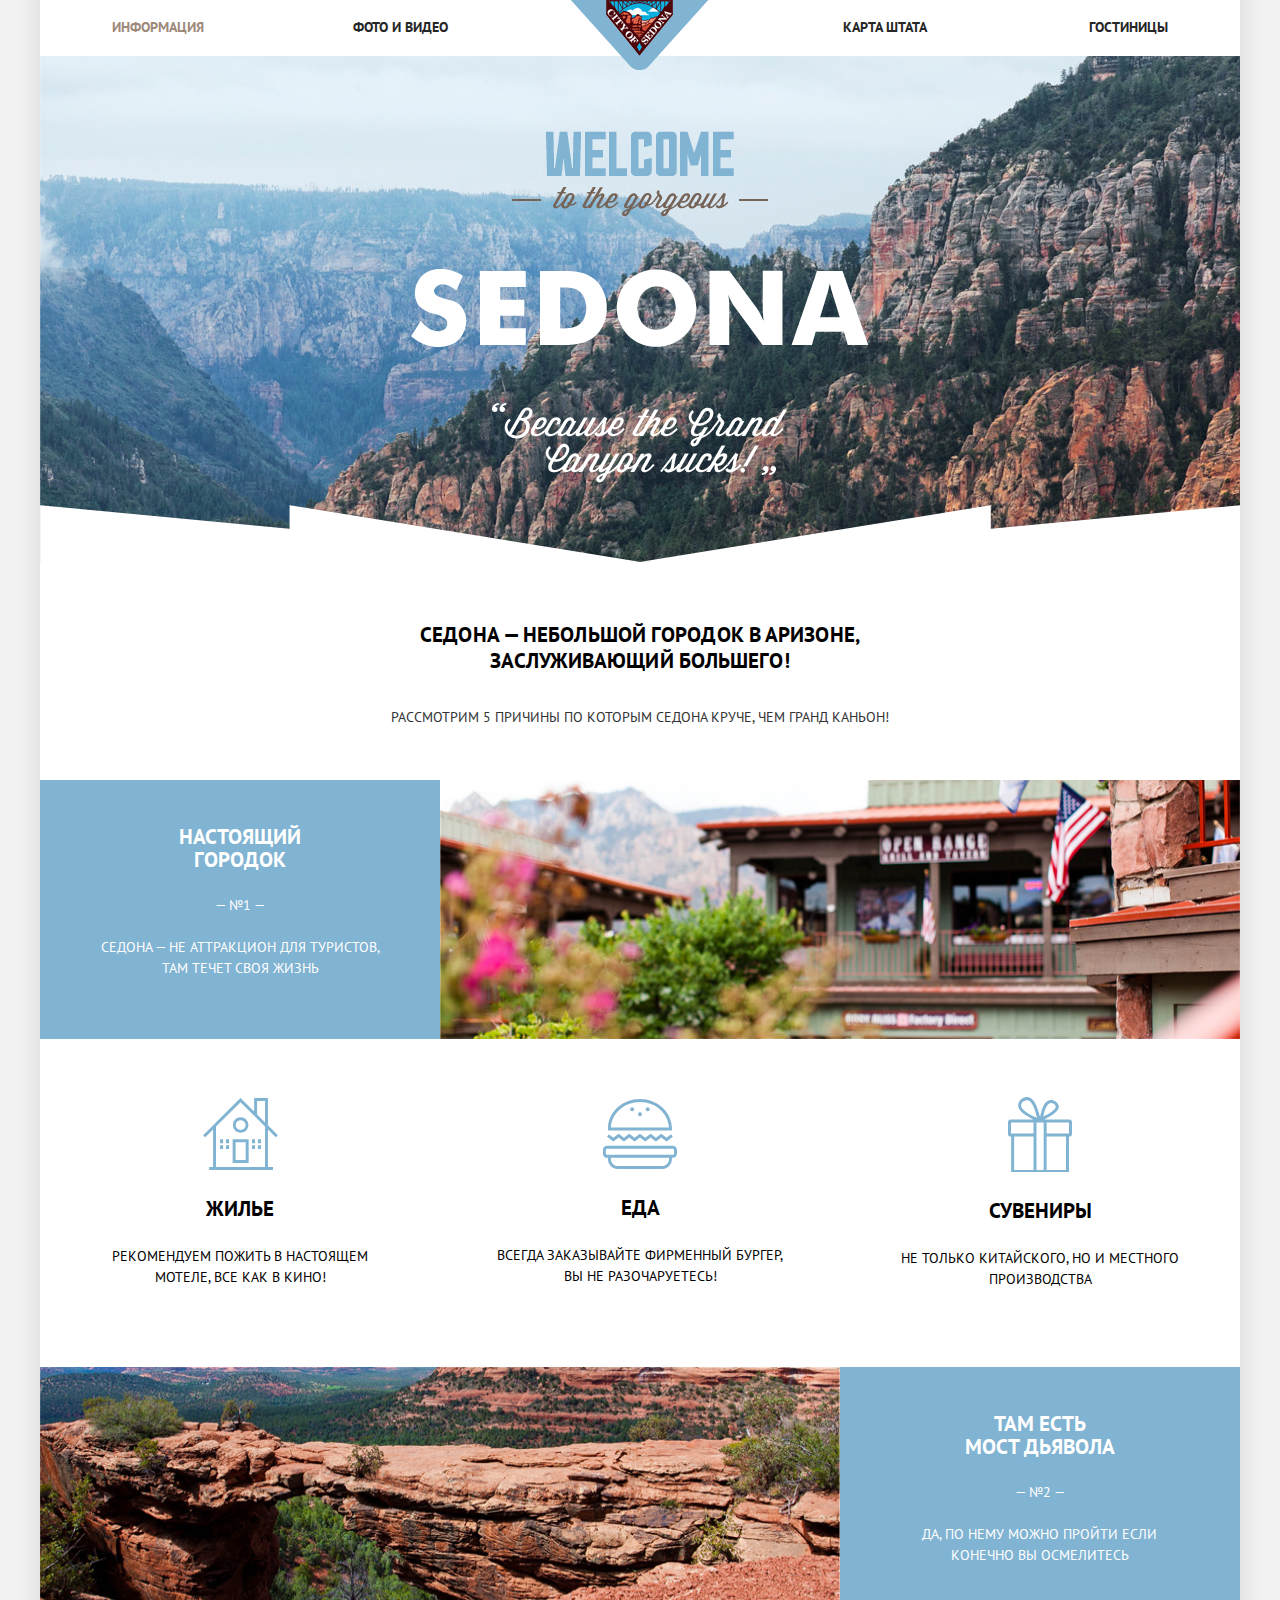
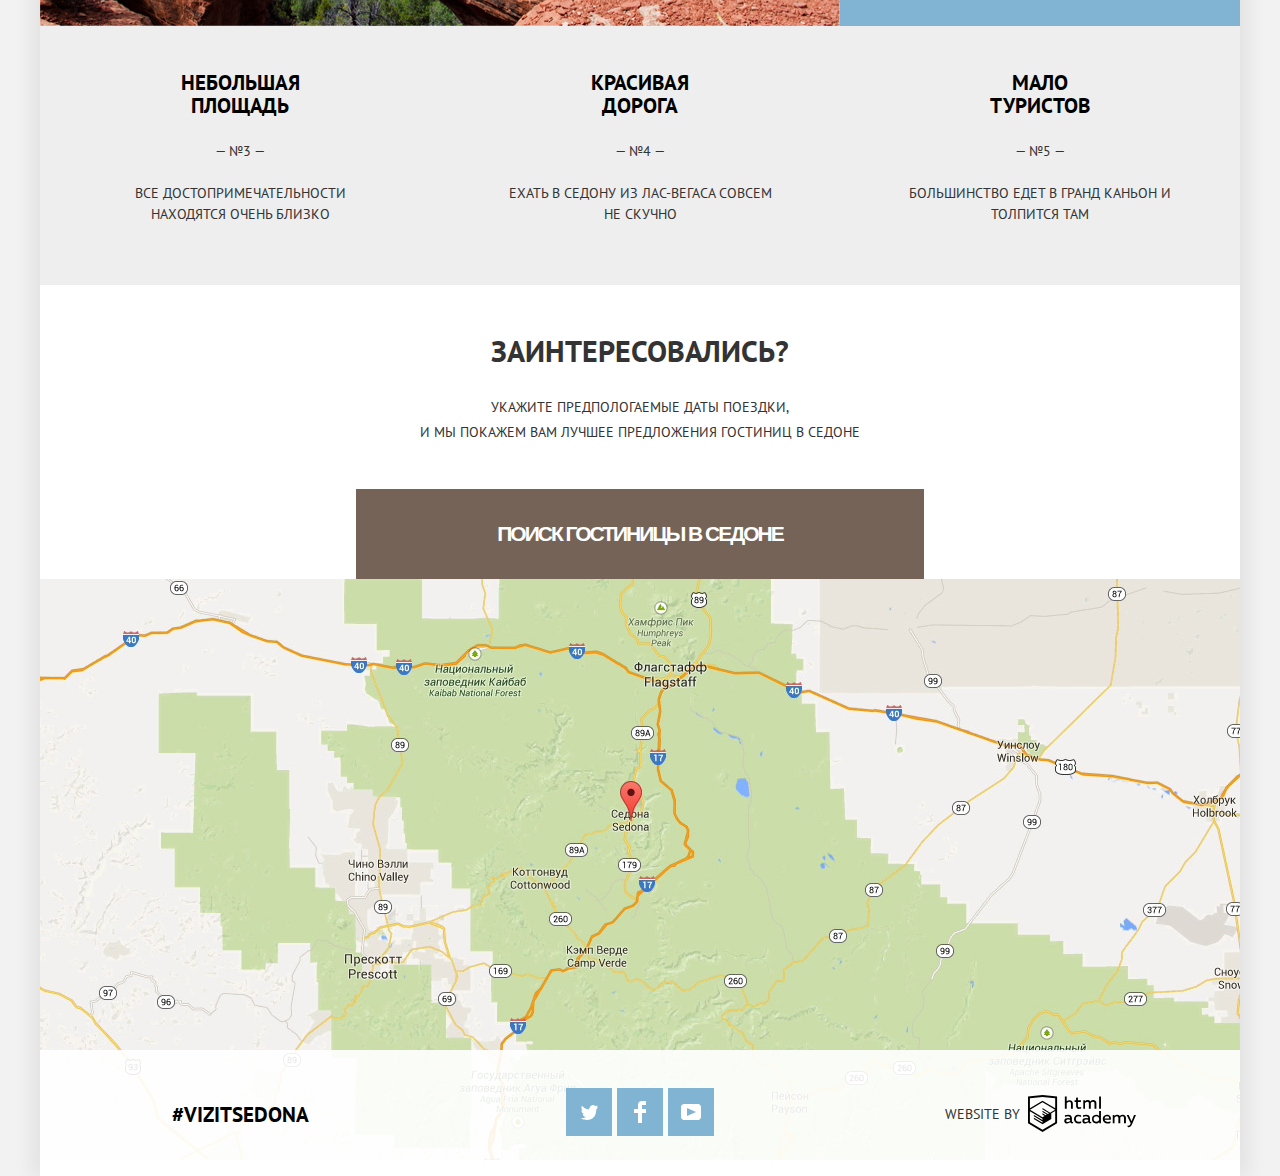
==== index.html @ 32c89083 "21" ====
<!DOCTYPE html>
<html class="no-js" lang="ru">

<head>
  <meta charset="utf-8">
  <meta name="viewport" content="width=device-width, initial-scale=1.0">
  <meta http-equiv="X-UA-Compatible" content="ie=edge">
  <title>sedona</title>
  <script>
    document.documentElement
      .classList.replace('no-js', 'js');
  </script>
  <link href="https://fonts.googleapis.com/css?family=PT+Sans:400,700&amp;subset=cyrillic" rel="stylesheet">
  <link href="css/normalize.css" rel="stylesheet">
  <link href="css/style.css" rel="stylesheet">
</head>

<body>


  <div class="container">
    <header class="header">
      <div class="logo">
        <a href="#" class="logo-link">
          <img src="img/content/logo.png" width="138" height="70" alt="logo" class="logo-img">
        </a>
      </div>
      <nav class="nav">
        <ul class="nav-list">
          <li class="nav-item">
            <a href="#" class="active">информация</a>
          </li>
          <li class="nav-item">
            <a class="nav-link" href="#">фото и видео</a>
          </li>
          <li class="nav-item">
            <a href="#" class="nav-link">карта штата</a>
          </li>
          <li class="nav-item">
            <a href="hotels.html" class="nav-link">гостиницы</a>
          </li>
        </ul>
      </nav>
    </header>

    <main class="main-content">
      <section class="mountains">
        <h2 class="visually-hidden">баннер</h2>
        <div class="mountains-wrap">
          <div class="mountains-wrap__img">
            <img src="img/content/welcome.png" width="458" height="352" alt="welcome" class="mountains-img">
          </div>
        </div>
        <div class="mountains-tagline">
          <b class="mountains-title title">седона &#8212; небольшой городок в аризоне, заслуживающий большего!</b>
          <p class="mountains-text">рассмотрим 5 причины по которым седона круче, чем гранд каньон!</p>
        </div>
      </section>

      <section class="town">
        <h2 class="visually-hidden">преимущества</h2>
        <ul class="town-list">
          <li class="town-item">
            <div class="town-wrap">
              <div class="town-real">
                <h3 class="town-title title">настоящий городок</h3>
                <p class="town-number">&mdash; №1 &mdash;</p>
                <p class="town-tagline">седона &mdash; не аттракцион для туристов, там течет своя жизнь</p>
              </div>
              <img src="img/content/town.jpg" width="800" height="256" alt="town">
            </div>
          </li>
          <li class="town-item">
            <div class="town-wrap">
              <img src="img/content/devil's.jpg" width="800" height="256" alt="devil's bridge">
              <div class="town-real">
                <h3 class="town-title title town-title__devil">там есть мост дьявола</h3>
                <p class="town-number">&mdash; №2 &mdash;</p>
                <p class="town-tagline"> да, по нему можно пройти если конечно вы осмелитесь </p>
              </div>
            </div>
          </li>
          <li class="town-real town-real__causes">
            <h3 class="town-title title">небольшая площадь</h3>
            <p class="town-number">&mdash; №3 &mdash;</p>
            <p class="town-tagline town-tagline__small">все достопримечательности находятся очень близко</p>
          </li>
          <li class="town-real town-real__causes">
            <h3 class="town-title title">красивая дорога</h3>
            <p class="town-number">&mdash; №4 &mdash;</p>
            <p class="town-tagline town-tagline__small">ехать в седону из лас-вегаса совсем не скучно</p>
          </li>
          <li class="town-real town-real__causes">
            <h3 class="town-title title">мало туристов</h3>
            <p class="town-number">&mdash; №5 &mdash;</p>
            <p class="town-tagline">большинство едет в гранд каньон и толпится там</p>
          </li>
          <li class="town-item">
            <ul class="town-wrap town-wrap__list">
              <li class="town-real town-real__service town-real__service--one">
                <h4 class="town-title__service title">жилье</h4>
                <p class="town-tagline">рекомендуем пожить в настоящем мотеле, все как в кино!</p>
              </li>
              <li class="town-real town-real__service town-real__service--two">
                <h4 class="town-title__service title">еда</h4>
                <p class="town-tagline">всегда заказывайте фирменный бургер, вы не разочаруетесь!</p>
              </li>
              <li class="town-real town-real__service town-real__service--three">
                <h4 class="town-title__service title">сувениры</h4>
                <p class="town-tagline">не только китайского, но и местного производства</p>
              </li>
            </ul>
          </li>
        </ul>
      </section>

      <section class="card">
        <h2 class="visually-hidden">карта</h2>
        <div class="card-wrap">
          <b class="card-title">заинтересовались?</b>
          <p class="card-text">укажите предпологаемые даты поездки,
            <br> и мы покажем вам лучшее предложения гостиниц в седоне</p>
          <button class="card-link">поиск гостиницы в седоне</button>
          <form action="/echo" method="post" class="form">
            <div class="form-wrap">
              <div class="form-block__grupp">
                <div class="form-row">
                  <div class="form-block">
                    <label for="arrival" class="form-block__date">дата заезда:</label>
                    <input type="text" id="arrival" class="form-input form-input__date" placeholder="24 апреля 2017">
                    <button class="form-input__link">
                      <svg class="footer-svg" width="21" height="22" fill="#a9a9a9">
                        <use xlink:href="#calendar"></use>
                      </svg>
                    </button>
                  </div>
                </div>
                <div class="form-row">
                  <div class="form-block">
                    <label for="departure" class="form-block__date">дата выезда:</label>
                    <input type="text" id="departure" class="form-input form-input__date" placeholder="4 июля 2017">
                    <button class="form-input__link">
                      <svg class="footer-svg" width="21" height="22" fill="#a9a9a9">
                        <use xlink:href="#calendar"></use>
                      </svg>
                    </button>
                  </div>
                </div>
                <div class="form-row">
                  <div class="form-block">
                    <label for="grown" class="form-block__text">взрослые:</label>
                    <button class="form-input__button--minus form-input__button">
                      <svg width="15" height="15">
                        <line x1="1" y1="7" x2="13" y2="7" stroke="#a9a9a9" stroke-width="3" />
                      </svg>
                    </button>
                    <button class="form-input__button">
                      <svg width="15" height="15">
                        <line x1="1" y1="7" x2="13" y2="7" stroke="#a9a9a9" stroke-width="3" />
                        <line x1="7" y1="1" x2="7" y2="13" stroke="#a9a9a9" stroke-width="3" />
                      </svg>
                    </button>
                    <input type="text" id="grown" class="form-input form-input__adults" value="2">
                  </div>
                  <div class="form-block">
                    <label for="babies" class="form-block__text--right">дети:</label>
                    <button class="form-input__button--minus form-input__button">
                      <svg width="15" height="15">
                        <line x1="1" y1="7" x2="13" y2="7" stroke="#a9a9a9" stroke-width="3" />
                      </svg>
                    </button>
                    <button class="form-input__button">
                      <svg width="15" height="15">
                        <line x1="1" y1="7" x2="13" y2="7" stroke="#a9a9a9" stroke-width="3" />
                        <line x1="7" y1="1" x2="7" y2="13" stroke="#a9a9a9" stroke-width="3" />
                      </svg>
                    </button>
                    <input type="text" id="babies" class="form-input form-input__adults" value="0">
                  </div>
                </div>
              </div>
              <button type="submit" class="form-submit">найти</button>
            </div>
          </form>
        </div>
        <div class="card-map">
          <iframe src="https://www.google.com/maps/embed?pb=!1m14!1m12!1m3!1d419393.59895639285!2d-111.78971539480634!3d34.8606028408091!2m3!1f0!2f0!3f0!3m2!1i1024!2i768!4f13.1!5e0!3m2!1sru!2sru!4v1520171318180"
            allowfullscreen></iframe>
        </div>
      </section>

    </main>



    <footer class="footer footer-absolute"><!--в макете который нам предоставлен так же видны артифакты, т.к. у фона опасити 0.9-->
      <div class="footer-wrap">
        <div class="footer-vizit title">#vizitsedona</div>
        <div class="footer-social">
          <ul class="footer-list">
            <li class="footer-item">
              <a href="#twitter" class="footer-link">
                <span class="visually-hidden">twitter</span>
                <svg class="footer-svg" width="17" height="15" fill="#ffffff">
                  <use xlink:href="#twitter"></use>
                </svg>
              </a>
            </li>
            <li class="footer-item">
              <a href="#facebook" class="footer-link">
                <span class="visually-hidden">facebook</span>
                <svg class="footer-svg" width="12" height="22" fill="#ffffff">
                  <use xlink:href="#fb-icon"></use>
                </svg>
              </a>
            </li>
            <li class="footer-item">
              <a href="#youtube" class="footer-link">
                <span class="visually-hidden">youtube</span>
                <svg class="footer-svg" width="20" height="16" fill="#ffffff">
                  <use xlink:href="#youtube"></use>
                </svg>
              </a>
            </li>
          </ul>
        </div>
        <div class="footer-copyright">
          <div class="footer-by">website by</div>
          <a href="https://htmlacademy.ru/intensive/htmlcss" class="footer-html__link">
            <span class="visually-hidden">htmlacademy</span>
            <svg class="footer-svg" width="108" height="37" fill="#000000">
              <use xlink:href="#logo-htmlacademy"></use>
            </svg>
          </a>
        </div>
      </div>
    </footer>
    <svg style="display:none">
      <symbol viewBox="0 0 21 22" id="calendar">
        <path d="M19.251 2.025h-2.845V.648c0-.381-.294-.689-.656-.689-.363 0-.656.308-.656.689v1.377h-3.938V.648c0-.381-.294-.689-.655-.689-.363 0-.657.308-.657.689v1.377H5.906V.648c0-.381-.294-.689-.656-.689-.363 0-.657.308-.657.689v1.377H1.75C.784 2.025 0 2.847 0 3.862v16.302C0 21.179.784 22 1.75 22h17.501c.966 0 1.749-.821 1.749-1.836V3.862c0-1.015-.783-1.837-1.749-1.837zm.437 18.139a.448.448 0 0 1-.437.459H1.75a.45.45 0 0 1-.438-.459V3.862a.45.45 0 0 1 .438-.459h2.844v1.378c0 .381.294.689.657.689.362 0 .656-.308.656-.689V3.403h3.938v1.378c0 .381.294.689.657.689.361 0 .655-.308.655-.689V3.403h3.938v1.378c0 .381.293.689.656.689.362 0 .656-.308.656-.689V3.403h2.845c.241 0 .437.206.437.459v16.302z"
        />
        <path d="M4.594 8.225h2.625v2.066H4.594zm0 3.443h2.625v2.067H4.594zm0 3.444h2.625v2.066H4.594zm4.594 0h2.625v2.066H9.188zm0-3.444h2.625v2.067H9.188zm0-3.443h2.625v2.066H9.188zm4.593 6.887h2.625v2.066h-2.625zm0-3.444h2.625v2.067h-2.625zm0-3.443h2.625v2.066h-2.625z"
        />
      </symbol>
      <symbol viewBox="0 0 23 23" id="checkbox-off">
        <path d="M20 2c.542 0 1 .458 1 1v17c0 .542-.458 1-1 1H3c-.542 0-1-.458-1-1V3c0-.542.458-1 1-1h17m0-2H3C1.35 0 0 1.35 0 3v17c0 1.65 1.35 3 3 3h17c1.65 0 3-1.35 3-3V3c0-1.65-1.35-3-3-3z"
        />
      </symbol>
      <symbol viewBox="0 0 27 23" id="checkbox-on">
        <path d="M7.285 7.486l-2.829 2.829 7.783 7.783L26.171 4.166l-2.828-2.829-11.104 11.102z" />
        <path d="M21 20c0 .542-.458 1-1 1H3c-.542 0-1-.458-1-1V3c0-.542.458-1 1-1h16.908L21.493.415A2.96 2.96 0 0 0 20 0H3C1.35 0 0 1.35 0 3v17c0 1.65 1.35 3 3 3h17c1.65 0 3-1.35 3-3v-9.829l-2 2V20z"
        />
      </symbol>
      <symbol viewBox="0 0 12 22" id="fb-icon">
        <path d="M12 4V0H8a4 4 0 0 0-4 4v4H0v4h4v10h4V12h4V8H8V4h4z" />
      </symbol>
      <symbol viewBox="0 0 20 23" id="filter-button">
        <path opacity=".3" d="M10 20C4.477 20 0 15.522 0 10v2c0 5.522 4.477 10 10 10 5.522 0 10-4.478 10-10v-2c0 5.522-4.478 10-10 10z"
        />
        <circle cx="10" cy="10" r="10" />
        <circle cx="10" cy="10" r="2" />
      </symbol>
      <symbol viewBox="0 0 75 72" id="icon-1">
        <g>
          <path d="M29.656 65.033h16V41.21h-16v23.823zm2.937-20.899h10.125V62.11H32.593V44.134z" />
          <path d="M72.771 39.253l2.076-2.068-9.908-9.865V0H51.127v13.567L37.5 0 .152 37.185l2.077 2.068 7.832-7.795v37.618H6.124V72h63.875v-2.924H64.94V31.458l7.831 7.795zM62.002 69.076H12.999V28.534L37.5 4.149l24.502 24.385v40.542zm0-44.682l-7.938-7.902V2.924h7.938v21.47z"
          />
          <path d="M29.906 27.08c0 4.261 3.47 7.713 7.75 7.713 4.279 0 7.75-3.452 7.75-7.713 0-4.259-3.471-7.713-7.75-7.713-4.281 0-7.75 3.454-7.75 7.713zm7.75-4.945c2.744 0 4.969 2.214 4.969 4.945 0 2.732-2.225 4.948-4.969 4.948-2.746 0-4.97-2.216-4.97-4.948 0-2.731 2.225-4.945 4.97-4.945zM17.061 41.21h3v3.919h-3zm5.938 0h3v3.919h-3zm-5.938 5.972h3v3.919h-3zm5.938 0h3v3.919h-3zm25.999-5.972h3v3.919h-3zm5.938 0h3v3.919h-3zm-5.938 5.972h3v3.919h-3zm5.938 0h3v3.919h-3z"
          />
        </g>
      </symbol>
      <symbol viewBox="0 0 64 76" id="icon-2">
        <path fill-rule="evenodd" clip-rule="evenodd" d="M61.097 22.501H36.312C50.125 15.602 51.229 11.25 50.72 8.816c-1.162-3.963-5.692-7.023-10.002-5.407-5.569 2.089-7.137 10.388-8.644 16.387-1.924-6.07-3.784-13.814-8.136-17.737C22.677.921 20.843-.205 18.175.031c-4.026.356-9.802 5.382-7.458 10.981 2.251 5.378 9.687 8.777 14.578 11.489H2.879A2.882 2.882 0 0 0 0 25.37v11.322a2.882 2.882 0 0 0 2.879 2.869h.274V76h57.841V39.561h.103a2.882 2.882 0 0 0 2.88-2.869V25.37a2.882 2.882 0 0 0-2.88-2.869zM42.413 5.944c2.103-.31 4.982 1.299 5.255 3.209.393 2.756-3.4 5.255-5.086 6.421-2.523 1.744-4.928 2.643-7.287 4.055.884-3.69 2.549-13.011 7.118-13.685zm-22.882 9.968c-2.225-1.485-6.544-4.431-6.44-7.771.112-3.595 5.743-6.57 8.814-3.886 3.856 3.371 5.713 11.105 7.119 16.557-3.249-1.539-6.328-2.788-9.493-4.9zm5.972 57.114H6.136V39.561h19.368v33.465zm0-36.502H3.046V25.538h22.457v10.986zm10.157 0v36.503h-7.174V25.538h7.174v10.986zm22.351 36.502H38.644V39.561h19.367v33.465zm2.92-36.502H38.644V25.538h22.287v10.986z"
        />
      </symbol>
      <symbol viewBox="0 0 74 70" id="icon-3">
        <g>
          <path d="M69.854 46.71H4.051c-2.274 0-4.135 1.94-4.135 4.313v3.504c0 2.372 1.861 4.313 4.135 4.313h.93v1.053c0 5.536 4.341 10.065 9.648 10.065h44.646c5.306 0 9.648-4.529 9.648-10.065V58.84h.93c2.274 0 4.135-1.941 4.135-4.313v-3.504c0-2.373-1.86-4.313-4.134-4.313zm-3.848 13.184c0 3.871-3.019 7.021-6.73 7.021H14.629c-3.711 0-6.731-3.15-6.731-7.021v-1.053h58.107v1.053zm5.065-5.367c0 .688-.558 1.271-1.218 1.271H4.051c-.66 0-1.217-.582-1.217-1.271v-3.504c0-.688.558-1.271 1.217-1.271h65.802c.66 0 1.218.582 1.218 1.271v3.504zM15.634 38.406l5.323 4.059 5.326-4.059 5.328 4.059 5.328-4.059 5.328 4.059 5.329-4.059 5.327 4.059 5.33-4.06 5.336 4.059 6.194-4.712-1.72-2.459-4.474 3.403-5.336-4.057-5.33 4.056-5.327-4.057-5.329 4.057-5.328-4.057-5.328 4.057-5.328-4.057-5.325 4.057-5.323-4.057-5.327 4.057-4.467-3.401-1.721 2.457 6.188 4.714zm-7.656-6.862h60.877c.041-.619.069-1.241.069-1.87 0-.394-.016-.783-.032-1.173C68.227 12.657 54.186 0 36.952 0 19.719 0 5.677 12.657 5.013 28.501c-.017.39-.032.78-.032 1.173 0 .629.028 1.251.07 1.87h2.927zM36.952 3.043c15.591 0 28.35 11.316 29.021 25.458H7.931c.673-14.142 13.43-25.458 29.021-25.458z"
          />
          <ellipse cx="36.952" cy="15.26" rx="1.945" ry="2.03" />
          <ellipse cx="29.172" cy="10.23" rx="1.946" ry="2.03" />
          <ellipse cx="44.732" cy="10.23" rx="1.946" ry="2.03" />
        </g>
      </symbol>
      <symbol viewBox="0 0 11 10" id="icon-down-dir">
        <path d="M5.5 10L0 0h11" />
      </symbol>
      <symbol viewBox="0 0 11 10" id="icon-up-dir">
        <path d="M5.5 0L0 10h11z" />
      </symbol>
      <symbol viewBox="0 0 108.08 36.85" id="logo-htmlacademy">
        <path d="M44.61 26.86a2 2 0 0 0 .55-.1v1.33a3.25 3.25 0 0 1-1.18.21 1.67 1.67 0 0 1-1.67-1 4.84 4.84 0 0 1-3.14 1.08c-1.51 0-2.91-.83-2.91-2.55 0-2.13 2-2.79 3.71-2.79a11.08 11.08 0 0 1 2.17.25v-.3c0-1-.76-1.77-2.19-1.77a7.42 7.42 0 0 0-3 .64v-1.7a10.21 10.21 0 0 1 3.19-.55c2.36 0 3.81 1.12 3.81 3.65v3a.54.54 0 0 0 .49.59h.17zm-6.44-1.13a1.35 1.35 0 0 0 1.46 1.25h.11a3.39 3.39 0 0 0 2.41-1v-1.42a9.72 9.72 0 0 0-1.81-.21c-1 0-2.16.33-2.16 1.38zm12.36-6.11a5 5 0 0 1 2.57.64v1.72a4.08 4.08 0 0 0-2.3-.7 2.75 2.75 0 1 0 0 5.49 5 5 0 0 0 2.43-.64v1.71a6.27 6.27 0 0 1-2.76.57A4.21 4.21 0 0 1 46 24.49v-.41a4.32 4.32 0 0 1 4.18-4.46h.38zm12.17 7.24a2 2 0 0 0 .55-.1v1.33a3.25 3.25 0 0 1-1.18.21 1.67 1.67 0 0 1-1.67-1 4.84 4.84 0 0 1-3.14 1.08c-1.51 0-2.91-.83-2.91-2.55 0-2.13 2-2.79 3.71-2.79a11.08 11.08 0 0 1 2.17.25v-.3c0-1-.76-1.77-2.19-1.77a7.42 7.42 0 0 0-3 .64v-1.7a10.21 10.21 0 0 1 3.19-.55c2.36 0 3.81 1.12 3.81 3.65v3a.54.54 0 0 0 .49.59h.17zm-6.44-1.13a1.35 1.35 0 0 0 1.47 1.25h.11a3.39 3.39 0 0 0 2.41-1v-1.42a9.72 9.72 0 0 0-1.81-.21c-1.06 0-2.16.33-2.16 1.38zM73 15.98v12.2h-1.65v-1.32a3.88 3.88 0 0 1-3.19 1.54 4.4 4.4 0 0 1 0-8.78 3.81 3.81 0 0 1 3 1.3v-4.94H73zm-4.53 5.22a2.76 2.76 0 1 0 0 5.52 2.86 2.86 0 0 0 2.68-1.74v-2a2.91 2.91 0 0 0-2.66-1.73zM79 19.62c3.31 0 4.46 2.68 3.92 5.09H76.7c.21 1.5 1.67 2.11 3.19 2.11a6.11 6.11 0 0 0 2.64-.59v1.6a7.14 7.14 0 0 1-3 .57c-2.53 0-4.75-1.42-4.75-4.42a4.18 4.18 0 0 1 4-4.39H79zm.09 1.54a2.28 2.28 0 0 0-2.44 2.1v.06h4.65a2 2 0 0 0-2.17-2.16zm5.73 7v-8.31h1.65v1a3.81 3.81 0 0 1 2.78-1.27 2.86 2.86 0 0 1 2.64 1.4 4.12 4.12 0 0 1 2.91-1.33 3.06 3.06 0 0 1 3.2 3.33v5.2h-1.9v-5.15a1.59 1.59 0 0 0-1.42-1.75h-.26a2.8 2.8 0 0 0-2.07 1.12v5.78h-1.9v-5.15A1.59 1.59 0 0 0 89 21.29h-.2a3 3 0 0 0-2.21 1.29v5.63h-1.73zm21.31-8.33h1.9l-3.91 9.46c-.9 2.17-2.09 2.86-3.35 2.86a4.76 4.76 0 0 1-1.1-.14v-1.57a2.86 2.86 0 0 0 .85.12c.9 0 1.58-.64 2.07-1.9l.17-.42-4-8.4h2l2.86 6.29zM38.73 1.44V6.2a3.81 3.81 0 0 1 2.7-1.14 3.25 3.25 0 0 1 3.44 3.4v5.15H43V8.7a1.81 1.81 0 0 0-1.61-2h-.3a2.93 2.93 0 0 0-2.32 1.39v5.52h-1.9V1.44h1.9zm11.21.85v3h3v1.6h-3v3.81c0 1.1.5 1.46 1.58 1.46a4.49 4.49 0 0 0 1.69-.33v1.6a6.8 6.8 0 0 1-2.21.35 2.55 2.55 0 0 1-2.86-2.74V6.87h-1.56V5.24h1.5V2.72zm5.4 11.31V5.26H57v1a3.81 3.81 0 0 1 2.77-1.28 2.86 2.86 0 0 1 2.6 1.33 4.12 4.12 0 0 1 2.91-1.33 3.06 3.06 0 0 1 3.16 3.4v5.21h-1.9V8.44a1.59 1.59 0 0 0-1.42-1.75h-.23a2.8 2.8 0 0 0-2.07 1.12v5.78h-1.9V8.44a1.59 1.59 0 0 0-1.42-1.75h-.23a3 3 0 0 0-2.21 1.29v5.63h-1.72zM71.17 1.43H73v12.15h-1.83V1.43zM14.71-.02h-.16L0 1.52v26.67l14.55 8.66 14.55-8.66V1.52zm12.5 27.1l-12.66 7.54L1.9 27.1V16.16l12.59 7.5v1.32l-8.63-5.1v1.31l8.68 5.21v1.39l-8.67-5.16v1.35l8.68 5.21 8.75-5.24v-5.66l3.9-2.31V27.1zm0-12.53l-3.48 2-1.6 1-7.62-4.57v1.31L21 18.21l-.14.09-1 .54-5.37-3.2v1.34l4.24 2.52-1 .67-3.2-1.9v1.31l2.1 1.24-2.13 1.26L2 14.63l12.51-7.54zm0-1.32L14.49 5.74 1.91 13.23v-10L14.56 1.9l12.65 1.33v10z"
        />
      </symbol>
      <symbol viewBox="0 0 18 17" id="star">
        <path d="M9.002 0l2.126 6.494h6.877l-5.564 4.012L14.566 17l-5.564-4.013L3.438 17l2.126-6.494L0 6.494h6.878z" />
      </symbol>
      <symbol viewBox="0 0 17 15" id="twitter">
        <path d="M10.95.144c1.685-.496 2.984.27 3.577 1.179.673-.231 1.331-.481 2.011-.708a2.345 2.345 0 0 1-.857 1.768c.685.17 1.304-.491 1.304-.491-.169 1-1.006 1.788-1.563 2.024-.231 6.75-3.175 11.217-10.077 11.082h-.446c-.41 0-4.164-.46-4.898-1.887 2.271.196 3.893-.422 4.693-1.177-.96-.3-2.679-.477-2.979-2.95.349.106.564.228 1.19.119C1.705 8.247.374 7.53.448 5.33c.285.328 1.067.536 1.34.472C1.085 5.561-.182 2.442.894.85c1.818 1.854 3.735 3.606 7.152 3.773C8.254 2.33 9.183.793 10.95.144z"
        />
      </symbol>
      <symbol viewBox="0 0 20 16" id="youtube">
        <path d="M17 0H3C1.35 0 0 1.35 0 3v10c0 1.65 1.35 3 3 3h14c1.65 0 3-1.35 3-3V3c0-1.65-1.35-3-3-3zM6.027 11.998V4.002L15.014 8l-8.987 3.998z"
        />
      </symbol>
    </svg>
  </div>
   <script src="js/main.js"></script>
</body>

</html>
---- css/style.css ----
@charset "UTF-8";
body {
  position: relative;
  margin: 0;
  padding: 0;
  font-size: 14px;
  line-height: 21px;
  color: #333333;
  text-transform: uppercase;
  background-color: #f2f2f2;
  font-family: "PT Sans", "Arial", sans-serif; }

html {
  -webkit-box-sizing: border-box;
  box-sizing: border-box; }

*, *::before, *::after {
  -webkit-box-sizing: inherit;
  box-sizing: inherit; }

input[type=text]::-ms-clear {
  display: none;
  width: 0;
  height: 0; }

.visually-hidden {
  position: absolute;
  width: 1px;
  height: 1px;
  margin: -1px;
  border: 0;
  padding: 0;
  white-space: nowrap;
  -webkit-clip-path: inset(100%);
  clip-path: inset(100%);
  clip: rect(0 0 0 0);
  overflow: hidden; }

img {
  max-width: 100%;
  height: auto;
  overflow: hidden; }

.container {
  width: 1200px;
  margin: 0 auto;
  background-color: #fff;
  box-shadow: 0 -10px 15px 10px #e4e4e4; }

.title {
  font-size: 21px;
  line-height: 26px;
  text-transform: uppercase;
  color: #000000; }

.header {
  position: relative;
  width: 100%;
  padding-top: 16px;
  padding-bottom: 18px;
  padding-right: 6%;
  padding-left: 6%;
  background-color: #fff; }

.logo {
  position: absolute;
  top: 0;
  left: 50%;
  -webkit-transform: translateX(-50%);
  -ms-transform: translateX(-50%);
  transform: translateX(-50%);
  margin: 0;
  z-index: 10; }

.nav-list,
.nav-item {
  margin: 0;
  padding: 0;
  list-style: none; }

.nav-list {
  display: -webkit-box;
  display: -ms-flexbox;
  display: flex;
  -webkit-box-pack: justify;
  -ms-flex-pack: justify;
  justify-content: space-between;
  width: 100%; }

.nav-item {
  width: 20%;
  text-align: right;
  vertical-align: middle; }

.nav-item:first-child,
.nav-item:nth-child(2) {
  text-align: left; }

.nav-item:nth-child(2) {
  margin-right: 11.5%; }

.nav-link {
  display: inline-block;
  vertical-align: middle;
  padding: 0;
  margin: 0;
  text-decoration: none;
  font-weight: bold;
  color: #262626;
  -webkit-transition-duration: .5s;
  -o-transition-duration: .5s;
  transition-duration: .5s; }
  .nav-link:hover {
    color: #81b3d2; }
  .nav-link:active {
    color: #b9d5e6; }

.active {
  display: inline-block;
  vertical-align: middle;
  padding: 0;
  margin: 0;
  text-decoration: none;
  font-weight: bold;
  color: #9e897b; }

.mountains {
  display: -webkit-box;
  display: -ms-flexbox;
  display: flex;
  -webkit-box-orient: vertical;
  -webkit-box-direction: normal;
  -ms-flex-direction: column;
  flex-direction: column;
  -webkit-box-pack: center;
  -ms-flex-pack: center;
  justify-content: center; }

.mountains-wrap {
  width: 100%;
  background-image: url("../img/bg/mask.png"), url("../img/bg/mountains.jpg");
  background-position: 50% 100%, 50% 21.3%;
  background-repeat: no-repeat;
  display: -webkit-box;
  display: -ms-flexbox;
  display: flex;
  -webkit-box-pack: center;
  -ms-flex-pack: center;
  justify-content: center;
  -webkit-box-align: center;
  -ms-flex-align: center;
  align-items: center;
  padding-top: 75px;
  padding-bottom: 73px; }


.mountains-tagline {
  width: 100%;
  background-color: #fff;
  display: -webkit-box;
  display: -ms-flexbox;
  display: flex;
  -webkit-box-orient: vertical;
  -webkit-box-direction: normal;
  -ms-flex-direction: column;
  flex-direction: column;
  -webkit-box-pack: center;
  -ms-flex-pack: center;
  justify-content: center;
  -webkit-box-align: center;
  -ms-flex-align: center;
  align-items: center;
  padding-top: 60px;
  padding-bottom: 52px;
  margin-top: -.5px; }

.mountains-title,
.mountains-text {
  margin: 0;
  padding: 0; }

.mountains-title {
  display: block;
  width: 38%;
  text-align: center;
  margin-bottom: 33px;
  letter-spacing: .1px; }

.town-list,
.town-item,
.town-wrap__list,
.town-real__service,
.town-real__causes {
  margin: 0;
  padding: 0;
  list-style: none; }

.town-list {
  display: -webkit-box;
  display: -ms-flexbox;
  display: flex;
  flex-wrap: wrap;}

.town-item {
  background-color: #81b3d2; }
  .town-item:first-child, .town-item:nth-child(2) {
    color: #fff; }
    .town-item:first-child .town-title, .town-item:nth-child(2) .town-title {
      color: #fff; }
  .town-item:first-child {
    order: -2;}
  .town-item:last-child {
    order: -1; }
 
  .town-real__causes {
    background-color: #eee; }

.town-wrap {
  display: -webkit-box;
  display: -ms-flexbox;
  display: flex; }
  .town-wrap__list {
    background-color: #fff;
    color: #000000; }
  .town-wrap img {
    width: 66.6666%; }

.town-real {
  display: -webkit-box;
  display: -ms-flexbox;
  display: flex;
  -webkit-box-orient: vertical;
  -webkit-box-direction: normal;
  -ms-flex-direction: column;
  flex-direction: column;
  -webkit-box-pack: center;
  -ms-flex-pack: center;
  justify-content: center;
  -webkit-box-align: center;
  -ms-flex-align: center;
  align-items: center;
  -ms-flex-preferred-size: 33.3333333%;
  flex-basis: 33.3333333%;
  padding-top: 45px; }

.town-real__service {
  padding-top: 58px;
  padding-bottom: 17px; }
  .town-real__service::before {
    content: "";
    display: table; }
  .town-real__service--one::before {
    width: 75px;
    height: 72px;
    background-image: url("../img/icons/icon-1.svg"); }
  .town-real__service--two::before {
    width: 74px;
    height: 70px;
    background-image: url("../img/icons/icon-3.svg"); }
  .town-real__service--three::before {
    width: 64px;
    height: 75px;
    background-image: url("../img/icons/icon-2.svg"); }

.town-title { /*у них есть класс title в котором прописан черный цвет стр.49*/
  margin: 0;
  padding: 0;
  display: block;
  width: 38%;
  line-height: 23px;
  text-align: center;
  margin-bottom: 10px; }
  .town-title__service {
    margin-top: 26px;
    margin-bottom: 10px; }
  .town-title__devil {
    width: 37.7%; }

.town-number {
  margin-bottom: 7px; }

.town-tagline {
  display: block;
  width: 75%;
  text-align: center;
  margin-bottom: 60px; }
  .town-tagline__small {
    width: 70%; }

.card {
  position: relative; }

.card-wrap {
  width: 100%;
  display: -webkit-box;
  display: -ms-flexbox;
  display: flex;
  -webkit-box-orient: vertical;
  -webkit-box-direction: normal;
  -ms-flex-direction: column;
  flex-direction: column;
  -webkit-box-pack: justify;
  -ms-flex-pack: justify;
  justify-content: space-between;
  -webkit-box-align: center;
  -ms-flex-align: center;
  align-items: center;
  padding-top: 55px; }

.card-title {
  font-size: 30px;
  font-weight: bold;
  margin-bottom: 20px; }

.card-text {
  text-align: center;
  line-height: 1.8;
  margin-bottom: 44px; }

.card-link {
  display: block;
  padding: 0;
  margin: 0;
  border: 0; 
  text-decoration: none;
  width: 47.4%;
  text-align: center;
  padding: 33px;
  font-size: 21px;
  font-weight: bold;
  text-transform: uppercase;
  letter-spacing: -2px;
  color: #fff;
  background-color: #766357;
  -webkit-transition-duration: .5s;
  -o-transition-duration: .5s;
  transition-duration: .5s; }
  .card-link:hover {
    background-color: #604e43; }
  .card-link:active {
    color: #8b827c;
    background-color: #503e33; }

.form {
  height: 0;
  overflow: hidden;
  position: absolute;
  top: 33.2%;
  left: 26.3%;
  width: 47.4%;
  background-color: #fff;}

  @keyframes height {
    from {
        transform: translateY(0px);
    }
    20% {
        transform: translateY(50px);
    }
    40% {
       transform: translateY(100px);
    }
    60% {
      transform: translateY(150px);
     }
     80% {
     transform: translateY(200px);
    }
    100% {
    transform: translateY(2500px);
    }
}

.form-show {
  height: 100%;
  max-height: 400px;
  padding: 57px;
  animation: lift 14s; }

 

.form-wrap {
  display: -webkit-box;
  display: -ms-flexbox;
  display: flex;
  -webkit-box-orient: vertical;
  -webkit-box-direction: normal;
  -ms-flex-direction: column;
  flex-direction: column;
  -webkit-box-align: center;
  -ms-flex-align: center;
  align-items: center; }

.form-block__grupp {
  margin-bottom: 24px; }

.form-row {
  min-width: 460px;
  display: -webkit-box;
  display: -ms-flexbox;
  display: flex;
  margin-bottom: 31px; }

.form-block {
  position: relative;
  display: -webkit-box;
  display: -ms-flexbox;
  display: flex;
  -webkit-box-align: center;
  -ms-flex-align: center;
  align-items: center;
  -webkit-box-flex: 1;
  -ms-flex: 1;
  flex: 1;
  font-size: 14px;
  font-weight: bold; }
  .form-block__date {
    width: 33.3%; }
  .form-block__text {
    margin-right: 40px; }
    .form-block__text--right {
      margin-left: 45px;
      margin-right: 30px; }

.form-input {
  min-width: 345px;
  font-size: 14px;
  font-weight: bold;
  text-transform: uppercase;
  letter-spacing: -.5px;
  padding: 10px 12px;
  width: 100%;
  background-color: #f2f2f2;
  border: 0;
  outline: 0; }
  .form-input__adults {
    min-width: 114px;
    text-align: center;
    padding: 10px 28px; }
  .form-input:hover {
    background-color: #ebebeb; }
  .form-input:focus {
    outline: 3px solid #e5e5e5;
    background-color: #fff; }

.form-input__link {
  position: absolute;
  left: 92.5%;
  top: 15%;
  border: 0;
  background-color: transparent; }
  .form-input__link:hover svg {
    fill: #000; }
  .form-input__link:active svg {
    fill: #81b3d2; }

.form-input__button {
  position: absolute;
  left: 87%;
  top: 28%;
  background: transparent;
  border: 0;
  outline: 0; }
  .form-input__button--minus {
    left: 52%; }
  .form-input__button:hover svg line {
    stroke: #000; }
  .form-input__button:active svg line {
    stroke: #81b3d2; }

.form-submit {
  width: 100%;
  padding: 17px  0;
  font-size: 21px;
  font-weight: bold;
  text-transform: uppercase;
  color: #fff;
  background-color: #81b3d2;
  border: 0;
  outline: 0;
  -webkit-transition-duration: .5s;
  -o-transition-duration: .5s;
  transition-duration: .5s; }
  .form-submit:hover {
    background-color: #669ec0; }
  .form-submit:active {
    color: #94b9d2;
    background-color: #5496bd; }

.card-map {
  background-image: url(../img/bg/map.jpg);
  background-position: center center;
  background-size: cover;
  background-repeat: no-repeat;
  width: 100%;
  min-height: 575px; }
  .card-map iframe {
    width: 100%;
    min-height: 575px;
    border: 0; }

.footer {
  width: 100%;
  padding-top: 38px;
  padding-bottom: 35px;
  background-color: rgba(255, 255, 255, 0.9); }
  .footer-absolute {
    position: relative;
    margin-top: -110px; }

.footer-wrap {
  display: -webkit-box;
  display: -ms-flexbox;
  display: flex;
  -webkit-box-pack: justify;
  -ms-flex-pack: justify;
  justify-content: space-between;
  -webkit-box-align: center;
  -ms-flex-align: center;
  align-items: center; }

.footer-vizit {
  -ms-flex-preferred-size: 33.3%;
  flex-basis: 33.3%;
  min-width: 400px;
  text-align: center;
  font-weight: bold; }

.footer-list,
.footer-item {
  margin: 0;
  padding: 0;
  list-style: none; }

.footer-list {
  -ms-flex-preferred-size: 33.3%;
  flex-basis: 33.3%;
  min-width: 400px;
  display: -webkit-box;
  display: -ms-flexbox;
  display: flex;
  -webkit-box-pack: center;
  -ms-flex-pack: center;
  justify-content: center;
  -ms-flex-wrap: wrap;
  flex-wrap: wrap;
  margin-left: -5px; }
  .footer-item {
    margin-left: 5px;
    margin-bottom: 5px;
    -webkit-transition-duration: .5s;
    -o-transition-duration: .5s;
    transition-duration: .5s; }
      .footer-link {
        display: -webkit-box;
        display: -ms-flexbox;
        display: flex;
        -webkit-box-pack: center;
        -ms-flex-pack: center;
        justify-content: center;
        -webkit-box-align: center;
        -ms-flex-align: center;
        align-items: center;
        background: #81b3d2;
        width: 46px;
        height: 48px;
        -webkit-transition-duration: .5s;
    -o-transition-duration: .5s;
    transition-duration: .5s; }
    .footer-link:hover {
      background-color: #669ec0; }
    .footer-link:active {
      background-color: #5496bd; }
      .footer-link:active svg {
        fill: #88b6d1; }

.footer-copyright {
  -ms-flex-preferred-size: 33.3%;
  flex-basis: 33.3%;
  min-width: 400px;
  display: -webkit-box;
  display: -ms-flexbox;
  display: flex;
  -webkit-box-align: center;
  -ms-flex-align: center;
  align-items: center;
  -webkit-box-pack: center;
  -ms-flex-pack: center;
  justify-content: center; }

.footer-html__link {
  margin-left: 8px;
  padding-top: 4px;
  -webkit-transition-duration: .5s;
  -o-transition-duration: .5s;
  transition-duration: .5s; }
  .footer-html__link svg:hover {
    fill: #81b3d2; }
  .footer-html__link svg:active {
    fill: #bdbbbc; 
    pointer-events: none;}

.shape {
  width: 100%;
  background-image: url("../img/bg/filter background.jpg");
  background-color: #5483ad;
  background-size: cover;
  background-repeat: no-repeat;
  padding-top: 27px;
  padding-bottom: 6px;
  padding-left: 6%;
  padding-right: 6%; }

.shape-form {
  display: -webkit-box;
  display: -ms-flexbox;
  display: flex;
  -webkit-box-pack: justify;
  -ms-flex-pack: justify;
  justify-content: space-between;
  color: #fff; }

.shape-wrap {
  display: -webkit-box;
  display: -ms-flexbox;
  display: flex;
  -ms-flex-preferred-size: 50%;
  flex-basis: 50%;
  -webkit-box-pack: start;
  -ms-flex-pack: start;
  justify-content: flex-start; }

.shape-block {
  border: 0;
  margin: 0;
  padding: 0; }
  .shape-block:last-child {
    margin-left: 26%; }

.shape-title {
  padding: 0;
  margin: 0;
  margin-bottom: 24px;
  font-size: 16px;
  font-weight: bold;
  text-transform: uppercase;
  color: #fff; }

.shape-form__checkbox {
  display: -webkit-box;
  display: -ms-flexbox;
  display: flex;
  -webkit-box-align: center;
  -ms-flex-align: center;
  align-items: center;
  margin-bottom: 22px; }

.shape-form__input {
  position: absolute;
  left: -9999px; }

.shape-form__fake {
  position: relative;
  width: 25px;
  height: 24px;
  margin-right: 16px;
  border-radius: 3px;
  border: 2px solid #fff; }

.shape-form__input:checked + .shape-form__fake::before, .shape-form__input:checked + .shape-form__fake::after {
  content: "";
  display: table;
  position: absolute; }

.shape-form__input:checked + .shape-form__fake::before {
  border: 4px solid #fff;
  top: 0;
  left: 4px;
  width: 22px;
  height: 11px;
  border-top-style: none;
  border-right-style: none;
  -webkit-transform: rotate(-45deg);
  -ms-transform: rotate(-45deg);
  transform: rotate(-45deg);
  z-index: 1; }

.shape-form__input:checked + .shape-form__fake::after {
  right: -4.5px;
  top: -1px;
  width: 9px;
  height: 8px;
  background-color: #699ecf;
  -webkit-transform: rotate(-45deg);
  -ms-transform: rotate(-45deg);
  transform: rotate(-45deg); }

.shape-form__input:disabled + .shape-form__fake {
  border-color: #6a6a6a; }
  .shape-form__input:disabled + .shape-form__fake::before {
    border-color: #6a6a6a; }
  .shape-form__input:disabled + .shape-form__fake::after {
    background-color: #5483ad; }

.shape-block__filter {
  min-width: 319px; }

.shape-title__filter {
  margin-bottom: 11px; }

.shape-price__controls {
  position: relative;
  display: -webkit-box;
  display: -ms-flexbox;
  display: flex;
  -ms-flex-pack: distribute;
  justify-content: space-around;
  width: 100%;
  margin-bottom: 18px;
  border: 2px solid #ffffff;
  border-radius: 2px; }

.shape-price__controls::after {
  content: "";
  position: absolute;
  top: 50%;
  left: 50%;
  width: 2px;
  height: 22px;
  background: #ffffff;
  -webkit-transform: translate(-50%, -50%);
  -ms-transform: translate(-50%, -50%);
  transform: translate(-50%, -50%); }

.shape-price__label {
  display: -webkit-box;
  display: -ms-flexbox;
  display: flex;
  -webkit-box-align: center;
  -ms-flex-align: center;
  align-items: center;
  -webkit-box-pack: center;
  -ms-flex-pack: center;
  justify-content: center;
  line-height: 33px;
  padding-left: 15px;
  cursor: pointer; }
  .shape-price__label:first-child {
    padding-left: 33px; }

.shape-price__input {
  width: 50px;
  padding-left: 5px;
  color: inherit;
  background: 0;
  outline: 0;
  border: 0; }

.shape-range__controls {
  position: relative;
  margin-bottom: 30px; }

.shape-scale {
  height: 2px;
  background: #938482; }

.shape-bar {
  width: 80%;
  height: 2px;
  background: #ffffff; }

.shape-toggle {
  position: absolute;
  top: -9px;
  width: 4px;
  height: 4px;
  background: #ababab;
  border: 8px solid #ffffff;
  border-radius: 50%;
  -webkit-box-sizing: content-box;
  box-sizing: content-box;
  -webkit-box-shadow: 0 2px 1px 0 rgba(0, 1, 1, 0.2);
  box-shadow: 0 2px 1px 0 rgba(0, 1, 1, 0.2);
  cursor: pointer;
  -webkit-transition-duration: .2s;
  -o-transition-duration: .2s;
  transition-duration: .2s; }
  .shape-toggle__min {
    left: 0; }
  .shape-toggle__max {
    left: 80%; }
  .shape-toggle:hover {
    width: 6px;
    height: 6px; }

.shape-btn {
  display: block;
  margin: 0 88px;
  padding: 8px 31px;
  font-size: 14px;
  letter-spacing: -.5px;
  color: #ffffff;
  text-transform: uppercase;
  background: transparent;
  border: 2px solid #ffffff;
  border-radius: 2px;
  outline: 0;
  cursor: pointer;
  -webkit-transition-duration: .5s;
  -o-transition-duration: .5s;
  transition-duration: .5s; }
  .shape-btn:hover {
    color: #000000;
    background: #ffffff; }

.hotels {
  width: 100%;
  padding-top: 33px; }

.hotels-sorting {
  display: -webkit-box;
  display: -ms-flexbox;
  display: flex;
  -webkit-box-pack: justify;
  -ms-flex-pack: justify;
  justify-content: space-between;
  padding-left: 6%;
  padding-right: 6%;
  margin-bottom: 30px; }

.hotels-sorting__wrap {
  display: -webkit-box;
  display: -ms-flexbox;
  display: flex;
  -webkit-box-align: center;
  -ms-flex-align: center;
  align-items: center;
  font-size: 12px; }

.hotels-sorting__title {
  display: block;
  min-width: 125px;
  font-weight: bold;
  margin-right: 40px; }

.hotels-sorting__list,
.hotels-sorting__item {
  margin: 0;
  padding: 0;
  list-style: none; }

.hotels-sorting__list {
  display: -webkit-box;
  display: -ms-flexbox;
  display: flex;
  flex-wrap: wrap; }

.hotels-sorting__item {
  margin-left: 35px; }

.hotels-sorting__link {
  display: block;
  padding: 0;
  margin: 0;
  line-height: 17px;
  text-decoration: none;
  color: #cacaca;
  border-bottom: 1px dotted #81b3d2;
  -webkit-transition-duration: .5s;
  -o-transition-duration: .5s;
  transition-duration: .5s; }
  .hotels-sorting__link:hover {
    color: #81b3d2; }
  .hotels-sorting__link:active {
    color: #000;
    border: 0; }
  .hotels-sorting__link--active {
    color: #81b3d2;
    border: 0; }
.hotels-sorting__button {
  display: flex;
  align-items: center;
}

  .hotels-sorting__submit::before {
    content: "";
    display: block;
    width: 0;
    height: 0;
    border-right: 5px solid transparent;
    border-left: 5px solid transparent;
    border-top: 10px solid #cacaca;
    -webkit-transition-duration: .5s;
    -o-transition-duration: .5s;
    transition-duration: .5s; }
  .hotels-sorting__submit--up::before {
    -webkit-transform: rotate(180deg);
    -ms-transform: rotate(180deg);
    transform: rotate(180deg);
    margin-right: 10px; }
  .hotels-sorting__submit:hover::before {
    border-top: 10px solid #000; }
  .hotels-sorting__submit:active::before {
    border-top: 10px solid #81b3d2; }
  .hotels-sorting__submit--active::before {
    border-top: 10px solid #81b3d2; }

.hotels-list:last-child {
  border-bottom: 1px solid #e5e5e5; }

.hotels-list,
.hotels-item {
  margin: 0;
  padding: 0;
  list-style: none; }

.hotels-item {
  display: -webkit-box;
  display: -ms-flexbox;
  display: flex;
  -webkit-box-pack: justify;
  -ms-flex-pack: justify;
  justify-content: space-between;
  padding-top: 26px;
  padding-bottom: 28px;
  padding-left: 6%;
  padding-right: 6%;
  border-top: 1px solid #e5e5e5; }

.hotels-description {
  display: -webkit-box;
  display: -ms-flexbox;
  display: flex;
  -webkit-box-align: center;
  -ms-flex-align: center;
  align-items: center; }
.pfoto {
  min-width: 135px;
}
.hotels-photo {
  display: block;
  padding: 0;
  margin: 0;
  text-decoration: none;
  display: -webkit-box;
  display: -ms-flexbox;
  display: flex;
  -webkit-box-pack: center;
  -ms-flex-pack: center;
  justify-content: center;
  -webkit-box-align: center;
  -ms-flex-align: center;
  align-items: center;
  margin-right: 30px; }

.hotels-portrait {
  display: -webkit-box;
  display: -ms-flexbox;
  display: flex;
  -webkit-box-orient: vertical;
  -webkit-box-direction: normal;
  -ms-flex-direction: column;
  flex-direction: column; }

.title__hotels {
  padding: 0;
  margin: 0;
  min-width: 240px;
  text-align: left;
  line-height: 20px;
  letter-spacing: .2px; }
  .title__hotels a {
    display: block;
    padding: 0;
    margin: 0;
    text-decoration: none;
    color: #000;
    -webkit-transition-duration: .5s;
    -o-transition-duration: .5s;
    transition-duration: .5s; }
  .title__hotels a:hover {
    color: #81b3d2; }
  .title__hotels a:active {
    color: #cacaca; }

.hotels-price {
  display: -webkit-box;
  display: -ms-flexbox;
  display: flex; }

.hotels-price__block {
  display: -webkit-box;
  display: -ms-flexbox;
  display: flex;
  -webkit-box-orient: vertical;
  -webkit-box-direction: normal;
  -ms-flex-direction: column;
  flex-direction: column;
  -webkit-box-pack: justify;
  -ms-flex-pack: justify;
  justify-content: space-between; }

.hotels-link {
  display: block;
  padding: 0;
  margin: 0;
  text-decoration: none;
  padding: 3px 16px;
  color: #fff;
  font-weight: bold; }
  .hotels-link__blue {
    background-color: #81b3d2;
    margin-right: 8px;
    -webkit-transition-duration: .5s;
    -o-transition-duration: .5s;
    transition-duration: .5s; }
    .hotels-link__blue:hover {
      background-color: #669ec0; }
    .hotels-link__blue:active {
      color: #94b9d2;
      background-color: #5496bd; }
  .hotels-link__red {
    background-color: #766357;
    -webkit-transition-duration: .5s;
    -o-transition-duration: .5s;
    transition-duration: .5s; }
    .hotels-link__red:hover {
      background-color: #604e43; }
    .hotels-link__red:active {
      color: #65564e;
      background-color: #503e33; }

.hotels-rating {
  display: -webkit-box;
  display: -ms-flexbox;
  display: flex;
  -webkit-box-orient: vertical;
  -webkit-box-direction: normal;
  -ms-flex-direction: column;
  flex-direction: column;
  -webkit-box-pack: justify;
  -ms-flex-pack: justify;
  justify-content: space-between;
  -webkit-box-align: end;
  -ms-flex-align: end;
  align-items: flex-end; }

.hotels-rating__list,
.hotels-rating_item {
  margin: 0;
  padding: 0;
  list-style: none; }

.hotels-rating__list {
  display: -webkit-box;
  display: -ms-flexbox;
  display: flex; }

.hotels-rating_item {
  margin-left: 5px; }

.hotels-rating__stock {
  padding: 3px 13px;
  background-color: #f2f2f2; }
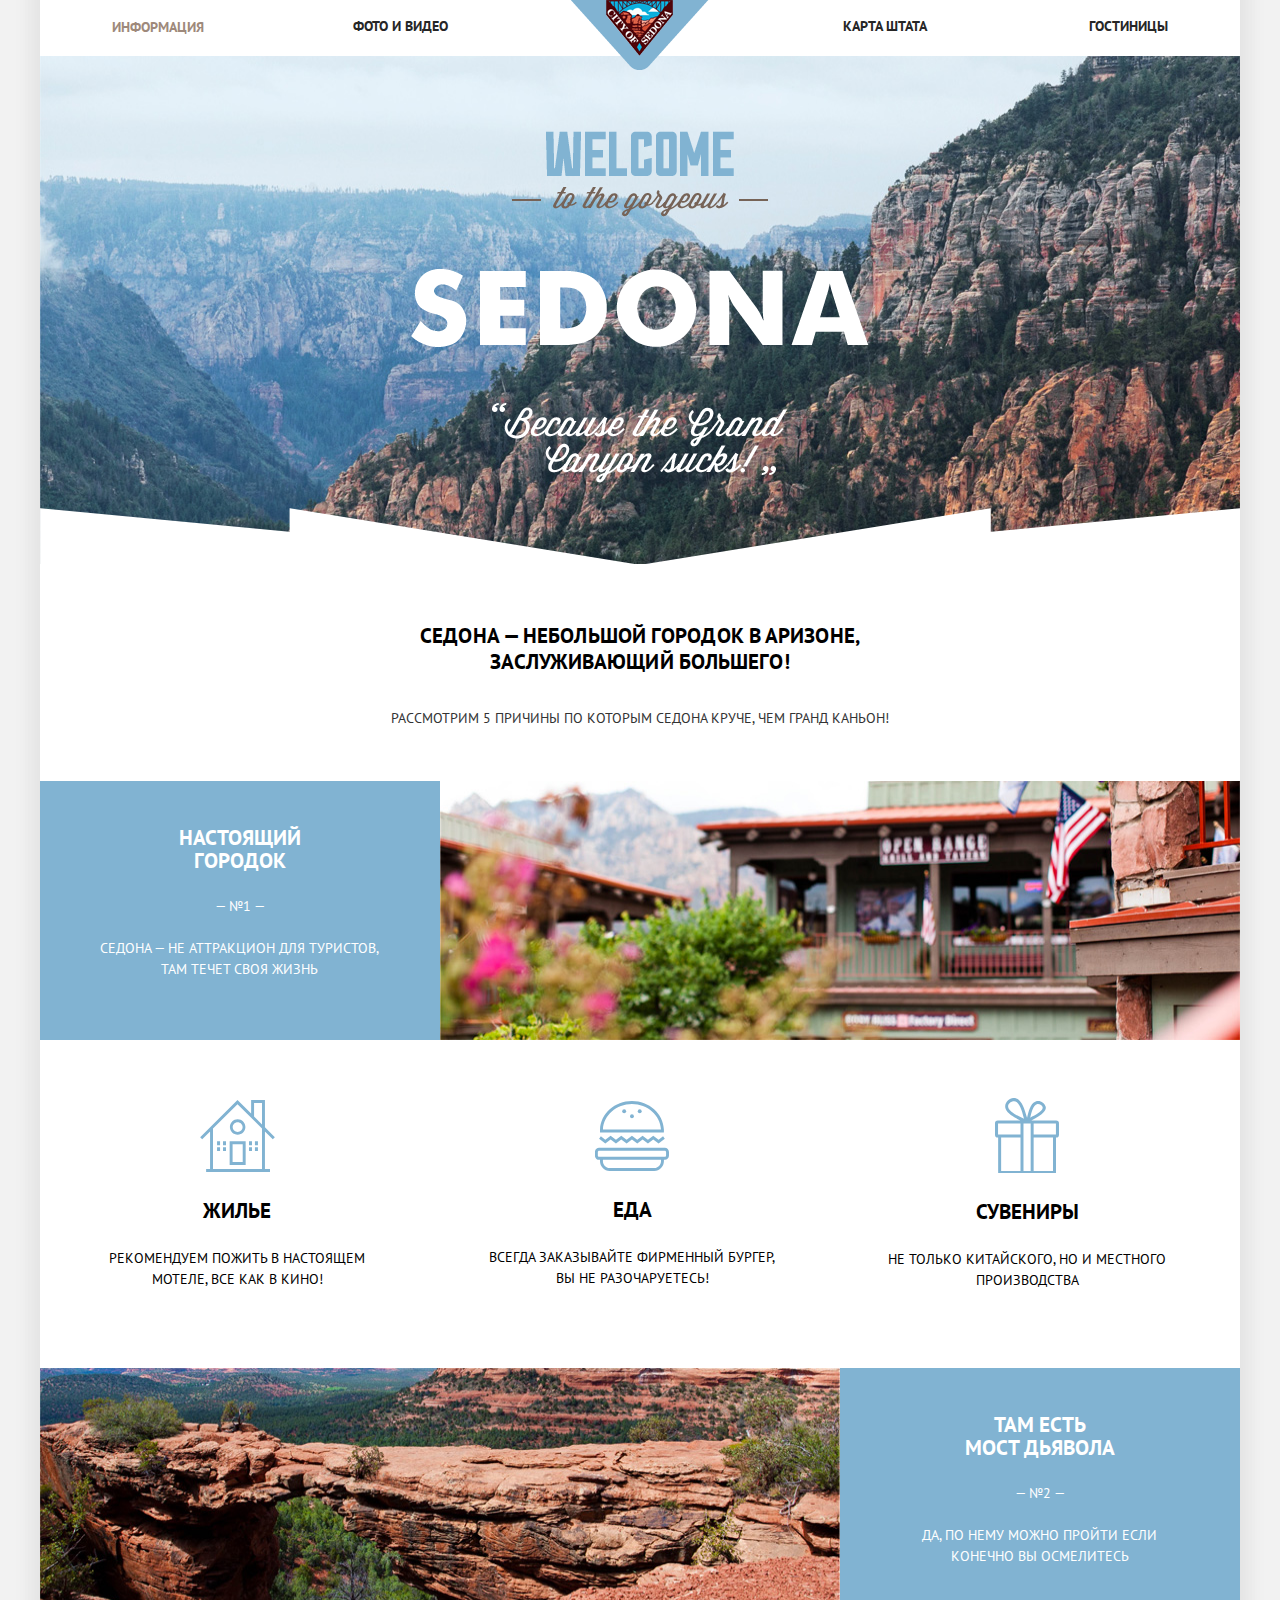
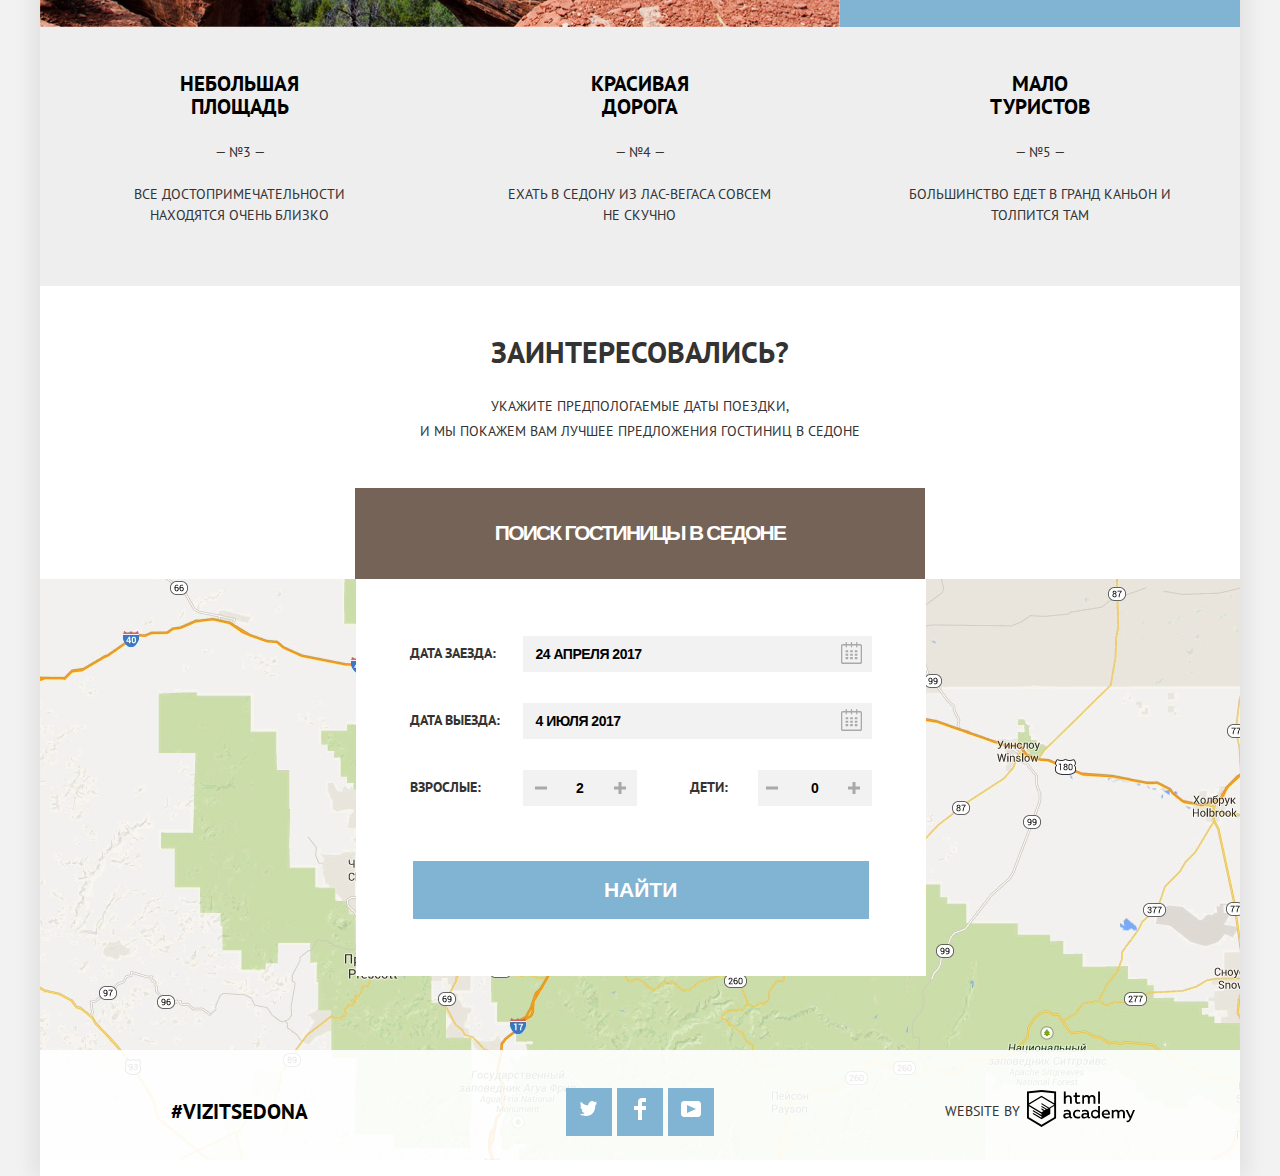
==== commit 5ced5e4e: "22" ====
--- a/index.html
+++ b/index.html
@@ -21,9 +21,7 @@
   <div class="container">
     <header class="header">
       <div class="logo">
-        <a href="#" class="logo-link">
           <img src="img/content/logo.png" width="138" height="70" alt="logo" class="logo-img">
-        </a>
       </div>
       <nav class="nav">
         <ul class="nav-list">
@@ -69,10 +67,10 @@
               </div>
               <img src="img/content/town.jpg" width="800" height="256" alt="town">
             </div>
-          </li>
+            </li>
           <li class="town-item">
             <div class="town-wrap">
-              <img src="img/content/devil's.jpg" width="800" height="256" alt="devil's bridge">
+               <img src="img/content/devil's.jpg" width="800" height="256" alt="devil's bridge">
               <div class="town-real">
                 <h3 class="town-title title town-title__devil">там есть мост дьявола</h3>
                 <p class="town-number">&mdash; №2 &mdash;</p>
@@ -97,19 +95,19 @@
           </li>
           <li class="town-item">
             <ul class="town-wrap town-wrap__list">
-              <li class="town-real town-real__service town-real__service--one">
-                <h4 class="town-title__service title">жилье</h4>
-                <p class="town-tagline">рекомендуем пожить в настоящем мотеле, все как в кино!</p>
-              </li>
-              <li class="town-real town-real__service town-real__service--two">
-                <h4 class="town-title__service title">еда</h4>
-                <p class="town-tagline">всегда заказывайте фирменный бургер, вы не разочаруетесь!</p>
-              </li>
-              <li class="town-real town-real__service town-real__service--three">
-                <h4 class="town-title__service title">сувениры</h4>
-                <p class="town-tagline">не только китайского, но и местного производства</p>
-              </li>
-            </ul>
+                <li class="town-real town-real__service town-real__service--one">
+                  <h4 class="town-title__service title">жилье</h4>
+                  <p class="town-tagline">рекомендуем пожить в настоящем мотеле, все как в кино!</p>
+                </li>
+                <li class="town-real town-real__service town-real__service--two">
+                  <h4 class="town-title__service title">еда</h4>
+                  <p class="town-tagline">всегда заказывайте фирменный бургер, вы не разочаруетесь!</p>
+                </li>
+                <li class="town-real town-real__service town-real__service--three">
+                  <h4 class="town-title__service title">сувениры</h4>
+                  <p class="town-tagline">не только китайского, но и местного производства</p>
+                </li>
+              </ul>
           </li>
         </ul>
       </section>
@@ -121,14 +119,15 @@
           <p class="card-text">укажите предпологаемые даты поездки,
             <br> и мы покажем вам лучшее предложения гостиниц в седоне</p>
           <button class="card-link">поиск гостиницы в седоне</button>
-          <form action="/echo" method="post" class="form">
+          <form action="https://echo.htmlacademy.ru" method="post" class="form form-modal form-show">
             <div class="form-wrap">
               <div class="form-block__grupp">
                 <div class="form-row">
                   <div class="form-block">
                     <label for="arrival" class="form-block__date">дата заезда:</label>
-                    <input type="text" id="arrival" class="form-input form-input__date" placeholder="24 апреля 2017">
-                    <button class="form-input__link">
+                    <input type="text" id="arrival" name="arrival" class="form-input form-input__date" value="24 апреля 2017">
+                    <button type="button" class="form-input__link">
+                      <span class="visually-hidden">календарь</span>
                       <svg class="footer-svg" width="21" height="22" fill="#a9a9a9">
                         <use xlink:href="#calendar"></use>
                       </svg>
@@ -138,8 +137,9 @@
                 <div class="form-row">
                   <div class="form-block">
                     <label for="departure" class="form-block__date">дата выезда:</label>
-                    <input type="text" id="departure" class="form-input form-input__date" placeholder="4 июля 2017">
-                    <button class="form-input__link">
+                    <input type="text" id="departure" name="departure" class="form-input form-input__date" value="4 июля 2017">
+                    <button type="button" class="form-input__link">
+                      <span class="visually-hidden">календарь</span>
                       <svg class="footer-svg" width="21" height="22" fill="#a9a9a9">
                         <use xlink:href="#calendar"></use>
                       </svg>
@@ -149,12 +149,14 @@
                 <div class="form-row">
                   <div class="form-block">
                     <label for="grown" class="form-block__text">взрослые:</label>
-                    <button class="form-input__button--minus form-input__button">
+                    <button type="button" class="form-input__button--minus form-input__button">
+                      <span class="visually-hidden">минус</span>
                       <svg width="15" height="15">
                         <line x1="1" y1="7" x2="13" y2="7" stroke="#a9a9a9" stroke-width="3" />
                       </svg>
                     </button>
-                    <button class="form-input__button">
+                    <button type="button" class="form-input__button">
+                      <span class="visually-hidden">плюс</span>
                       <svg width="15" height="15">
                         <line x1="1" y1="7" x2="13" y2="7" stroke="#a9a9a9" stroke-width="3" />
                         <line x1="7" y1="1" x2="7" y2="13" stroke="#a9a9a9" stroke-width="3" />
@@ -164,12 +166,14 @@
                   </div>
                   <div class="form-block">
                     <label for="babies" class="form-block__text--right">дети:</label>
-                    <button class="form-input__button--minus form-input__button">
+                    <button type="button" class="form-input__button--minus form-input__button">
+                      <span class="visually-hidden">минус</span>
                       <svg width="15" height="15">
                         <line x1="1" y1="7" x2="13" y2="7" stroke="#a9a9a9" stroke-width="3" />
                       </svg>
                     </button>
-                    <button class="form-input__button">
+                    <button type="button" class="form-input__button">
+                      <span class="visually-hidden">плюс</span>
                       <svg width="15" height="15">
                         <line x1="1" y1="7" x2="13" y2="7" stroke="#a9a9a9" stroke-width="3" />
                         <line x1="7" y1="1" x2="7" y2="13" stroke="#a9a9a9" stroke-width="3" />
@@ -193,7 +197,7 @@
 
 
 
-    <footer class="footer footer-absolute"><!--в макете который нам предоставлен так же видны артифакты, т.к. у фона опасити 0.9-->
+    <footer class="footer footer-absolute"><!--в макете который нам предоставлен так же видны артифакты, т.к. у фона опасити 0.9 и в видеопревью макета седоны виден точно такой же артифакт-->
       <div class="footer-wrap">
         <div class="footer-vizit title">#vizitsedona</div>
         <div class="footer-social">
--- a/css/style.css
+++ b/css/style.css
@@ -8,7 +8,7 @@
   color: #333333;
   text-transform: uppercase;
   background-color: #f2f2f2;
-  font-family: "PT Sans", "Arial", sans-serif; }
+  font-family: 'PT Sans', 'Arial', sans-serif; }
 
 html {
   -webkit-box-sizing: border-box;
@@ -43,14 +43,14 @@
 
 .container {
   width: 1200px;
+  min-width: 768px;
   margin: 0 auto;
-  background-color: #fff;
+  background-color: #fff; 
   box-shadow: 0 -10px 15px 10px #e4e4e4; }
 
 .title {
   font-size: 21px;
   line-height: 26px;
-  text-transform: uppercase;
   color: #000000; }
 
 .header {
@@ -85,12 +85,14 @@
   -webkit-box-pack: justify;
   -ms-flex-pack: justify;
   justify-content: space-between;
+  -webkit-box-pack: justify;
+  -ms-flex-pack: justify;
+  justify-content: space-between;
   width: 100%; }
 
 .nav-item {
   width: 20%;
-  text-align: right;
-  vertical-align: middle; }
+  text-align: right; }
 
 .nav-item:first-child,
 .nav-item:nth-child(2) {
@@ -100,10 +102,9 @@
   margin-right: 11.5%; }
 
 .nav-link {
-  display: inline-block;
-  vertical-align: middle;
-  padding: 0;
-  margin: 0;
+  padding: 0;
+  margin: 0;
+  outline: 0;
   text-decoration: none;
   font-weight: bold;
   color: #262626;
@@ -114,15 +115,18 @@
     color: #81b3d2; }
   .nav-link:active {
     color: #b9d5e6; }
+  .nav-link:focus {
+      color: #81b3d2; }
 
 .active {
-  display: inline-block;
-  vertical-align: middle;
-  padding: 0;
-  margin: 0;
-  text-decoration: none;
-  font-weight: bold;
-  color: #9e897b; }
+    display: inline-block;
+    vertical-align: middle;
+    padding: 0;
+    margin: 0;
+    outline: 0;
+    text-decoration: none;
+    font-weight: bold;
+    color: #9e897b; }}
 
 .mountains {
   display: -webkit-box;
@@ -144,15 +148,21 @@
   display: -webkit-box;
   display: -ms-flexbox;
   display: flex;
-  -webkit-box-pack: center;
-  -ms-flex-pack: center;
-  justify-content: center;
+  -webkit-box-orient: vertical;
+  -webkit-box-direction: normal;
+  -ms-flex-direction: column;
+  flex-direction: column;
+  -webkit-box-pack: end;
+  -ms-flex-pack: end;
+  justify-content: flex-end;
   -webkit-box-align: center;
   -ms-flex-align: center;
   align-items: center;
-  padding-top: 75px;
-  padding-bottom: 73px; }
-
+  padding-bottom: 58px;
+  padding-top: 75px; }
+
+.mountains-wrap__img {
+  margin-bottom: 18px; }
 
 .mountains-tagline {
   width: 100%;
@@ -170,9 +180,9 @@
   -webkit-box-align: center;
   -ms-flex-align: center;
   align-items: center;
-  padding-top: 60px;
+  padding-top: 59px;
   padding-bottom: 52px;
-  margin-top: -.5px; }
+  margin-top: -1px; }
 
 .mountains-title,
 .mountains-text {
@@ -185,45 +195,55 @@
   text-align: center;
   margin-bottom: 33px;
   letter-spacing: .1px; }
+.town { 
+  width: 100%;}
 
 .town-list,
 .town-item,
 .town-wrap__list,
 .town-real__service,
 .town-real__causes {
-  margin: 0;
-  padding: 0;
-  list-style: none; }
+   margin: 0;
+   padding: 0;
+   list-style: none; }
 
 .town-list {
   display: -webkit-box;
   display: -ms-flexbox;
   display: flex;
-  flex-wrap: wrap;}
+  -ms-flex-wrap: wrap;
+   flex-wrap: wrap; }
 
 .town-item {
   background-color: #81b3d2; }
-  .town-item:first-child, .town-item:nth-child(2) {
-    color: #fff; }
-    .town-item:first-child .town-title, .town-item:nth-child(2) .town-title {
+  .town-item:first-child {
+    order: -2; }
+.town-item:first-child, .town-item:nth-child(2), .town-item:first-child .town-title, .town-item:nth-child(2) .town-title {
       color: #fff; }
-  .town-item:first-child {
-    order: -2;}
-  .town-item:last-child {
-    order: -1; }
- 
-  .town-real__causes {
-    background-color: #eee; }
+ .town-item:last-child {
+    order: -1;
+    background-color: #fff; }
+
 
 .town-wrap {
   display: -webkit-box;
   display: -ms-flexbox;
   display: flex; }
-  .town-wrap__list {
-    background-color: #fff;
-    color: #000000; }
-  .town-wrap img {
-    width: 66.6666%; }
+.town-wrap__list {
+   background-color: #fff;
+   color: #000000; }
+.town-real__causes {
+  background-color: #eee;}
+.town-wrap img {
+  width: 66.66666;
+}
+
+.town-list {
+  display: -webkit-box;
+  display: -ms-flexbox;
+  display: flex;
+ // -ms-flex-wrap: wrap;
+ // flex-wrap: wrap;}
 
 .town-real {
   display: -webkit-box;
@@ -239,8 +259,8 @@
   -webkit-box-align: center;
   -ms-flex-align: center;
   align-items: center;
-  -ms-flex-preferred-size: 33.3333333%;
-  flex-basis: 33.3333333%;
+  width: 33.33333%;
+  max-width: 400px;
   padding-top: 45px; }
 
 .town-real__service {
@@ -262,7 +282,7 @@
     height: 75px;
     background-image: url("../img/icons/icon-2.svg"); }
 
-.town-title { /*у них есть класс title в котором прописан черный цвет стр.49*/
+.town-title {/*колор задан через второй класс title*/
   margin: 0;
   padding: 0;
   display: block;
@@ -287,10 +307,8 @@
   .town-tagline__small {
     width: 70%; }
 
-.card {
-  position: relative; }
-
 .card-wrap {
+  position: relative;
   width: 100%;
   display: -webkit-box;
   display: -ms-flexbox;
@@ -305,12 +323,12 @@
   -webkit-box-align: center;
   -ms-flex-align: center;
   align-items: center;
-  padding-top: 55px; }
+  padding-top: 55px;  }
 
 .card-title {
   font-size: 30px;
   font-weight: bold;
-  margin-bottom: 20px; }
+  margin-bottom: 18px; }
 
 .card-text {
   text-align: center;
@@ -318,67 +336,105 @@
   margin-bottom: 44px; }
 
 .card-link {
+  position: relative;
+  z-index: 1;
   display: block;
   padding: 0;
   margin: 0;
-  border: 0; 
   text-decoration: none;
   width: 47.4%;
+  min-width: 570px;
   text-align: center;
   padding: 33px;
   font-size: 21px;
+  text-transform: uppercase;
   font-weight: bold;
-  text-transform: uppercase;
-  letter-spacing: -2px;
+  letter-spacing: -1.8px;
   color: #fff;
   background-color: #766357;
+  border: 0;
+  outline: 0;
   -webkit-transition-duration: .5s;
   -o-transition-duration: .5s;
   transition-duration: .5s; }
-  .card-link:hover {
+  .card-link:hover, .card-link:focus {
     background-color: #604e43; }
   .card-link:active {
     color: #8b827c;
     background-color: #503e33; }
 
+@keyframes bounce {
+ 0% {
+    transform: translateY(-570px) ;
+    opacity: 0;
+    //z-index: -2;
+  }
+
+  25% {
+    transform: translateY(-427.5px);
+    opacity: 0;
+    //z-index: -1;
+  }
+  
+    
+  50% {
+    
+    transform: translateY(-285px);
+    opacity: 0;
+    //z-index: -1;
+  }
+    
+  75% {
+    opacity: 0;
+    transform: translateY(-142.5px);
+  }
+    
+  100% {
+    
+    transform: translateY(0);
+  }
+}
+
+@keyframes shake {
+  0%,
+  100% {
+    transform: translateX(0);
+  }
+
+  10%,
+  30%,
+  50%,
+  70%,
+  90% {
+    transform: translateX(-10px);
+  }
+
+  20%,
+  40%,
+  60%,
+  80% {
+    transform: translateX(10px);
+  }
+}
+    
 .form {
-  height: 0;
-  overflow: hidden;
+  display: none;
   position: absolute;
-  top: 33.2%;
+  background-color: #fff; }
+
+.form-show {
+  display: block;
+  animation: bounce .8s;}
+
+.form-error {
+    animation: shake 0.6s;}
+
+.form-modal {
+  top: 100%;
   left: 26.3%;
   width: 47.4%;
-  background-color: #fff;}
-
-  @keyframes height {
-    from {
-        transform: translateY(0px);
-    }
-    20% {
-        transform: translateY(50px);
-    }
-    40% {
-       transform: translateY(100px);
-    }
-    60% {
-      transform: translateY(150px);
-     }
-     80% {
-     transform: translateY(200px);
-    }
-    100% {
-    transform: translateY(2500px);
-    }
-}
-
-.form-show {
-  height: 100%;
-  max-height: 400px;
-  padding: 57px;
-  animation: lift 14s; }
-
- 
-
+  min-width: 570px;
+  padding: 57px; }
 .form-wrap {
   display: -webkit-box;
   display: -ms-flexbox;
@@ -412,14 +468,13 @@
   -webkit-box-flex: 1;
   -ms-flex: 1;
   flex: 1;
-  font-size: 14px;
   font-weight: bold; }
   .form-block__date {
     width: 33.3%; }
   .form-block__text {
-    margin-right: 40px; }
+    margin-right: 42px; }
     .form-block__text--right {
-      margin-left: 45px;
+      margin-left: 53px;
       margin-right: 30px; }
 
 .form-input {
@@ -435,8 +490,7 @@
   outline: 0; }
   .form-input__adults {
     min-width: 114px;
-    text-align: center;
-    padding: 10px 28px; }
+    text-align: center; }
   .form-input:hover {
     background-color: #ebebeb; }
   .form-input:focus {
@@ -445,11 +499,12 @@
 
 .form-input__link {
   position: absolute;
-  left: 92.5%;
+  left: 92%;
   top: 15%;
+  background: transparent;
   border: 0;
-  background-color: transparent; }
-  .form-input__link:hover svg {
+  outline: 0; }
+  .form-input__link:hover svg, .form-input__link:focus svg {
     fill: #000; }
   .form-input__link:active svg {
     fill: #81b3d2; }
@@ -463,9 +518,9 @@
   outline: 0; }
   .form-input__button--minus {
     left: 52%; }
-  .form-input__button:hover svg line {
+.form-input__button:hover svg line, .form-input__button:focus svg line {
     stroke: #000; }
-  .form-input__button:active svg line {
+ .form-input__button:active svg line {
     stroke: #81b3d2; }
 
 .form-submit {
@@ -481,7 +536,7 @@
   -webkit-transition-duration: .5s;
   -o-transition-duration: .5s;
   transition-duration: .5s; }
-  .form-submit:hover {
+  .form-submit:hover, .form-submit:focus {
     background-color: #669ec0; }
   .form-submit:active {
     color: #94b9d2;
@@ -501,12 +556,12 @@
 
 .footer {
   width: 100%;
-  padding-top: 38px;
-  padding-bottom: 35px;
-  background-color: rgba(255, 255, 255, 0.9); }
+  padding-top: 33px;
+  padding-bottom: 35px; }
   .footer-absolute {
     position: relative;
-    margin-top: -110px; }
+    margin-top: -110px;
+    background-color: rgba(255, 255, 255, 0.9); }
 
 .footer-wrap {
   display: -webkit-box;
@@ -522,7 +577,6 @@
 .footer-vizit {
   -ms-flex-preferred-size: 33.3%;
   flex-basis: 33.3%;
-  min-width: 400px;
   text-align: center;
   font-weight: bold; }
 
@@ -535,49 +589,42 @@
 .footer-list {
   -ms-flex-preferred-size: 33.3%;
   flex-basis: 33.3%;
-  min-width: 400px;
-  display: -webkit-box;
-  display: -ms-flexbox;
-  display: flex;
-  -webkit-box-pack: center;
-  -ms-flex-pack: center;
-  justify-content: center;
+  max-width: 400px;
+  display: -webkit-box;
+  display: -ms-flexbox;
+  display: flex;
   -ms-flex-wrap: wrap;
   flex-wrap: wrap;
-  margin-left: -5px; }
-  .footer-item {
+  margin-top: 5px;
+  margin-left: -6px; }
+  .footer-list .footer-item {
+    display: -webkit-box;
+    display: -ms-flexbox;
+    display: flex;
+    -webkit-box-pack: center;
+    -ms-flex-pack: center;
+    justify-content: center;
+    -webkit-box-align: center;
+    -ms-flex-align: center;
+    align-items: center;
+    background: #81b3d2;
+    width: 46px;
+    height: 48px;
     margin-left: 5px;
     margin-bottom: 5px;
     -webkit-transition-duration: .5s;
     -o-transition-duration: .5s;
     transition-duration: .5s; }
-      .footer-link {
-        display: -webkit-box;
-        display: -ms-flexbox;
-        display: flex;
-        -webkit-box-pack: center;
-        -ms-flex-pack: center;
-        justify-content: center;
-        -webkit-box-align: center;
-        -ms-flex-align: center;
-        align-items: center;
-        background: #81b3d2;
-        width: 46px;
-        height: 48px;
-        -webkit-transition-duration: .5s;
-    -o-transition-duration: .5s;
-    transition-duration: .5s; }
-    .footer-link:hover {
+    .footer-list .footer-item:hover {
       background-color: #669ec0; }
-    .footer-link:active {
+    .footer-list .footer-item:active {
       background-color: #5496bd; }
-      .footer-link:active svg {
+      .footer-list .footer-item:active svg {
         fill: #88b6d1; }
 
 .footer-copyright {
   -ms-flex-preferred-size: 33.3%;
   flex-basis: 33.3%;
-  min-width: 400px;
   display: -webkit-box;
   display: -ms-flexbox;
   display: flex;
@@ -589,25 +636,23 @@
   justify-content: center; }
 
 .footer-html__link {
-  margin-left: 8px;
-  padding-top: 4px;
+  margin-left: 7px;
   -webkit-transition-duration: .5s;
   -o-transition-duration: .5s;
   transition-duration: .5s; }
-  .footer-html__link svg:hover {
+  .footer-html__link:hover svg {
     fill: #81b3d2; }
-  .footer-html__link svg:active {
-    fill: #bdbbbc; 
-    pointer-events: none;}
+  .footer-html__link:active svg {
+    fill: #bdbbbc; }
 
 .shape {
   width: 100%;
   background-image: url("../img/bg/filter background.jpg");
-  background-color: #5483ad;
   background-size: cover;
   background-repeat: no-repeat;
-  padding-top: 27px;
-  padding-bottom: 6px;
+  background-color: #41b3d2;
+  padding-top: 26px;
+  padding-bottom: 8px;
   padding-left: 6%;
   padding-right: 6%; }
 
@@ -624,8 +669,7 @@
   display: -webkit-box;
   display: -ms-flexbox;
   display: flex;
-  -ms-flex-preferred-size: 50%;
-  flex-basis: 50%;
+  width: 59.6%;
   -webkit-box-pack: start;
   -ms-flex-pack: start;
   justify-content: flex-start; }
@@ -661,23 +705,27 @@
 
 .shape-form__fake {
   position: relative;
-  width: 25px;
+  width: 24px;
   height: 24px;
   margin-right: 16px;
   border-radius: 3px;
   border: 2px solid #fff; }
 
 .shape-form__input:checked + .shape-form__fake::before, .shape-form__input:checked + .shape-form__fake::after {
+   content: "";
+   display: table;
+   position: absolute; }
+
+.shape-form__input:checked + .shape-form__fake::before {
+  border: 4px solid #fff;
   content: "";
   display: table;
-  position: absolute; }
-
-.shape-form__input:checked + .shape-form__fake::before {
-  border: 4px solid #fff;
-  top: 0;
-  left: 4px;
-  width: 22px;
+  position: absolute;
+  top: -1px;
+  left: 3.5px;
+  width: 21px;
   height: 11px;
+  border-color: #fff;
   border-top-style: none;
   border-right-style: none;
   -webkit-transform: rotate(-45deg);
@@ -695,15 +743,18 @@
   -ms-transform: rotate(-45deg);
   transform: rotate(-45deg); }
 
+.shape-form__input:focus + .shape-form__fake {
+  outline: 1px solid #555555; }
+
 .shape-form__input:disabled + .shape-form__fake {
   border-color: #6a6a6a; }
-  .shape-form__input:disabled + .shape-form__fake::before {
-    border-color: #6a6a6a; }
-  .shape-form__input:disabled + .shape-form__fake::after {
-    background-color: #5483ad; }
+.shape-form__input:disabled + .shape-form__fake::before {
+  border-color: #6a6a6a; }
+.shape-form__input:disabled + .shape-form__fake::after {
+  background-color: #5483ad; }
 
 .shape-block__filter {
-  min-width: 319px; }
+  width: 40.4%; }
 
 .shape-title__filter {
   margin-bottom: 11px; }
@@ -716,7 +767,7 @@
   -ms-flex-pack: distribute;
   justify-content: space-around;
   width: 100%;
-  margin-bottom: 18px;
+  margin-bottom: 20px;
   border: 2px solid #ffffff;
   border-radius: 2px; }
 
@@ -790,13 +841,14 @@
   .shape-toggle__max {
     left: 80%; }
   .shape-toggle:hover {
-    width: 6px;
-    height: 6px; }
-
-.shape-btn {
+    width: 5.5px;
+    height: 5.5px;}
+  
+
+ .shape-btn {
   display: block;
-  margin: 0 88px;
-  padding: 8px 31px;
+  margin: 0 86px;
+  padding: 8px 32px;
   font-size: 14px;
   letter-spacing: -.5px;
   color: #ffffff;
@@ -804,18 +856,18 @@
   background: transparent;
   border: 2px solid #ffffff;
   border-radius: 2px;
-  outline: 0;
   cursor: pointer;
   -webkit-transition-duration: .5s;
   -o-transition-duration: .5s;
   transition-duration: .5s; }
-  .shape-btn:hover {
+      
+.shape-btn:hover, .shape-btn:focus {
     color: #000000;
     background: #ffffff; }
 
 .hotels {
   width: 100%;
-  padding-top: 33px; }
+  padding-top: 32px; }
 
 .hotels-sorting {
   display: -webkit-box;
@@ -837,11 +889,12 @@
   align-items: center;
   font-size: 12px; }
 
-.hotels-sorting__title {
+.hotels-sorting__title {/*цвет задан через другой класс*/
   display: block;
-  min-width: 125px;
+  min-width: 118px;
   font-weight: bold;
-  margin-right: 40px; }
+  text-transform: uppercase;
+  margin-right: 50px; }
 
 .hotels-sorting__list,
 .hotels-sorting__item {
@@ -853,57 +906,65 @@
   display: -webkit-box;
   display: -ms-flexbox;
   display: flex;
-  flex-wrap: wrap; }
+  -ms-flex-wrap: wrap;
+  flex-wrap: wrap;
+  margin-left: 10px; }
 
 .hotels-sorting__item {
-  margin-left: 35px; }
-
-.hotels-sorting__link {
+  margin-left: 30px; }
+
+.hotels-sorting__link, .sorting-active {
   display: block;
   padding: 0;
   margin: 0;
-  line-height: 17px;
+  line-height: 18px;
   text-decoration: none;
+  letter-spacing: .2px;
   color: #cacaca;
   border-bottom: 1px dotted #81b3d2;
   -webkit-transition-duration: .5s;
   -o-transition-duration: .5s;
-  transition-duration: .5s; }
+   transition-duration: .5s; }
+
   .hotels-sorting__link:hover {
     color: #81b3d2; }
   .hotels-sorting__link:active {
     color: #000;
     border: 0; }
-  .hotels-sorting__link--active {
+  .sorting-active {
     color: #81b3d2;
     border: 0; }
+
 .hotels-sorting__button {
-  display: flex;
-  align-items: center;
-}
-
-  .hotels-sorting__submit::before {
-    content: "";
-    display: block;
-    width: 0;
-    height: 0;
-    border-right: 5px solid transparent;
-    border-left: 5px solid transparent;
-    border-top: 10px solid #cacaca;
-    -webkit-transition-duration: .5s;
-    -o-transition-duration: .5s;
-    transition-duration: .5s; }
-  .hotels-sorting__submit--up::before {
-    -webkit-transform: rotate(180deg);
-    -ms-transform: rotate(180deg);
-    transform: rotate(180deg);
-    margin-right: 10px; }
-  .hotels-sorting__submit:hover::before {
-    border-top: 10px solid #000; }
-  .hotels-sorting__submit:active::before {
-    border-top: 10px solid #81b3d2; }
-  .hotels-sorting__submit--active::before {
-    border-top: 10px solid #81b3d2; }
+  display: -webkit-box;
+  display: -ms-flexbox;
+  display: flex;
+  -webkit-box-align: center;
+  -ms-flex-align: center;
+  align-items: center;}
+
+.submit::before {
+  content: "";
+  display: block;
+  width: 0;
+  height: 0;
+  border-right: 6px solid transparent;
+  border-left: 6px solid transparent;
+  border-top: 12px solid #cacaca;
+  -webkit-transition-duration: .5s;
+  -o-transition-duration: .5s;
+  transition-duration: .5s; }
+.submit-up::before {
+  -webkit-transform: rotate(180deg);
+  -ms-transform: rotate(180deg);
+  transform: rotate(180deg);
+  margin-right: 8px; }
+.submit-up:hover::before {
+  border-top-color: #000; }
+.submit-up:active::before {
+  border-top-color:  #81b3d2; }
+.submit-active::before {
+  border-top-color: #81b3d2; }
 
 .hotels-list:last-child {
   border-bottom: 1px solid #e5e5e5; }
@@ -921,7 +982,7 @@
   -webkit-box-pack: justify;
   -ms-flex-pack: justify;
   justify-content: space-between;
-  padding-top: 26px;
+  padding-top: 28px;
   padding-bottom: 28px;
   padding-left: 6%;
   padding-right: 6%;
@@ -934,13 +995,12 @@
   -webkit-box-align: center;
   -ms-flex-align: center;
   align-items: center; }
-.pfoto {
-  min-width: 135px;
-}
+
 .hotels-photo {
   display: block;
   padding: 0;
   margin: 0;
+  min-width: 135px;
   text-decoration: none;
   display: -webkit-box;
   display: -ms-flexbox;
@@ -967,7 +1027,7 @@
   margin: 0;
   min-width: 240px;
   text-align: left;
-  line-height: 20px;
+  line-height: 18px;
   letter-spacing: .2px; }
   .title__hotels a {
     display: block;
@@ -1043,7 +1103,8 @@
   justify-content: space-between;
   -webkit-box-align: end;
   -ms-flex-align: end;
-  align-items: flex-end; }
+  align-items: flex-end;
+   min-width: 140px; }
 
 .hotels-rating__list,
 .hotels-rating_item {
@@ -1057,7 +1118,16 @@
   display: flex; }
 
 .hotels-rating_item {
+  position: relative;
   margin-left: 5px; }
+  .hotels-rating_item::before {
+    position: absolute;
+    left: 0;
+    top: 0;
+    content: "";
+    display: block;
+    background-image: url("../img/icons/star.svg");
+    background-repeat: no-repeat; }
 
 .hotels-rating__stock {
   padding: 3px 13px;
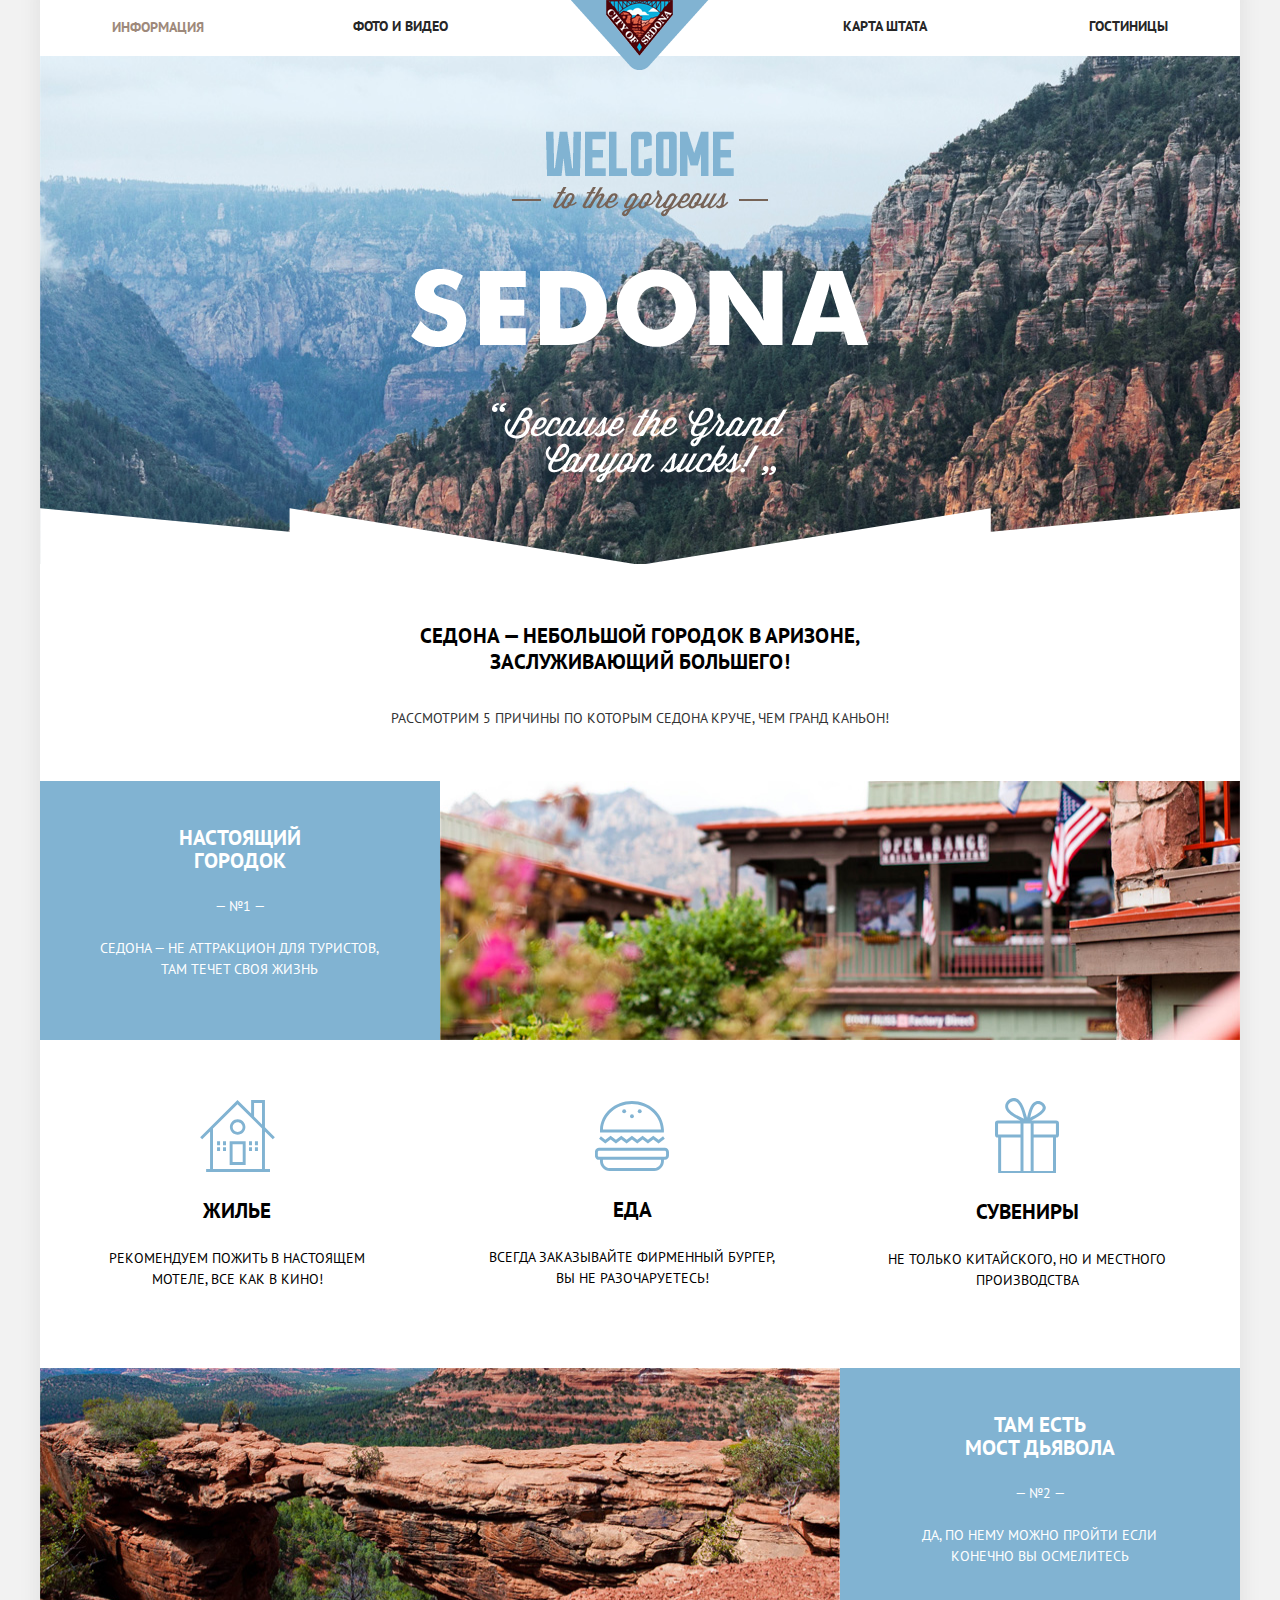
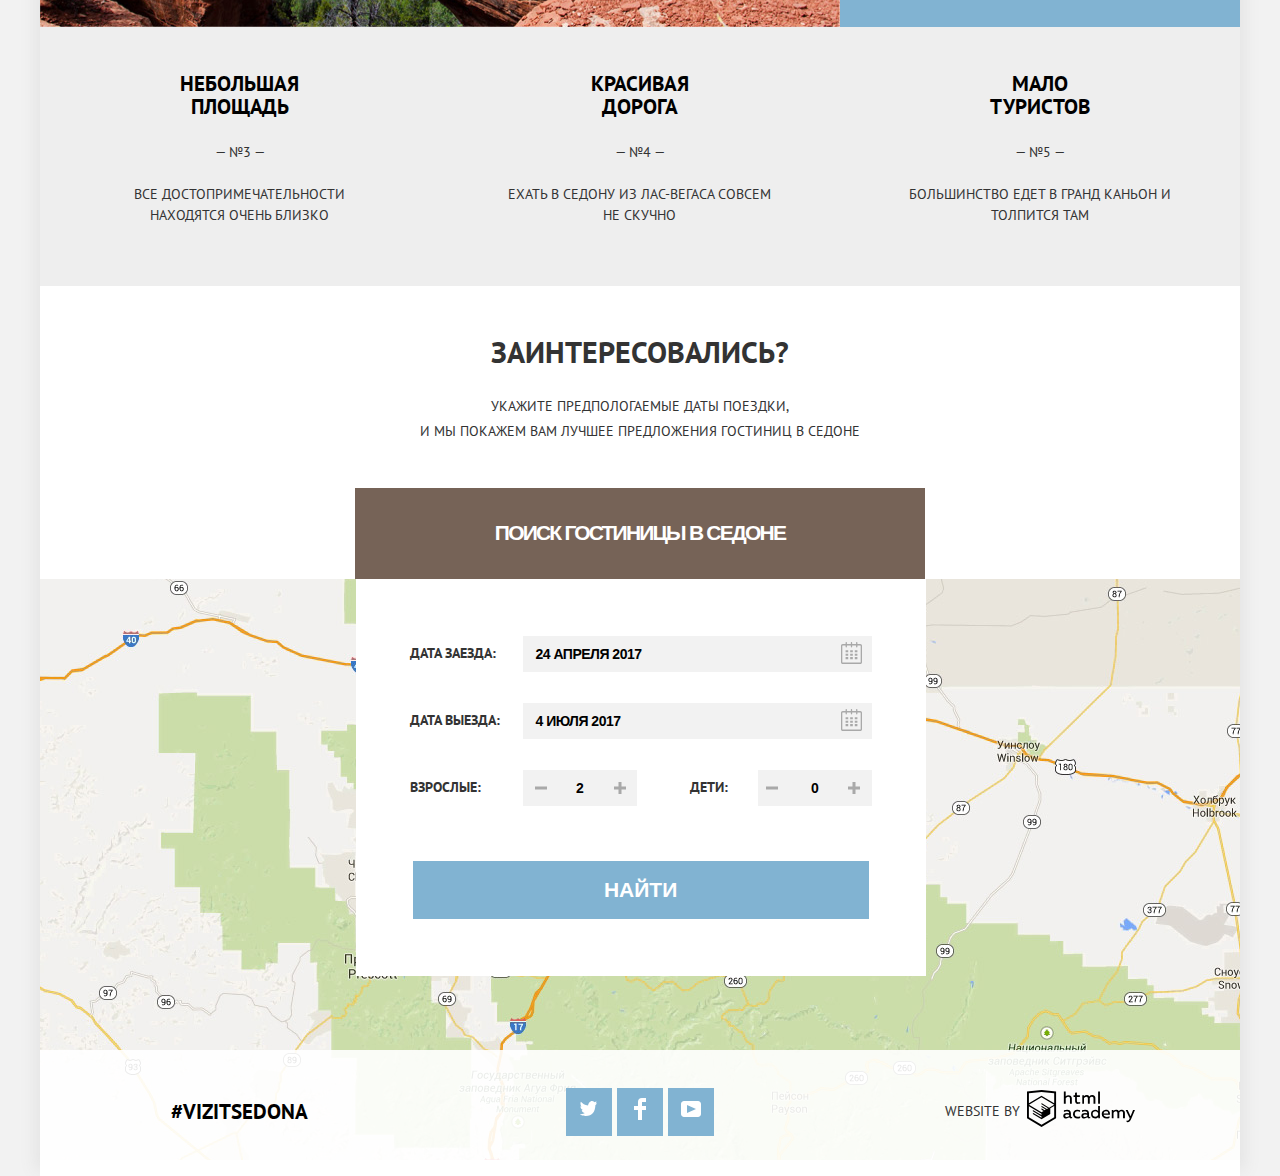
==== commit d9a360db: "grtmtyjm" ====
--- a/index.html
+++ b/index.html
@@ -1,18 +1,14 @@
 <!DOCTYPE html>
-<html class="no-js" lang="ru">
+<html lang="ru">
 
 <head>
   <meta charset="utf-8">
   <meta name="viewport" content="width=device-width, initial-scale=1.0">
   <meta http-equiv="X-UA-Compatible" content="ie=edge">
   <title>sedona</title>
-  <script>
-    document.documentElement
-      .classList.replace('no-js', 'js');
-  </script>
   <link href="https://fonts.googleapis.com/css?family=PT+Sans:400,700&amp;subset=cyrillic" rel="stylesheet">
   <link href="css/normalize.css" rel="stylesheet">
-  <link href="css/style.css" rel="stylesheet">
+  <link href="css/min.css" rel="stylesheet">
 </head>
 
 <body>
@@ -21,7 +17,7 @@
   <div class="container">
     <header class="header">
       <div class="logo">
-          <img src="img/content/logo.png" width="138" height="70" alt="logo" class="logo-img">
+        <img src="img/content/logo.png" width="138" height="70" alt="logo" class="logo-img">
       </div>
       <nav class="nav">
         <ul class="nav-list">
@@ -67,10 +63,10 @@
               </div>
               <img src="img/content/town.jpg" width="800" height="256" alt="town">
             </div>
-            </li>
+          </li>
           <li class="town-item">
             <div class="town-wrap">
-               <img src="img/content/devil's.jpg" width="800" height="256" alt="devil's bridge">
+              <img src="img/content/devil's.jpg" width="800" height="256" alt="devil's bridge">
               <div class="town-real">
                 <h3 class="town-title title town-title__devil">там есть мост дьявола</h3>
                 <p class="town-number">&mdash; №2 &mdash;</p>
@@ -95,19 +91,19 @@
           </li>
           <li class="town-item">
             <ul class="town-wrap town-wrap__list">
-                <li class="town-real town-real__service town-real__service--one">
-                  <h4 class="town-title__service title">жилье</h4>
-                  <p class="town-tagline">рекомендуем пожить в настоящем мотеле, все как в кино!</p>
-                </li>
-                <li class="town-real town-real__service town-real__service--two">
-                  <h4 class="town-title__service title">еда</h4>
-                  <p class="town-tagline">всегда заказывайте фирменный бургер, вы не разочаруетесь!</p>
-                </li>
-                <li class="town-real town-real__service town-real__service--three">
-                  <h4 class="town-title__service title">сувениры</h4>
-                  <p class="town-tagline">не только китайского, но и местного производства</p>
-                </li>
-              </ul>
+              <li class="town-real town-real__service town-real__service--one">
+                <h4 class="town-title__service title">жилье</h4>
+                <p class="town-tagline">рекомендуем пожить в настоящем мотеле, все как в кино!</p>
+              </li>
+              <li class="town-real town-real__service town-real__service--two">
+                <h4 class="town-title__service title">еда</h4>
+                <p class="town-tagline">всегда заказывайте фирменный бургер, вы не разочаруетесь!</p>
+              </li>
+              <li class="town-real town-real__service town-real__service--three">
+                <h4 class="town-title__service title">сувениры</h4>
+                <p class="town-tagline">не только китайского, но и местного производства</p>
+              </li>
+            </ul>
           </li>
         </ul>
       </section>
@@ -119,77 +115,78 @@
           <p class="card-text">укажите предпологаемые даты поездки,
             <br> и мы покажем вам лучшее предложения гостиниц в седоне</p>
           <button class="card-link">поиск гостиницы в седоне</button>
-          <form action="https://echo.htmlacademy.ru" method="post" class="form form-modal form-show">
-            <div class="form-wrap">
-              <div class="form-block__grupp">
-                <div class="form-row">
-                  <div class="form-block">
-                    <label for="arrival" class="form-block__date">дата заезда:</label>
-                    <input type="text" id="arrival" name="arrival" class="form-input form-input__date" value="24 апреля 2017">
-                    <button type="button" class="form-input__link">
+          <div class="modal modal-form modal-show">
+            <form action="https://echo.htmlacademy.ru" method="post" class="form">
+              <div class="form-wrap">
+                <div class="form-block__grupp">
+                  <div class="form-row">
+                    <div class="form-block">
+                      <label for="arrival" class="form-block__date">дата заезда:</label>
+                      <input type="text" id="arrival" name="arrival" class="form-input form-input__date" value="24 апреля 2017">
+                      <button type="button" class="form-input__link">
                       <span class="visually-hidden">календарь</span>
                       <svg class="footer-svg" width="21" height="22" fill="#a9a9a9">
                         <use xlink:href="#calendar"></use>
                       </svg>
                     </button>
+                    </div>
                   </div>
-                </div>
-                <div class="form-row">
-                  <div class="form-block">
-                    <label for="departure" class="form-block__date">дата выезда:</label>
-                    <input type="text" id="departure" name="departure" class="form-input form-input__date" value="4 июля 2017">
-                    <button type="button" class="form-input__link">
+                  <div class="form-row">
+                    <div class="form-block">
+                      <label for="departure" class="form-block__date">дата выезда:</label>
+                      <input type="text" id="departure" name="departure" class="form-input form-input__date" value="4 июля 2017">
+                      <button type="button" class="form-input__link">
                       <span class="visually-hidden">календарь</span>
                       <svg class="footer-svg" width="21" height="22" fill="#a9a9a9">
                         <use xlink:href="#calendar"></use>
                       </svg>
                     </button>
+                    </div>
                   </div>
-                </div>
-                <div class="form-row">
-                  <div class="form-block">
-                    <label for="grown" class="form-block__text">взрослые:</label>
-                    <button type="button" class="form-input__button--minus form-input__button">
+                  <div class="form-row">
+                    <div class="form-block">
+                      <label for="grown" class="form-block__text">взрослые:</label>
+                      <button type="button" class="form-input__button--minus form-input__button">
                       <span class="visually-hidden">минус</span>
                       <svg width="15" height="15">
                         <line x1="1" y1="7" x2="13" y2="7" stroke="#a9a9a9" stroke-width="3" />
                       </svg>
                     </button>
-                    <button type="button" class="form-input__button">
+                      <button type="button" class="form-input__button">
                       <span class="visually-hidden">плюс</span>
                       <svg width="15" height="15">
                         <line x1="1" y1="7" x2="13" y2="7" stroke="#a9a9a9" stroke-width="3" />
                         <line x1="7" y1="1" x2="7" y2="13" stroke="#a9a9a9" stroke-width="3" />
                       </svg>
                     </button>
-                    <input type="text" id="grown" class="form-input form-input__adults" value="2">
-                  </div>
-                  <div class="form-block">
-                    <label for="babies" class="form-block__text--right">дети:</label>
-                    <button type="button" class="form-input__button--minus form-input__button">
+                      <input type="text" id="grown" class="form-input form-input__adults" value="2">
+                    </div>
+                    <div class="form-block">
+                      <label for="babies" class="form-block__text--right">дети:</label>
+                      <button type="button" class="form-input__button--minus form-input__button">
                       <span class="visually-hidden">минус</span>
                       <svg width="15" height="15">
                         <line x1="1" y1="7" x2="13" y2="7" stroke="#a9a9a9" stroke-width="3" />
                       </svg>
                     </button>
-                    <button type="button" class="form-input__button">
+                      <button type="button" class="form-input__button">
                       <span class="visually-hidden">плюс</span>
                       <svg width="15" height="15">
                         <line x1="1" y1="7" x2="13" y2="7" stroke="#a9a9a9" stroke-width="3" />
                         <line x1="7" y1="1" x2="7" y2="13" stroke="#a9a9a9" stroke-width="3" />
                       </svg>
                     </button>
-                    <input type="text" id="babies" class="form-input form-input__adults" value="0">
+                      <input type="text" id="babies" class="form-input form-input__adults" value="0">
+                    </div>
                   </div>
                 </div>
+                <button type="submit" class="form-submit">найти</button>
               </div>
-              <button type="submit" class="form-submit">найти</button>
-            </div>
-          </form>
+            </form>
+          </div>
         </div>
         <div class="card-map">
-          <iframe src="https://www.google.com/maps/embed?pb=!1m14!1m12!1m3!1d419393.59895639285!2d-111.78971539480634!3d34.8606028408091!2m3!1f0!2f0!3f0!3m2!1i1024!2i768!4f13.1!5e0!3m2!1sru!2sru!4v1520171318180"
-            allowfullscreen></iframe>
+          <iframe src="https://www.google.com/maps/embed?pb=!1m14!1m12!1m3!1d419393.59895639285!2d-111.78971539480634!3d34.8606028408091!2m3!1f0!2f0!3f0!3m2!1i1024!2i768!4f13.1!5e0!3m2!1sru!2sru!4v1520171318180" allowfullscreen></iframe>
         </div>
       </section>
 
@@ -197,13 +194,14 @@
 
 
 
-    <footer class="footer footer-absolute"><!--в макете который нам предоставлен так же видны артифакты, т.к. у фона опасити 0.9 и в видеопревью макета седоны виден точно такой же артифакт-->
+    <footer class="footer footer-absolute">
+      <!--в макете который нам предоставлен так же видны артифакты, т.к. у фона опасити 0.9 и в видеопревью макета седоны виден точно такой же артифакт-->
       <div class="footer-wrap">
         <div class="footer-vizit title">#vizitsedona</div>
         <div class="footer-social">
           <ul class="footer-list">
             <li class="footer-item">
-              <a href="#twitter" class="footer-link">
+              <a href="#" class="footer-link">
                 <span class="visually-hidden">twitter</span>
                 <svg class="footer-svg" width="17" height="15" fill="#ffffff">
                   <use xlink:href="#twitter"></use>
@@ -211,7 +209,7 @@
               </a>
             </li>
             <li class="footer-item">
-              <a href="#facebook" class="footer-link">
+              <a href="#" class="footer-link">
                 <span class="visually-hidden">facebook</span>
                 <svg class="footer-svg" width="12" height="22" fill="#ffffff">
                   <use xlink:href="#fb-icon"></use>
@@ -219,7 +217,7 @@
               </a>
             </li>
             <li class="footer-item">
-              <a href="#youtube" class="footer-link">
+              <a href="#" class="footer-link">
                 <span class="visually-hidden">youtube</span>
                 <svg class="footer-svg" width="20" height="16" fill="#ffffff">
                   <use xlink:href="#youtube"></use>
@@ -309,7 +307,7 @@
       </symbol>
     </svg>
   </div>
-   <script src="js/main.js"></script>
+  <script src="js/main.js"></script>
 </body>
 
-</html>+</html>
--- a/css/min.css
+++ b/css/min.css
@@ -0,0 +1 @@
+@charset "UTF-8";body {position: relative;margin: 0;padding: 0;font-size: 14px;line-height: 21px;color: #333333;text-transform: uppercase;background-color: #f2f2f2;font-family: 'PT Sans', 'Arial', sans-serif;}html {-webkit-box-sizing: border-box;box-sizing: border-box;}*, *::before, *::after {-webkit-box-sizing: inherit;box-sizing: inherit;}input[type=text]::-ms-clear {display: none;width: 0;height: 0;}.visually-hidden {position: absolute;width: 1px;height: 1px;margin: -1px;border: 0;padding: 0;white-space: nowrap;-webkit-clip-path: inset(100%);clip-path: inset(100%);clip: rect(0 0 0 0);overflow: hidden;}img {max-width: 100%;height: auto;overflow: hidden;}.container {width: 1200px;min-width: 768px;margin: 0 auto;background-color: #fff;box-shadow: 0 -10px 15px 5px #e4e4e4;}.title {font-size: 21px;line-height: 26px;color: #000000;}.header {position: relative;width: 100%;padding-top: 16px;padding-bottom: 18px;padding-right: 6%;padding-left: 6%;background-color: #fff;}.logo {position: absolute;top: 0;left: 50%;-webkit-transform: translateX(-50%);-ms-transform: translateX(-50%);transform: translateX(-50%);margin: 0;z-index: 10;}.nav-list, .nav-item {margin: 0;padding: 0;list-style: none;}.nav-list {display: -webkit-box;display: -ms-flexbox;display: flex;-webkit-box-pack: justify;-ms-flex-pack: justify;justify-content: space-between;-webkit-box-pack: justify;-ms-flex-pack: justify;justify-content: space-between;width: 100%;}.nav-item {width: 20%;text-align: right;}.nav-item:first-child, .nav-item:nth-child(2) {text-align: left;}.nav-item:nth-child(2) {margin-right: 11.5%;}.nav-link {padding: 0;margin: 0;outline: 0;text-decoration: none;font-weight: bold;color: #262626;-webkit-transition-duration: .5s;-o-transition-duration: .5s;transition-duration: .5s;}.nav-link:hover {color: #81b3d2;}.nav-link:active {color: #b9d5e6;}.nav-link:focus {color: #81b3d2;}.active {display: inline-block;vertical-align: middle;padding: 0;margin: 0;outline: 0;text-decoration: none;font-weight: bold;color: #9e897b;}}.mountains {display: -webkit-box;display: -ms-flexbox;display: flex;-webkit-box-orient: vertical;-webkit-box-direction: normal;-ms-flex-direction: column;flex-direction: column;-webkit-box-pack: center;-ms-flex-pack: center;justify-content: center;}.mountains-wrap {width: 100%;background-image: url("../img/bg/mask.png"), url("../img/bg/mountains.jpg");background-position: 50% 100%, 50% 21.3%;background-repeat: no-repeat;display: -webkit-box;display: -ms-flexbox;display: flex;-webkit-box-orient: vertical;-webkit-box-direction: normal;-ms-flex-direction: column;flex-direction: column;-webkit-box-pack: end;-ms-flex-pack: end;justify-content: flex-end;-webkit-box-align: center;-ms-flex-align: center;align-items: center;padding-bottom: 58px;padding-top: 75px;}.mountains-wrap__img {margin-bottom: 18px;}.mountains-tagline {width: 100%;background-color: #fff;display: -webkit-box;display: -ms-flexbox;display: flex;-webkit-box-orient: vertical;-webkit-box-direction: normal;-ms-flex-direction: column;flex-direction: column;-webkit-box-pack: center;-ms-flex-pack: center;justify-content: center;-webkit-box-align: center;-ms-flex-align: center;align-items: center;padding-top: 59px;padding-bottom: 52px;margin-top: -1px;}.mountains-title, .mountains-text {margin: 0;padding: 0;}.mountains-title {display: block;width: 38%;text-align: center;margin-bottom: 33px;letter-spacing: .1px;}.town {width: 100%;}.town-list, .town-item, .town-wrap__list, .town-real__service, .town-real__causes {margin: 0;padding: 0;list-style: none;}.town-list {display: -webkit-box;display: -ms-flexbox;display: flex;-ms-flex-wrap: wrap;flex-wrap: wrap;}.town-item {background-color: #81b3d2;}.town-item:first-child {order: -2;}.town-item:first-child, .town-item:nth-child(2), .town-item:first-child .town-title, .town-item:nth-child(2) .town-title {color: #fff;}.town-item:last-child {order: -1;background-color: #fff;}.town-wrap {display: -webkit-box;display: -ms-flexbox;display: flex;}.town-wrap__list {background-color: #fff;color: #000000;}.town-real__causes {background-color: #eee;}.town-wrap img {width: 66.66666;}.town-real {display: -webkit-box;display: -ms-flexbox;display: flex;-webkit-box-orient: vertical;-webkit-box-direction: normal;-ms-flex-direction: column;flex-direction: column;-webkit-box-pack: center;-ms-flex-pack: center;justify-content: center;-webkit-box-align: center;-ms-flex-align: center;align-items: center;width: 33.33333%;max-width: 400px;padding-top: 45px;}.town-real__service {padding-top: 58px;padding-bottom: 17px;}.town-real__service::before {content: "";display: table;}.town-real__service--one::before {width: 75px;height: 72px;background-image: url("../img/icons/icon-1.svg");}.town-real__service--two::before {width: 74px;height: 70px;background-image: url("../img/icons/icon-3.svg");}.town-real__service--three::before {width: 64px;height: 75px;background-image: url("../img/icons/icon-2.svg");}.town-title {margin: 0;padding: 0;display: block;width: 38%;line-height: 23px;text-align: center;margin-bottom: 10px;}.town-title__service {margin-top: 26px;margin-bottom: 10px;}.town-title__devil {width: 37.7%;}.town-number {margin-bottom: 7px;}.town-tagline {display: block;width: 75%;text-align: center;margin-bottom: 60px;}.town-tagline__small {width: 70%;}.card-wrap {position: relative;width: 100%;display: -webkit-box;display: -ms-flexbox;display: flex;-webkit-box-orient: vertical;-webkit-box-direction: normal;-ms-flex-direction: column;flex-direction: column;-webkit-box-pack: justify;-ms-flex-pack: justify;justify-content: space-between;-webkit-box-align: center;-ms-flex-align: center;align-items: center;padding-top: 55px;}.card-title {font-size: 30px;font-weight: bold;margin-bottom: 18px;}.card-text {text-align: center;line-height: 1.8;margin-bottom: 44px;}.card-link {position: relative;z-index: 1;display: block;padding: 0;margin: 0;text-decoration: none;width: 47.4%;min-width: 570px;text-align: center;padding: 33px;font-size: 21px;text-transform: uppercase;font-weight: bold;letter-spacing: -1.8px;color: #fff;background-color: #766357;border: 0;outline: 0;-webkit-transition-duration: .5s;-o-transition-duration: .5s;transition-duration: .5s;}.card-link:hover, .card-link:focus {background-color: #604e43;}.card-link:active {color: #8b827c;background-color: #503e33;}@keyframes bounce {0% {transform: translateY(-570px) ;opacity: 0;//z-index: -2;}25% {transform: translateY(-427.5px);opacity: 0;//z-index: -1;}50% {transform: translateY(-285px);opacity: 0;//z-index: -1;}75% {opacity: 0;transform: translateY(-142.5px);}100% {transform: translateY(0);}}@keyframes shake {0%, 100% {transform: translateX(0);}10%, 30%, 50%, 70%, 90% {transform: translateX(-10px);}20%, 40%, 60%, 80% {transform: translateX(10px);}}.modal {display: none;position: absolute;background-color: #fff;}.modal-show {display: block;animation: bounce .8s;}.modal-error {animation: shake 0.6s;}.modal-form {top: 100%;left: 26.3%;width: 47.4%;min-width: 570px;padding: 57px;}.form-wrap {display: -webkit-box;display: -ms-flexbox;display: flex;-webkit-box-orient: vertical;-webkit-box-direction: normal;-ms-flex-direction: column;flex-direction: column;-webkit-box-align: center;-ms-flex-align: center;align-items: center;}.form-block__grupp {margin-bottom: 24px;}.form-row {min-width: 460px;display: -webkit-box;display: -ms-flexbox;display: flex;margin-bottom: 31px;}.form-block {position: relative;display: -webkit-box;display: -ms-flexbox;display: flex;-webkit-box-align: center;-ms-flex-align: center;align-items: center;-webkit-box-flex: 1;-ms-flex: 1;flex: 1;font-weight: bold;}.form-block__date {width: 33.3%;}.form-block__text {margin-right: 42px;}.form-block__text--right {margin-left: 53px;margin-right: 30px;}.form-input {min-width: 345px;font-size: 14px;font-weight: bold;text-transform: uppercase;letter-spacing: -.5px;padding: 10px 12px;width: 100%;background-color: #f2f2f2;border: 0;outline: 0;}.form-input__adults {min-width: 114px;text-align: center;}.form-input:hover {background-color: #ebebeb;}.form-input:focus {outline: 3px solid #e5e5e5;background-color: #fff;}.form-input__link {position: absolute;left: 92%;top: 15%;background: transparent;border: 0;outline: 0;}.form-input__link:hover svg, .form-input__link:focus svg {fill: #000;}.form-input__link:active svg {fill: #81b3d2;}.form-input__button {position: absolute;left: 87%;top: 28%;background: transparent;border: 0;outline: 0;}.form-input__button--minus {left: 52%;}.form-input__button:hover svg line, .form-input__button:focus svg line {stroke: #000;}.form-input__button:active svg line {stroke: #81b3d2;}.form-submit {width: 100%;padding: 17px 0;font-size: 21px;font-weight: bold;text-transform: uppercase;color: #fff;background-color: #81b3d2;border: 0;outline: 0;-webkit-transition-duration: .5s;-o-transition-duration: .5s;transition-duration: .5s;}.form-submit:hover, .form-submit:focus {background-color: #669ec0;}.form-submit:active {color: #94b9d2;background-color: #5496bd;}.card-map {background-image: url(../img/bg/map.jpg);background-position: center center;background-size: cover;background-repeat: no-repeat;width: 100%;min-height: 575px;}.card-map iframe {width: 100%;min-height: 575px;border: 0;}.footer {width: 100%;padding-top: 33px;padding-bottom: 35px;}.footer-absolute {position: relative;margin-top: -110px;background-color: rgba(255, 255, 255, 0.9);}.footer-wrap {display: -webkit-box;display: -ms-flexbox;display: flex;-webkit-box-pack: justify;-ms-flex-pack: justify;justify-content: space-between;-webkit-box-align: center;-ms-flex-align: center;align-items: center;}.footer-vizit {-ms-flex-preferred-size: 33.3%;flex-basis: 33.3%;text-align: center;font-weight: bold;}.footer-list, .footer-item {margin: 0;padding: 0;list-style: none;}.footer-list {-ms-flex-preferred-size: 33.3%;flex-basis: 33.3%;max-width: 400px;display: -webkit-box;display: -ms-flexbox;display: flex;-ms-flex-wrap: wrap;flex-wrap: wrap;margin-top: 5px;margin-left: -6px;}.footer-list .footer-item {display: -webkit-box;display: -ms-flexbox;display: flex;-webkit-box-pack: center;-ms-flex-pack: center;justify-content: center;-webkit-box-align: center;-ms-flex-align: center;align-items: center;background: #81b3d2;width: 46px;height: 48px;margin-left: 5px;margin-bottom: 5px;-webkit-transition-duration: .5s;-o-transition-duration: .5s;transition-duration: .5s;}.footer-list .footer-item:hover {background-color: #669ec0;}.footer-list .footer-item:active {background-color: #5496bd;}.footer-list .footer-item:active svg{fill: #88b6d1;}.footer-copyright {-ms-flex-preferred-size: 33.3%;flex-basis: 33.3%;display: -webkit-box;display: -ms-flexbox;display: flex;-webkit-box-align: center;-ms-flex-align: center;align-items: center;-webkit-box-pack: center;-ms-flex-pack: center;justify-content: center;}.footer-html__link {margin-left: 7px;-webkit-transition-duration: .5s;-o-transition-duration: .5s;transition-duration: .5s;}.footer-html__link:hover svg {fill: #81b3d2;}.footer-html__link:active svg {fill: #bdbbbc;}.shape {width: 100%;background-image: url("../img/bg/filter background.jpg");background-size: cover;background-repeat: no-repeat;background-color: #41b3d2;padding-top: 26px;padding-bottom: 8px;padding-left: 6%;padding-right: 6%;}.shape-form {display: -webkit-box;display: -ms-flexbox;display: flex;-webkit-box-pack: justify;-ms-flex-pack: justify;justify-content: space-between;color: #fff;}.shape-wrap {display: -webkit-box;display: -ms-flexbox;display: flex;width: 59.6%;-webkit-box-pack: start;-ms-flex-pack: start;justify-content: flex-start;}.shape-block {border: 0;margin: 0;padding: 0;}.shape-block:last-child {margin-left: 26%;}.shape-title {padding: 0;margin: 0;margin-bottom: 24px;font-size: 16px;font-weight: bold;text-transform: uppercase;color: #fff;}.shape-form__checkbox {display: -webkit-box;display: -ms-flexbox;display: flex;-webkit-box-align: center;-ms-flex-align: center;align-items: center;margin-bottom: 22px;}.shape-form__input {position: absolute;left: -9999px;}.shape-form__fake {position: relative;width: 24px;height: 24px;margin-right: 16px;border-radius: 3px;border: 2px solid #fff;}.shape-form__input:checked + .shape-form__fake::before, .shape-form__input:checked + .shape-form__fake::after {content: "";display: table;position: absolute;}.shape-form__input:checked + .shape-form__fake::before {border: 4px solid #fff;content: "";display: table;position: absolute;top: -1px;left: 3.5px;width: 21px;height: 11px;border-color: #fff;border-top-style: none;border-right-style: none;-webkit-transform: rotate(-45deg);-ms-transform: rotate(-45deg);transform: rotate(-45deg);z-index: 1;}.shape-form__input:checked + .shape-form__fake::after {right: -4.5px;top: -1px;width: 9px;height: 8px;background-color: #699ecf;-webkit-transform: rotate(-45deg);-ms-transform: rotate(-45deg);transform: rotate(-45deg);}.shape-form__input:focus + .shape-form__fake {outline: 1px solid #555555;}.shape-form__input:disabled + .shape-form__fake {border-color: #6a6a6a;}.shape-form__input:disabled + .shape-form__fake::before {border-color: #6a6a6a;}.shape-form__input:disabled + .shape-form__fake::after {background-color: #5483ad;}.shape-block__filter {width: 40.4%;}.shape-title__filter {margin-bottom: 11px;}.shape-price__controls {position: relative;display: -webkit-box;display: -ms-flexbox;display: flex;-ms-flex-pack: distribute;justify-content: space-around;width: 100%;margin-bottom: 20px;border: 2px solid #ffffff;border-radius: 2px;}.shape-price__controls::after {content: "";position: absolute;top: 50%;left: 50%;width: 2px;height: 22px;background: #ffffff;-webkit-transform: translate(-50%, -50%);-ms-transform: translate(-50%, -50%);transform: translate(-50%, -50%);}.shape-price__label {display: -webkit-box;display: -ms-flexbox;display: flex;-webkit-box-align: center;-ms-flex-align: center;align-items: center;-webkit-box-pack: center;-ms-flex-pack: center;justify-content: center;line-height: 33px;padding-left: 15px;cursor: pointer;}.shape-price__label:first-child {padding-left: 33px;}.shape-price__input {width: 50px;padding-left: 5px;color: inherit;background: 0;outline: 0;border: 0;}.shape-range__controls {position: relative;margin-bottom: 30px;}.shape-scale {height: 2px;background: #938482;}.shape-bar {width: 80%;height: 2px;background: #ffffff;}.shape-toggle {position: absolute;top: -9px;width: 4px;height: 4px;background: #ababab;border: 8px solid #ffffff;border-radius: 50%;-webkit-box-sizing: content-box;box-sizing: content-box;-webkit-box-shadow: 0 2px 1px 0 rgba(0, 1, 1, 0.2);box-shadow: 0 2px 1px 0 rgba(0, 1, 1, 0.2);cursor: pointer;-webkit-transition-duration: .2s;-o-transition-duration: .2s;transition-duration: .2s;}.shape-toggle__min {left: 0;}.shape-toggle__max {left: 80%;}.shape-toggle:hover {width: 5.5px;height: 5.5px;}.shape-btn {display: block;margin: 0 86px;padding: 8px 32px;font-size: 14px;letter-spacing: -.5px;color: #ffffff;text-transform: uppercase;background: transparent;border: 2px solid #ffffff;border-radius: 2px;cursor: pointer;-webkit-transition-duration: .5s;-o-transition-duration: .5s;transition-duration: .5s;}.shape-btn:hover, .shape-btn:focus {color: #000000;background: #ffffff;}.hotels {width: 100%;padding-top: 32px;}.hotels-sorting {display: -webkit-box;display: -ms-flexbox;display: flex;-webkit-box-pack: justify;-ms-flex-pack: justify;justify-content: space-between;padding-left: 6%;padding-right: 6%;margin-bottom: 30px;}.hotels-sorting__wrap {display: -webkit-box;display: -ms-flexbox;display: flex;-webkit-box-align: center;-ms-flex-align: center;align-items: center;font-size: 12px;}.hotels-sorting__title {display: block;min-width: 118px;font-weight: bold;text-transform: uppercase;margin-right: 50px;}.hotels-sorting__list, .hotels-sorting__item {margin: 0;padding: 0;list-style: none;}.hotels-sorting__list {display: -webkit-box;display: -ms-flexbox;display: flex;-ms-flex-wrap: wrap;flex-wrap: wrap;margin-left: 10px;}.hotels-sorting__item {margin-left: 30px;}.hotels-sorting__link, .sorting-active {display: block;padding: 0;margin: 0;line-height: 18px;text-decoration: none;letter-spacing: .2px;color: #cacaca;border-bottom: 1px dotted #81b3d2;-webkit-transition-duration: .5s;-o-transition-duration: .5s;transition-duration: .5s;}.hotels-sorting__link:hover {color: #81b3d2;}.hotels-sorting__link:active {color: #000;border: 0;}.sorting-active {color: #81b3d2;border: 0;}.hotels-sorting__button {display: -webkit-box;display: -ms-flexbox;display: flex;-webkit-box-align: center;-ms-flex-align: center;align-items: center;}.submit::before {content: "";display: block;width: 0;height: 0;border-right: 6px solid transparent;border-left: 6px solid transparent;border-top: 12px solid #cacaca;-webkit-transition-duration: .5s;-o-transition-duration: .5s;transition-duration: .5s;}.submit-up::before {-webkit-transform: rotate(180deg);-ms-transform: rotate(180deg);transform: rotate(180deg);margin-right: 8px;}.submit-up:hover::before {border-top-color: #000;}.submit-up:active::before {border-top-color: #81b3d2;}.submit-active::before {border-top-color: #81b3d2;}.hotels-list:last-child {border-bottom: 1px solid #e5e5e5;}.hotels-list, .hotels-item {margin: 0;padding: 0;list-style: none;}.hotels-item {display: -webkit-box;display: -ms-flexbox;display: flex;-webkit-box-pack: justify;-ms-flex-pack: justify;justify-content: space-between;padding-top: 28px;padding-bottom: 28px;padding-left: 6%;padding-right: 6%;border-top: 1px solid #e5e5e5;}.hotels-description {display: -webkit-box;display: -ms-flexbox;display: flex;-webkit-box-align: center;-ms-flex-align: center;align-items: center;}.hotels-photo {display: block;padding: 0;margin: 0;min-width: 135px;text-decoration: none;display: -webkit-box;display: -ms-flexbox;display: flex;-webkit-box-pack: center;-ms-flex-pack: center;justify-content: center;-webkit-box-align: center;-ms-flex-align: center;align-items: center;margin-right: 30px;}.hotels-portrait {display: -webkit-box;display: -ms-flexbox;display: flex;-webkit-box-orient: vertical;-webkit-box-direction: normal;-ms-flex-direction: column;flex-direction: column;}.title__hotels {padding: 0;margin: 0;min-width: 240px;text-align: left;line-height: 18px;letter-spacing: .2px;}.title__hotels a {display: block;padding: 0;margin: 0;text-decoration: none;color: #000;-webkit-transition-duration: .5s;-o-transition-duration: .5s;transition-duration: .5s;}.title__hotels a:hover {color: #81b3d2;}.title__hotels a:active {color: #cacaca;}.hotels-price {display: -webkit-box;display: -ms-flexbox;display: flex;}.hotels-price__block {display: -webkit-box;display: -ms-flexbox;display: flex;-webkit-box-orient: vertical;-webkit-box-direction: normal;-ms-flex-direction: column;flex-direction: column;-webkit-box-pack: justify;-ms-flex-pack: justify;justify-content: space-between;}.hotels-link {display: block;padding: 0;margin: 0;text-decoration: none;padding: 3px 16px;color: #fff;font-weight: bold;}.hotels-link__blue {background-color: #81b3d2;margin-right: 8px;-webkit-transition-duration: .5s;-o-transition-duration: .5s;transition-duration: .5s;}.hotels-link__blue:hover {background-color: #669ec0;}.hotels-link__blue:active {color: #94b9d2;background-color: #5496bd;}.hotels-link__red {background-color: #766357;-webkit-transition-duration: .5s;-o-transition-duration: .5s;transition-duration: .5s;}.hotels-link__red:hover {background-color: #604e43;}.hotels-link__red:active {color: #65564e;background-color: #503e33;}.hotels-rating {display: -webkit-box;display: -ms-flexbox;display: flex;-webkit-box-orient: vertical;-webkit-box-direction: normal;-ms-flex-direction: column;flex-direction: column;-webkit-box-pack: justify;-ms-flex-pack: justify;justify-content: space-between;-webkit-box-align: end;-ms-flex-align: end;align-items: flex-end;min-width: 140px;}.hotels-rating__list, .hotels-rating_item {margin: 0;padding: 0;list-style: none;}.hotels-rating__list {display: -webkit-box;display: -ms-flexbox;display: flex;}.hotels-rating_item {position: relative;margin-left: 5px;}.hotels-rating_item::before {position: absolute;left: 0;top: 0;content: "";display: block;background-image: url("../img/icons/star.svg");background-repeat: no-repeat;}.hotels-rating__stock {padding: 3px 13px;background-color: #f2f2f2;}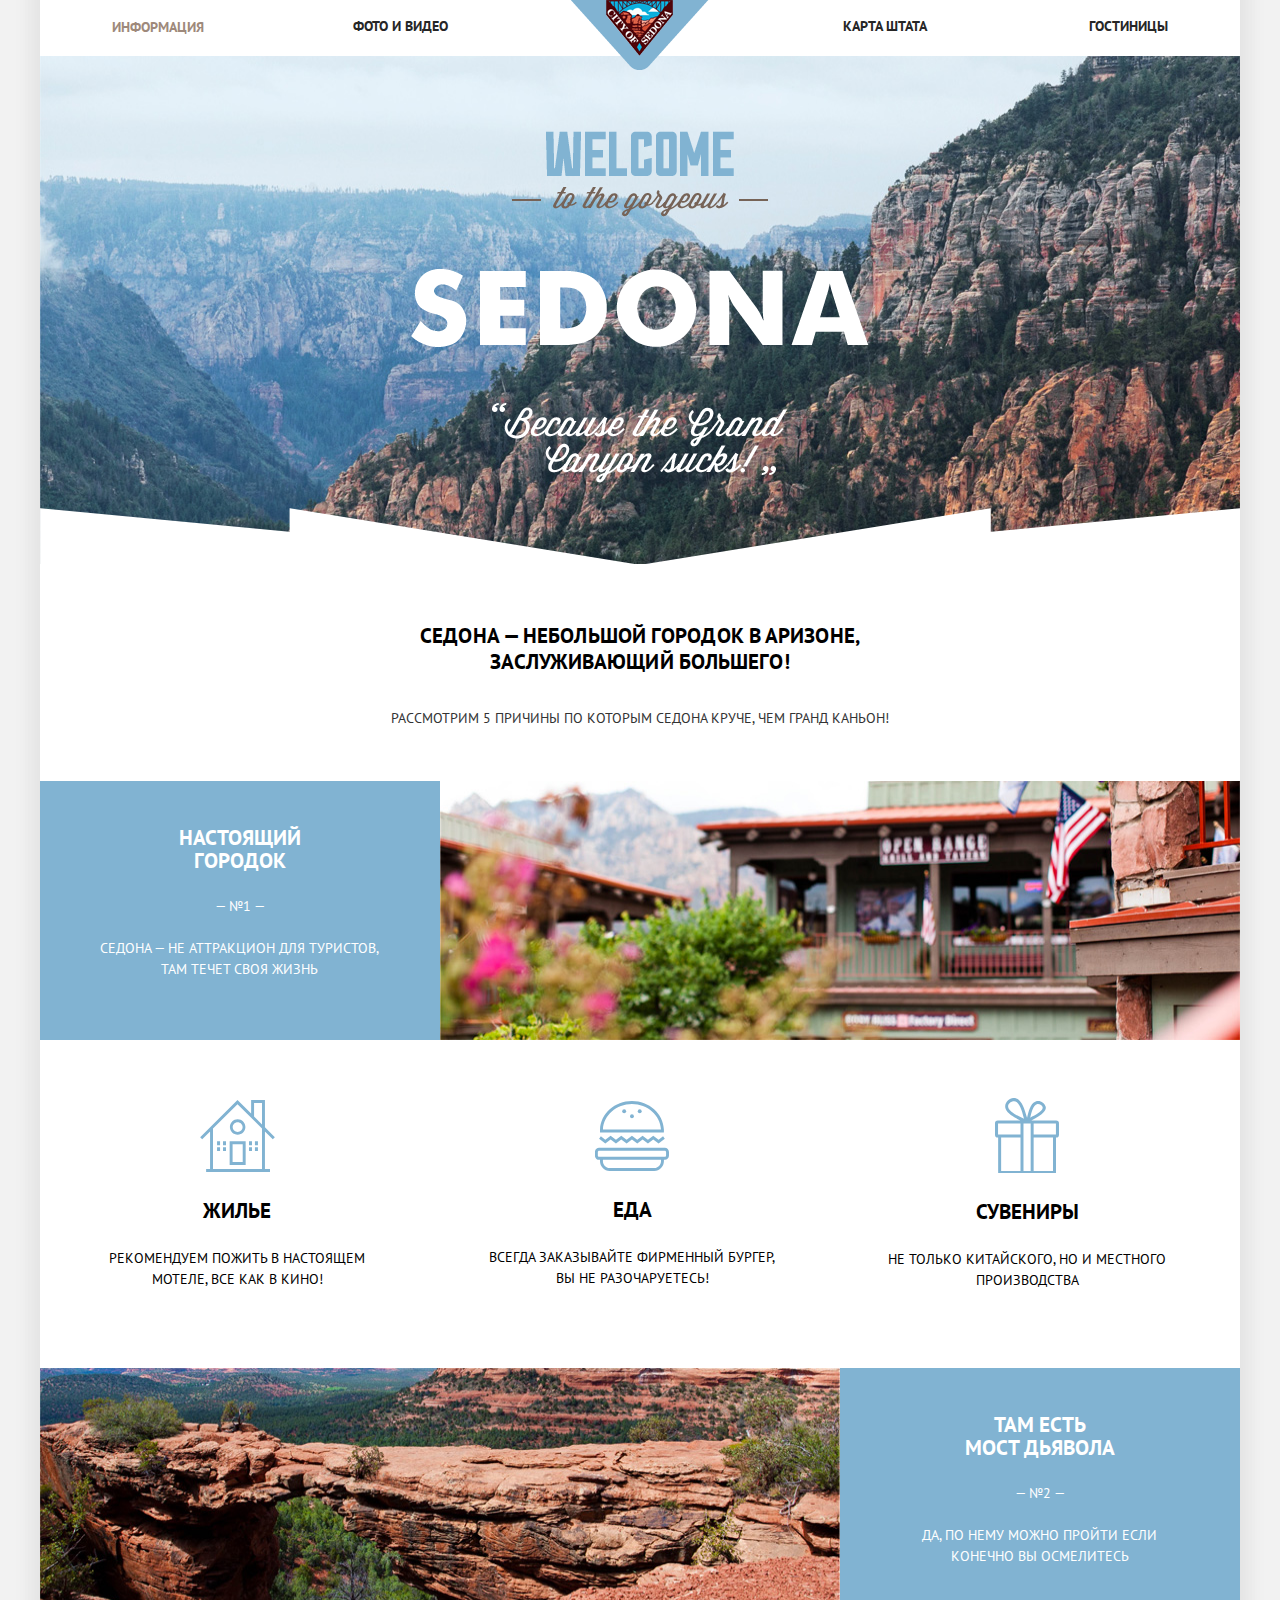
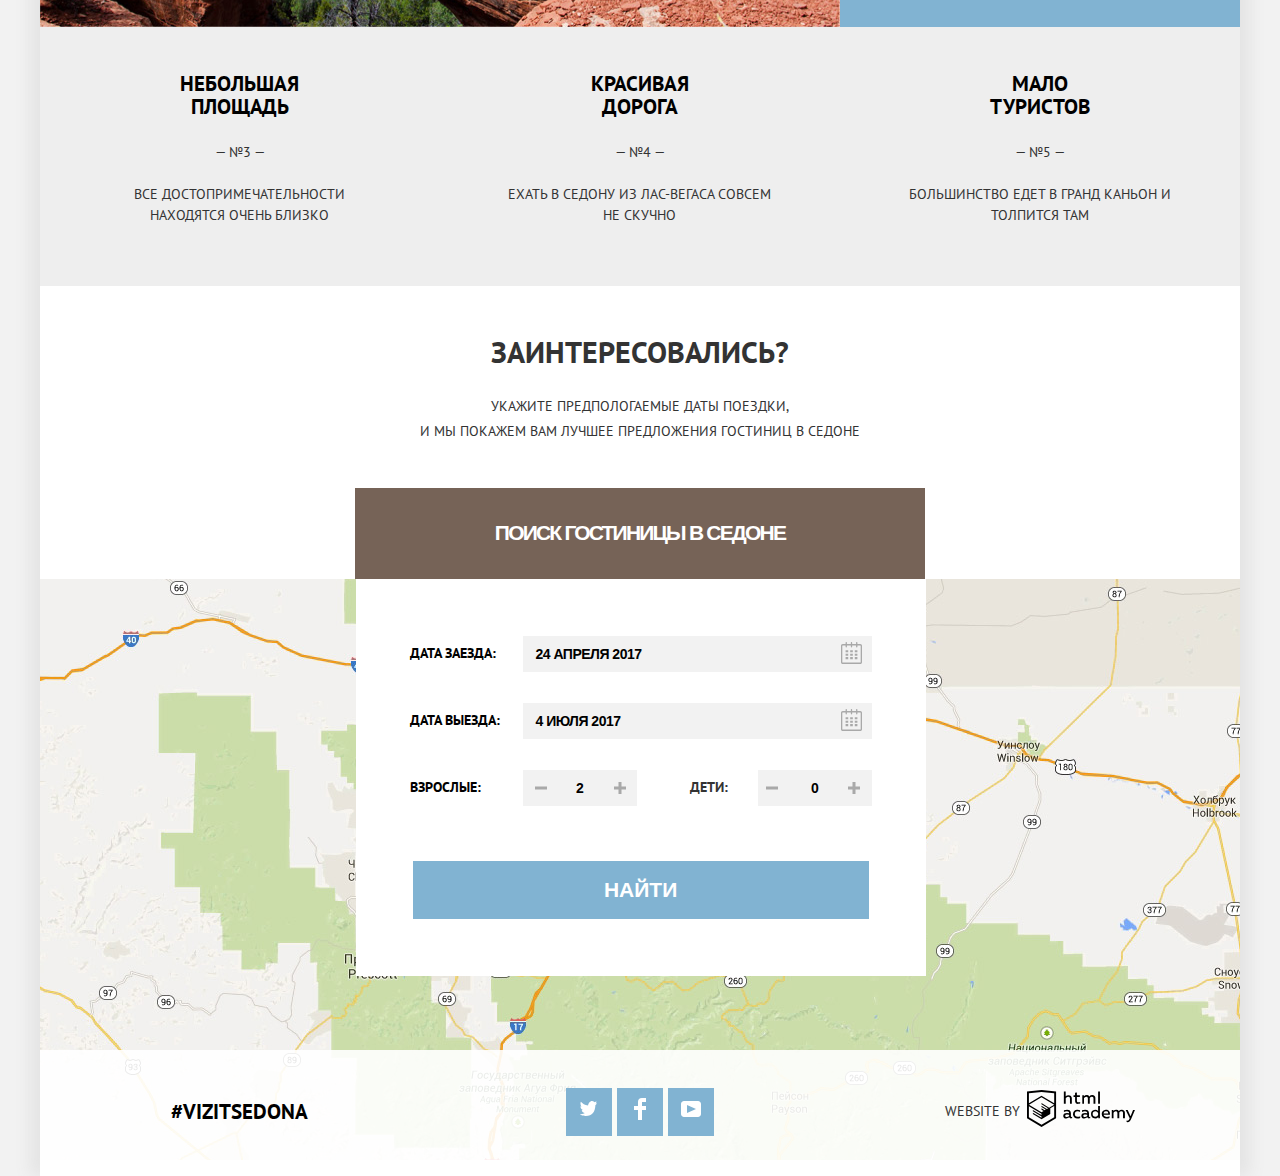
==== commit c3801b86: "23" ====
--- a/index.html
+++ b/index.html
@@ -7,7 +7,7 @@
   <meta http-equiv="X-UA-Compatible" content="ie=edge">
   <title>sedona</title>
   <link href="https://fonts.googleapis.com/css?family=PT+Sans:400,700&amp;subset=cyrillic" rel="stylesheet">
-  <link href="css/normalize.css" rel="stylesheet">
+  <link href="css/minnormalize.css" rel="stylesheet">
   <link href="css/min.css" rel="stylesheet">
 </head>
 
@@ -114,7 +114,7 @@
           <b class="card-title">заинтересовались?</b>
           <p class="card-text">укажите предпологаемые даты поездки,
             <br> и мы покажем вам лучшее предложения гостиниц в седоне</p>
-          <button class="card-link">поиск гостиницы в седоне</button>
+          <button type="button" class="card-link">поиск гостиницы в седоне</button>
           <div class="modal modal-form modal-show">
             <form action="https://echo.htmlacademy.ru" method="post" class="form">
               <div class="form-wrap">
@@ -122,7 +122,7 @@
                   <div class="form-row">
                     <div class="form-block">
                       <label for="arrival" class="form-block__date">дата заезда:</label>
-                      <input type="text" id="arrival" name="arrival" class="form-input form-input__date" value="24 апреля 2017">
+                      <input type="text" id="arrival" name="arrival" class="form-input form-input__date" placeholder="24 апреля 2017">
                       <button type="button" class="form-input__link">
                       <span class="visually-hidden">календарь</span>
                       <svg class="footer-svg" width="21" height="22" fill="#a9a9a9">
@@ -134,7 +134,7 @@
                   <div class="form-row">
                     <div class="form-block">
                       <label for="departure" class="form-block__date">дата выезда:</label>
-                      <input type="text" id="departure" name="departure" class="form-input form-input__date" value="4 июля 2017">
+                      <input type="text" id="departure" name="departure" class="form-input form-input__date" placeholder="4 июля 2017">
                       <button type="button" class="form-input__link">
                       <span class="visually-hidden">календарь</span>
                       <svg class="footer-svg" width="21" height="22" fill="#a9a9a9">
@@ -307,7 +307,7 @@
       </symbol>
     </svg>
   </div>
-  <script src="js/main.js"></script>
+  <script src="js/min.js"></script>
 </body>
 
 </html>
--- a/css/minnormalize.css
+++ b/css/minnormalize.css
@@ -0,0 +1,121 @@
+html{line-height:1.15;
+    -ms-text-size-adjust:100%;
+    -webkit-text-size-adjust:100%;}
+  
+  
+  
+  body{margin:0}
+  
+  article,aside,footer,header,nav,section{display:block}
+  
+  h1{font-size:2em;margin:0.67em 0}
+  
+  
+  
+  figcaption,figure,main{
+    display:block}
+  
+  figure{margin:1em 40px}
+  
+  hr{box-sizing:content-box;
+    height:0;
+    overflow:visible;}
+  
+  pre{font-family:monospace,monospace;
+    font-size:1em;}
+  
+  
+  
+  a{background-color:transparent;
+    -webkit-text-decoration-skip:objects;}
+  
+  abbr[title]{border-bottom:none;
+    text-decoration:underline;
+    text-decoration:underline dotted;}
+  
+  b,strong{font-weight:inherit}
+  
+  b,strong{font-weight:bolder}
+  
+  code,kbd,samp{font-family:monospace,monospace;
+    font-size:1em;}
+  
+  dfn{font-style:italic}
+  
+  mark{background-color:#ff0;color:#000}
+  
+  small{font-size:80%}
+  
+  sub,sup{font-size:75%;line-height:0;position:relative;vertical-align:baseline}sub{bottom:-0.25em}sup{top:-0.5em}
+  
+  
+  
+  audio,video{display:inline-block}
+  
+  audio:not([controls]){display:none;height:0}
+  
+  img{border-style:none}
+  
+  svg:not(:root){overflow:hidden}
+  
+  
+  
+  button,input,optgroup,select,textarea{font-family:sans-serif;
+    font-size:100%;
+    line-height:1.15;
+    margin:0;}
+  
+  button,input{
+    overflow:visible}
+  
+  button,select{
+    text-transform:none}
+  
+  button,html [type="button"],
+  [type="reset"],[type="submit"]{-webkit-appearance:button;}
+  
+  button::-moz-focus-inner,[type="button"]::-moz-focus-inner,[type="reset"]::-moz-focus-inner,[type="submit"]::-moz-focus-inner{border-style:none;padding:0}
+  
+  button:-moz-focusring,[type="button"]:-moz-focusring,[type="reset"]:-moz-focusring,[type="submit"]:-moz-focusring{outline:1px dotted ButtonText}
+  
+  fieldset{padding:0.35em 0.75em 0.625em}
+  
+  legend{box-sizing:border-box;
+    color:inherit;
+    display:table;
+    max-width:100%;
+    padding:0;
+    white-space:normal;}
+  
+  progress{display:inline-block;
+    vertical-align:baseline;}
+  
+  textarea{overflow:auto}
+  
+  [type="checkbox"],[type="radio"]{box-sizing:border-box;
+    padding:0;}
+  
+  [type="number"]::-webkit-inner-spin-button,[type="number"]::-webkit-outer-spin-button{height:auto}
+  
+  [type="search"]{-webkit-appearance:textfield;
+    outline-offset:-2px;}
+  
+  [type="search"]::-webkit-search-cancel-button,[type="search"]::-webkit-search-decoration{-webkit-appearance:none}::-webkit-file-upload-button{-webkit-appearance:button;
+    font:inherit;}
+  
+  
+  
+  details,
+  menu{display:block}
+  
+  summary{display:list-item}
+  
+  
+  
+  canvas{display:inline-block}
+  
+  template{display:none}
+  
+  
+  
+  [hidden]{display:none}--- a/css/min.css
+++ b/css/min.css
@@ -1 +1,3 @@
-@charset "UTF-8";body {position: relative;margin: 0;padding: 0;font-size: 14px;line-height: 21px;color: #333333;text-transform: uppercase;background-color: #f2f2f2;font-family: 'PT Sans', 'Arial', sans-serif;}html {-webkit-box-sizing: border-box;box-sizing: border-box;}*, *::before, *::after {-webkit-box-sizing: inherit;box-sizing: inherit;}input[type=text]::-ms-clear {display: none;width: 0;height: 0;}.visually-hidden {position: absolute;width: 1px;height: 1px;margin: -1px;border: 0;padding: 0;white-space: nowrap;-webkit-clip-path: inset(100%);clip-path: inset(100%);clip: rect(0 0 0 0);overflow: hidden;}img {max-width: 100%;height: auto;overflow: hidden;}.container {width: 1200px;min-width: 768px;margin: 0 auto;background-color: #fff;box-shadow: 0 -10px 15px 5px #e4e4e4;}.title {font-size: 21px;line-height: 26px;color: #000000;}.header {position: relative;width: 100%;padding-top: 16px;padding-bottom: 18px;padding-right: 6%;padding-left: 6%;background-color: #fff;}.logo {position: absolute;top: 0;left: 50%;-webkit-transform: translateX(-50%);-ms-transform: translateX(-50%);transform: translateX(-50%);margin: 0;z-index: 10;}.nav-list, .nav-item {margin: 0;padding: 0;list-style: none;}.nav-list {display: -webkit-box;display: -ms-flexbox;display: flex;-webkit-box-pack: justify;-ms-flex-pack: justify;justify-content: space-between;-webkit-box-pack: justify;-ms-flex-pack: justify;justify-content: space-between;width: 100%;}.nav-item {width: 20%;text-align: right;}.nav-item:first-child, .nav-item:nth-child(2) {text-align: left;}.nav-item:nth-child(2) {margin-right: 11.5%;}.nav-link {padding: 0;margin: 0;outline: 0;text-decoration: none;font-weight: bold;color: #262626;-webkit-transition-duration: .5s;-o-transition-duration: .5s;transition-duration: .5s;}.nav-link:hover {color: #81b3d2;}.nav-link:active {color: #b9d5e6;}.nav-link:focus {color: #81b3d2;}.active {display: inline-block;vertical-align: middle;padding: 0;margin: 0;outline: 0;text-decoration: none;font-weight: bold;color: #9e897b;}}.mountains {display: -webkit-box;display: -ms-flexbox;display: flex;-webkit-box-orient: vertical;-webkit-box-direction: normal;-ms-flex-direction: column;flex-direction: column;-webkit-box-pack: center;-ms-flex-pack: center;justify-content: center;}.mountains-wrap {width: 100%;background-image: url("../img/bg/mask.png"), url("../img/bg/mountains.jpg");background-position: 50% 100%, 50% 21.3%;background-repeat: no-repeat;display: -webkit-box;display: -ms-flexbox;display: flex;-webkit-box-orient: vertical;-webkit-box-direction: normal;-ms-flex-direction: column;flex-direction: column;-webkit-box-pack: end;-ms-flex-pack: end;justify-content: flex-end;-webkit-box-align: center;-ms-flex-align: center;align-items: center;padding-bottom: 58px;padding-top: 75px;}.mountains-wrap__img {margin-bottom: 18px;}.mountains-tagline {width: 100%;background-color: #fff;display: -webkit-box;display: -ms-flexbox;display: flex;-webkit-box-orient: vertical;-webkit-box-direction: normal;-ms-flex-direction: column;flex-direction: column;-webkit-box-pack: center;-ms-flex-pack: center;justify-content: center;-webkit-box-align: center;-ms-flex-align: center;align-items: center;padding-top: 59px;padding-bottom: 52px;margin-top: -1px;}.mountains-title, .mountains-text {margin: 0;padding: 0;}.mountains-title {display: block;width: 38%;text-align: center;margin-bottom: 33px;letter-spacing: .1px;}.town {width: 100%;}.town-list, .town-item, .town-wrap__list, .town-real__service, .town-real__causes {margin: 0;padding: 0;list-style: none;}.town-list {display: -webkit-box;display: -ms-flexbox;display: flex;-ms-flex-wrap: wrap;flex-wrap: wrap;}.town-item {background-color: #81b3d2;}.town-item:first-child {order: -2;}.town-item:first-child, .town-item:nth-child(2), .town-item:first-child .town-title, .town-item:nth-child(2) .town-title {color: #fff;}.town-item:last-child {order: -1;background-color: #fff;}.town-wrap {display: -webkit-box;display: -ms-flexbox;display: flex;}.town-wrap__list {background-color: #fff;color: #000000;}.town-real__causes {background-color: #eee;}.town-wrap img {width: 66.66666;}.town-real {display: -webkit-box;display: -ms-flexbox;display: flex;-webkit-box-orient: vertical;-webkit-box-direction: normal;-ms-flex-direction: column;flex-direction: column;-webkit-box-pack: center;-ms-flex-pack: center;justify-content: center;-webkit-box-align: center;-ms-flex-align: center;align-items: center;width: 33.33333%;max-width: 400px;padding-top: 45px;}.town-real__service {padding-top: 58px;padding-bottom: 17px;}.town-real__service::before {content: "";display: table;}.town-real__service--one::before {width: 75px;height: 72px;background-image: url("../img/icons/icon-1.svg");}.town-real__service--two::before {width: 74px;height: 70px;background-image: url("../img/icons/icon-3.svg");}.town-real__service--three::before {width: 64px;height: 75px;background-image: url("../img/icons/icon-2.svg");}.town-title {margin: 0;padding: 0;display: block;width: 38%;line-height: 23px;text-align: center;margin-bottom: 10px;}.town-title__service {margin-top: 26px;margin-bottom: 10px;}.town-title__devil {width: 37.7%;}.town-number {margin-bottom: 7px;}.town-tagline {display: block;width: 75%;text-align: center;margin-bottom: 60px;}.town-tagline__small {width: 70%;}.card-wrap {position: relative;width: 100%;display: -webkit-box;display: -ms-flexbox;display: flex;-webkit-box-orient: vertical;-webkit-box-direction: normal;-ms-flex-direction: column;flex-direction: column;-webkit-box-pack: justify;-ms-flex-pack: justify;justify-content: space-between;-webkit-box-align: center;-ms-flex-align: center;align-items: center;padding-top: 55px;}.card-title {font-size: 30px;font-weight: bold;margin-bottom: 18px;}.card-text {text-align: center;line-height: 1.8;margin-bottom: 44px;}.card-link {position: relative;z-index: 1;display: block;padding: 0;margin: 0;text-decoration: none;width: 47.4%;min-width: 570px;text-align: center;padding: 33px;font-size: 21px;text-transform: uppercase;font-weight: bold;letter-spacing: -1.8px;color: #fff;background-color: #766357;border: 0;outline: 0;-webkit-transition-duration: .5s;-o-transition-duration: .5s;transition-duration: .5s;}.card-link:hover, .card-link:focus {background-color: #604e43;}.card-link:active {color: #8b827c;background-color: #503e33;}@keyframes bounce {0% {transform: translateY(-570px) ;opacity: 0;//z-index: -2;}25% {transform: translateY(-427.5px);opacity: 0;//z-index: -1;}50% {transform: translateY(-285px);opacity: 0;//z-index: -1;}75% {opacity: 0;transform: translateY(-142.5px);}100% {transform: translateY(0);}}@keyframes shake {0%, 100% {transform: translateX(0);}10%, 30%, 50%, 70%, 90% {transform: translateX(-10px);}20%, 40%, 60%, 80% {transform: translateX(10px);}}.modal {display: none;position: absolute;background-color: #fff;}.modal-show {display: block;animation: bounce .8s;}.modal-error {animation: shake 0.6s;}.modal-form {top: 100%;left: 26.3%;width: 47.4%;min-width: 570px;padding: 57px;}.form-wrap {display: -webkit-box;display: -ms-flexbox;display: flex;-webkit-box-orient: vertical;-webkit-box-direction: normal;-ms-flex-direction: column;flex-direction: column;-webkit-box-align: center;-ms-flex-align: center;align-items: center;}.form-block__grupp {margin-bottom: 24px;}.form-row {min-width: 460px;display: -webkit-box;display: -ms-flexbox;display: flex;margin-bottom: 31px;}.form-block {position: relative;display: -webkit-box;display: -ms-flexbox;display: flex;-webkit-box-align: center;-ms-flex-align: center;align-items: center;-webkit-box-flex: 1;-ms-flex: 1;flex: 1;font-weight: bold;}.form-block__date {width: 33.3%;}.form-block__text {margin-right: 42px;}.form-block__text--right {margin-left: 53px;margin-right: 30px;}.form-input {min-width: 345px;font-size: 14px;font-weight: bold;text-transform: uppercase;letter-spacing: -.5px;padding: 10px 12px;width: 100%;background-color: #f2f2f2;border: 0;outline: 0;}.form-input__adults {min-width: 114px;text-align: center;}.form-input:hover {background-color: #ebebeb;}.form-input:focus {outline: 3px solid #e5e5e5;background-color: #fff;}.form-input__link {position: absolute;left: 92%;top: 15%;background: transparent;border: 0;outline: 0;}.form-input__link:hover svg, .form-input__link:focus svg {fill: #000;}.form-input__link:active svg {fill: #81b3d2;}.form-input__button {position: absolute;left: 87%;top: 28%;background: transparent;border: 0;outline: 0;}.form-input__button--minus {left: 52%;}.form-input__button:hover svg line, .form-input__button:focus svg line {stroke: #000;}.form-input__button:active svg line {stroke: #81b3d2;}.form-submit {width: 100%;padding: 17px 0;font-size: 21px;font-weight: bold;text-transform: uppercase;color: #fff;background-color: #81b3d2;border: 0;outline: 0;-webkit-transition-duration: .5s;-o-transition-duration: .5s;transition-duration: .5s;}.form-submit:hover, .form-submit:focus {background-color: #669ec0;}.form-submit:active {color: #94b9d2;background-color: #5496bd;}.card-map {background-image: url(../img/bg/map.jpg);background-position: center center;background-size: cover;background-repeat: no-repeat;width: 100%;min-height: 575px;}.card-map iframe {width: 100%;min-height: 575px;border: 0;}.footer {width: 100%;padding-top: 33px;padding-bottom: 35px;}.footer-absolute {position: relative;margin-top: -110px;background-color: rgba(255, 255, 255, 0.9);}.footer-wrap {display: -webkit-box;display: -ms-flexbox;display: flex;-webkit-box-pack: justify;-ms-flex-pack: justify;justify-content: space-between;-webkit-box-align: center;-ms-flex-align: center;align-items: center;}.footer-vizit {-ms-flex-preferred-size: 33.3%;flex-basis: 33.3%;text-align: center;font-weight: bold;}.footer-list, .footer-item {margin: 0;padding: 0;list-style: none;}.footer-list {-ms-flex-preferred-size: 33.3%;flex-basis: 33.3%;max-width: 400px;display: -webkit-box;display: -ms-flexbox;display: flex;-ms-flex-wrap: wrap;flex-wrap: wrap;margin-top: 5px;margin-left: -6px;}.footer-list .footer-item {display: -webkit-box;display: -ms-flexbox;display: flex;-webkit-box-pack: center;-ms-flex-pack: center;justify-content: center;-webkit-box-align: center;-ms-flex-align: center;align-items: center;background: #81b3d2;width: 46px;height: 48px;margin-left: 5px;margin-bottom: 5px;-webkit-transition-duration: .5s;-o-transition-duration: .5s;transition-duration: .5s;}.footer-list .footer-item:hover {background-color: #669ec0;}.footer-list .footer-item:active {background-color: #5496bd;}.footer-list .footer-item:active svg{fill: #88b6d1;}.footer-copyright {-ms-flex-preferred-size: 33.3%;flex-basis: 33.3%;display: -webkit-box;display: -ms-flexbox;display: flex;-webkit-box-align: center;-ms-flex-align: center;align-items: center;-webkit-box-pack: center;-ms-flex-pack: center;justify-content: center;}.footer-html__link {margin-left: 7px;-webkit-transition-duration: .5s;-o-transition-duration: .5s;transition-duration: .5s;}.footer-html__link:hover svg {fill: #81b3d2;}.footer-html__link:active svg {fill: #bdbbbc;}.shape {width: 100%;background-image: url("../img/bg/filter background.jpg");background-size: cover;background-repeat: no-repeat;background-color: #41b3d2;padding-top: 26px;padding-bottom: 8px;padding-left: 6%;padding-right: 6%;}.shape-form {display: -webkit-box;display: -ms-flexbox;display: flex;-webkit-box-pack: justify;-ms-flex-pack: justify;justify-content: space-between;color: #fff;}.shape-wrap {display: -webkit-box;display: -ms-flexbox;display: flex;width: 59.6%;-webkit-box-pack: start;-ms-flex-pack: start;justify-content: flex-start;}.shape-block {border: 0;margin: 0;padding: 0;}.shape-block:last-child {margin-left: 26%;}.shape-title {padding: 0;margin: 0;margin-bottom: 24px;font-size: 16px;font-weight: bold;text-transform: uppercase;color: #fff;}.shape-form__checkbox {display: -webkit-box;display: -ms-flexbox;display: flex;-webkit-box-align: center;-ms-flex-align: center;align-items: center;margin-bottom: 22px;}.shape-form__input {position: absolute;left: -9999px;}.shape-form__fake {position: relative;width: 24px;height: 24px;margin-right: 16px;border-radius: 3px;border: 2px solid #fff;}.shape-form__input:checked + .shape-form__fake::before, .shape-form__input:checked + .shape-form__fake::after {content: "";display: table;position: absolute;}.shape-form__input:checked + .shape-form__fake::before {border: 4px solid #fff;content: "";display: table;position: absolute;top: -1px;left: 3.5px;width: 21px;height: 11px;border-color: #fff;border-top-style: none;border-right-style: none;-webkit-transform: rotate(-45deg);-ms-transform: rotate(-45deg);transform: rotate(-45deg);z-index: 1;}.shape-form__input:checked + .shape-form__fake::after {right: -4.5px;top: -1px;width: 9px;height: 8px;background-color: #699ecf;-webkit-transform: rotate(-45deg);-ms-transform: rotate(-45deg);transform: rotate(-45deg);}.shape-form__input:focus + .shape-form__fake {outline: 1px solid #555555;}.shape-form__input:disabled + .shape-form__fake {border-color: #6a6a6a;}.shape-form__input:disabled + .shape-form__fake::before {border-color: #6a6a6a;}.shape-form__input:disabled + .shape-form__fake::after {background-color: #5483ad;}.shape-block__filter {width: 40.4%;}.shape-title__filter {margin-bottom: 11px;}.shape-price__controls {position: relative;display: -webkit-box;display: -ms-flexbox;display: flex;-ms-flex-pack: distribute;justify-content: space-around;width: 100%;margin-bottom: 20px;border: 2px solid #ffffff;border-radius: 2px;}.shape-price__controls::after {content: "";position: absolute;top: 50%;left: 50%;width: 2px;height: 22px;background: #ffffff;-webkit-transform: translate(-50%, -50%);-ms-transform: translate(-50%, -50%);transform: translate(-50%, -50%);}.shape-price__label {display: -webkit-box;display: -ms-flexbox;display: flex;-webkit-box-align: center;-ms-flex-align: center;align-items: center;-webkit-box-pack: center;-ms-flex-pack: center;justify-content: center;line-height: 33px;padding-left: 15px;cursor: pointer;}.shape-price__label:first-child {padding-left: 33px;}.shape-price__input {width: 50px;padding-left: 5px;color: inherit;background: 0;outline: 0;border: 0;}.shape-range__controls {position: relative;margin-bottom: 30px;}.shape-scale {height: 2px;background: #938482;}.shape-bar {width: 80%;height: 2px;background: #ffffff;}.shape-toggle {position: absolute;top: -9px;width: 4px;height: 4px;background: #ababab;border: 8px solid #ffffff;border-radius: 50%;-webkit-box-sizing: content-box;box-sizing: content-box;-webkit-box-shadow: 0 2px 1px 0 rgba(0, 1, 1, 0.2);box-shadow: 0 2px 1px 0 rgba(0, 1, 1, 0.2);cursor: pointer;-webkit-transition-duration: .2s;-o-transition-duration: .2s;transition-duration: .2s;}.shape-toggle__min {left: 0;}.shape-toggle__max {left: 80%;}.shape-toggle:hover {width: 5.5px;height: 5.5px;}.shape-btn {display: block;margin: 0 86px;padding: 8px 32px;font-size: 14px;letter-spacing: -.5px;color: #ffffff;text-transform: uppercase;background: transparent;border: 2px solid #ffffff;border-radius: 2px;cursor: pointer;-webkit-transition-duration: .5s;-o-transition-duration: .5s;transition-duration: .5s;}.shape-btn:hover, .shape-btn:focus {color: #000000;background: #ffffff;}.hotels {width: 100%;padding-top: 32px;}.hotels-sorting {display: -webkit-box;display: -ms-flexbox;display: flex;-webkit-box-pack: justify;-ms-flex-pack: justify;justify-content: space-between;padding-left: 6%;padding-right: 6%;margin-bottom: 30px;}.hotels-sorting__wrap {display: -webkit-box;display: -ms-flexbox;display: flex;-webkit-box-align: center;-ms-flex-align: center;align-items: center;font-size: 12px;}.hotels-sorting__title {display: block;min-width: 118px;font-weight: bold;text-transform: uppercase;margin-right: 50px;}.hotels-sorting__list, .hotels-sorting__item {margin: 0;padding: 0;list-style: none;}.hotels-sorting__list {display: -webkit-box;display: -ms-flexbox;display: flex;-ms-flex-wrap: wrap;flex-wrap: wrap;margin-left: 10px;}.hotels-sorting__item {margin-left: 30px;}.hotels-sorting__link, .sorting-active {display: block;padding: 0;margin: 0;line-height: 18px;text-decoration: none;letter-spacing: .2px;color: #cacaca;border-bottom: 1px dotted #81b3d2;-webkit-transition-duration: .5s;-o-transition-duration: .5s;transition-duration: .5s;}.hotels-sorting__link:hover {color: #81b3d2;}.hotels-sorting__link:active {color: #000;border: 0;}.sorting-active {color: #81b3d2;border: 0;}.hotels-sorting__button {display: -webkit-box;display: -ms-flexbox;display: flex;-webkit-box-align: center;-ms-flex-align: center;align-items: center;}.submit::before {content: "";display: block;width: 0;height: 0;border-right: 6px solid transparent;border-left: 6px solid transparent;border-top: 12px solid #cacaca;-webkit-transition-duration: .5s;-o-transition-duration: .5s;transition-duration: .5s;}.submit-up::before {-webkit-transform: rotate(180deg);-ms-transform: rotate(180deg);transform: rotate(180deg);margin-right: 8px;}.submit-up:hover::before {border-top-color: #000;}.submit-up:active::before {border-top-color: #81b3d2;}.submit-active::before {border-top-color: #81b3d2;}.hotels-list:last-child {border-bottom: 1px solid #e5e5e5;}.hotels-list, .hotels-item {margin: 0;padding: 0;list-style: none;}.hotels-item {display: -webkit-box;display: -ms-flexbox;display: flex;-webkit-box-pack: justify;-ms-flex-pack: justify;justify-content: space-between;padding-top: 28px;padding-bottom: 28px;padding-left: 6%;padding-right: 6%;border-top: 1px solid #e5e5e5;}.hotels-description {display: -webkit-box;display: -ms-flexbox;display: flex;-webkit-box-align: center;-ms-flex-align: center;align-items: center;}.hotels-photo {display: block;padding: 0;margin: 0;min-width: 135px;text-decoration: none;display: -webkit-box;display: -ms-flexbox;display: flex;-webkit-box-pack: center;-ms-flex-pack: center;justify-content: center;-webkit-box-align: center;-ms-flex-align: center;align-items: center;margin-right: 30px;}.hotels-portrait {display: -webkit-box;display: -ms-flexbox;display: flex;-webkit-box-orient: vertical;-webkit-box-direction: normal;-ms-flex-direction: column;flex-direction: column;}.title__hotels {padding: 0;margin: 0;min-width: 240px;text-align: left;line-height: 18px;letter-spacing: .2px;}.title__hotels a {display: block;padding: 0;margin: 0;text-decoration: none;color: #000;-webkit-transition-duration: .5s;-o-transition-duration: .5s;transition-duration: .5s;}.title__hotels a:hover {color: #81b3d2;}.title__hotels a:active {color: #cacaca;}.hotels-price {display: -webkit-box;display: -ms-flexbox;display: flex;}.hotels-price__block {display: -webkit-box;display: -ms-flexbox;display: flex;-webkit-box-orient: vertical;-webkit-box-direction: normal;-ms-flex-direction: column;flex-direction: column;-webkit-box-pack: justify;-ms-flex-pack: justify;justify-content: space-between;}.hotels-link {display: block;padding: 0;margin: 0;text-decoration: none;padding: 3px 16px;color: #fff;font-weight: bold;}.hotels-link__blue {background-color: #81b3d2;margin-right: 8px;-webkit-transition-duration: .5s;-o-transition-duration: .5s;transition-duration: .5s;}.hotels-link__blue:hover {background-color: #669ec0;}.hotels-link__blue:active {color: #94b9d2;background-color: #5496bd;}.hotels-link__red {background-color: #766357;-webkit-transition-duration: .5s;-o-transition-duration: .5s;transition-duration: .5s;}.hotels-link__red:hover {background-color: #604e43;}.hotels-link__red:active {color: #65564e;background-color: #503e33;}.hotels-rating {display: -webkit-box;display: -ms-flexbox;display: flex;-webkit-box-orient: vertical;-webkit-box-direction: normal;-ms-flex-direction: column;flex-direction: column;-webkit-box-pack: justify;-ms-flex-pack: justify;justify-content: space-between;-webkit-box-align: end;-ms-flex-align: end;align-items: flex-end;min-width: 140px;}.hotels-rating__list, .hotels-rating_item {margin: 0;padding: 0;list-style: none;}.hotels-rating__list {display: -webkit-box;display: -ms-flexbox;display: flex;}.hotels-rating_item {position: relative;margin-left: 5px;}.hotels-rating_item::before {position: absolute;left: 0;top: 0;content: "";display: block;background-image: url("../img/icons/star.svg");background-repeat: no-repeat;}.hotels-rating__stock {padding: 3px 13px;background-color: #f2f2f2;}+@charset "UTF-8";body{position:relative;margin:0;padding:0;font-size:14px;line-height:21px;color:#333333;text-transform:uppercase;background-color:#f2f2f2;font-family:'PT Sans','Arial',sans-serif}html{-webkit-box-sizing:border-box;box-sizing:border-box}*,*::before,*::after{-webkit-box-sizing:inherit;box-sizing:inherit}input[type=text]::-ms-clear{display:none;width:0;height:0}.visually-hidden{position:absolute;width:1px;height:1px;margin:-1px;border:0;padding:0;white-space:nowrap;-webkit-clip-path:inset(100%);clip-path:inset(100%);clip:rect(0 0 0 0);overflow:hidden}img{max-width:100%;height:auto;overflow:hidden}.container{width:1200px;margin:0 auto;background-color:#fff;box-shadow:0 -10px 15px 10px #e4e4e4}.title{font-size:21px;line-height:26px;color:#000000}.header{position:relative;width:100%;padding-top:16px;padding-bottom:18px;padding-right:6%;padding-left:6%;background-color:#fff}.logo{position:absolute;top:0;left:50%;-webkit-transform:translateX(-50%);-ms-transform:translateX(-50%);transform:translateX(-50%);margin:0;z-index:10}.nav-list,.nav-item{margin:0;padding:0;list-style:none}.nav-list{display:-webkit-box;display:-ms-flexbox;display:flex;-webkit-box-pack:justify;-ms-flex-pack:justify;justify-content:space-between;-webkit-box-pack:justify;-ms-flex-pack:justify;justify-content:space-between;width:100%}.nav-item{width:20%;text-align:right}.nav-item:first-child,.nav-item:nth-child(2){text-align:left}.nav-item:nth-child(2){margin-right:11.5%}.nav-link{padding:0;margin:0;outline:0;text-decoration:none;font-weight:bold;color:#262626;-webkit-transition-duration:.5s;-o-transition-duration:.5s;transition-duration:.5s}.nav-link:hover{color:#81b3d2}.nav-link:active{color:#b9d5e6}.nav-link:focus{color:#81b3d2}.active{display:inline-block;vertical-align:middle;padding:0;margin:0;outline:0;text-decoration:none;font-weight:bold;color:#9e897b}}.mountains{display:-webkit-box;display:-ms-flexbox;display:flex;-webkit-box-orient:vertical;-webkit-box-direction:normal;-ms-flex-direction:column;flex-direction:column;-webkit-box-pack:center;-ms-flex-pack:center;justify-content:center}.mountains-wrap{width:100%;background-image:url("../img/bg/mask.png"),url("../img/bg/mountains.jpg");background-position:50% 100%,50% 21.3%;background-repeat:no-repeat;display:-webkit-box;display:-ms-flexbox;display:flex;-webkit-box-orient:vertical;-webkit-box-direction:normal;-ms-flex-direction:column;flex-direction:column;-webkit-box-pack:end;-ms-flex-pack:end;justify-content:flex-end;-webkit-box-align:center;-ms-flex-align:center;align-items:center;padding-bottom:58px;padding-top:75px}.mountains-wrap__img{margin-bottom:18px}.mountains-tagline{width:100%;background-color:#fff;display:-webkit-box;display:-ms-flexbox;display:flex;-webkit-box-orient:vertical;-webkit-box-direction:normal;-ms-flex-direction:column;flex-direction:column;-webkit-box-pack:center;-ms-flex-pack:center;justify-content:center;-webkit-box-align:center;-ms-flex-align:center;align-items:center;padding-top:59px;padding-bottom:52px;margin-top:-1px}.mountains-title,.mountains-text{margin:0;padding:0}.mountains-title{display:block;width:38%;text-align:center;margin-bottom:33px;letter-spacing:.1px}.town{width:100%}.town-list,.town-item,.town-wrap__list,.town-real__service,.town-real__causes{margin:0;padding:0;list-style:none}.town-list{display:-webkit-box;display:-ms-flexbox;display:flex;-ms-flex-wrap:wrap;flex-wrap:wrap}.town-item{background-color:#81b3d2}.town-item:first-child{order:-2}.town-item:first-child,.town-item:nth-child(2),.town-item:first-child .town-title,.town-item:nth-child(2) .town-title{color:#fff}.town-item:last-child{order:-1;background-color:#fff}.town-wrap{display:-webkit-box;display:-ms-flexbox;display:flex}.town-wrap__list{background-color:#fff;color:#000000}.town-real__causes{background-color:#eee}.town-wrap img{width:66.66666}.town-real{display:-webkit-box;display:-ms-flexbox;display:flex;-webkit-box-orient:vertical;-webkit-box-direction:normal;-ms-flex-direction:column;flex-direction:column;-webkit-box-pack:center;-ms-flex-pack:center;justify-content:center;-webkit-box-align:center;-ms-flex-align:center;align-items:center;width:33.33333%;max-width:400px;padding-top:45px}.town-real__service{padding-top:58px;padding-bottom:17px}.town-real__service::before{content:"";display:table}.town-real__service--one::before{width:75px;height:72px;background-image:url("../img/icons/icon-1.svg")}.town-real__service--two::before{width:74px;height:70px;background-image:url("../img/icons/icon-3.svg")}.town-real__service--three::before{width:64px;height:75px;background-image:url("../img/icons/icon-2.svg")}.town-title{
+    margin:0;padding:0;display:block;width:38%;line-height:23px;text-align:center;margin-bottom:10px}.town-title__service{margin-top:26px;margin-bottom:10px}.town-title__devil{width:37.7%}.town-number{margin-bottom:7px}.town-tagline{display:block;width:75%;text-align:center;margin-bottom:60px}.town-tagline__small{width:70%}.card-wrap{position:relative;width:100%;display:-webkit-box;display:-ms-flexbox;display:flex;-webkit-box-orient:vertical;-webkit-box-direction:normal;-ms-flex-direction:column;flex-direction:column;-webkit-box-pack:justify;-ms-flex-pack:justify;justify-content:space-between;-webkit-box-align:center;-ms-flex-align:center;align-items:center;padding-top:55px}.card-title{font-size:30px;font-weight:bold;margin-bottom:18px}.card-text{text-align:center;line-height:1.8;margin-bottom:44px}.card-link{position:relative;z-index:1;display:block;padding:0;margin:0;text-decoration:none;width:47.4%;min-width:570px;text-align:center;padding:33px;font-size:21px;text-transform:uppercase;font-weight:bold;letter-spacing:-1.8px;color:#fff;background-color:#766357;border:0;outline:0;-webkit-transition-duration:.5s;-o-transition-duration:.5s;transition-duration:.5s}.card-link:hover,.card-link:focus{background-color:#604e43}.card-link:active{color:#8b827c;background-color:#503e33}@keyframes bounce{0%{transform:translateY(-570px);opacity:0}25%{transform:translateY(-427.5px);opacity:0}50%{transform:translateY(-285px);opacity:0}70%{opacity:0;transform:translateY(-182.5px)}100%{transform:translateY(0)}}@keyframes shake{0%,100%{transform:translateX(0)}10%,30%,50%,70%,90%{transform:translateX(-10px)}20%,40%,60%,80%{transform:translateX(10px)}}.modal{display:none;position:absolute;background-color:#fff}.modal-show{display:block;animation:bounce 1s}.modal-error{animation:shake 0.6s}.modal-form{top:100%;left:26.3%;width:47.4%;min-width:570px;padding:57px}.form-wrap{display:-webkit-box;display:-ms-flexbox;display:flex;-webkit-box-orient:vertical;-webkit-box-direction:normal;-ms-flex-direction:column;flex-direction:column;-webkit-box-align:center;-ms-flex-align:center;align-items:center}.form-block__grupp{margin-bottom:24px}.form-row{min-width:460px;display:-webkit-box;display:-ms-flexbox;display:flex;margin-bottom:31px}.form-block{position:relative;display:-webkit-box;display:-ms-flexbox;display:flex;-webkit-box-align:center;-ms-flex-align:center;align-items:center;-webkit-box-flex:1;-ms-flex:1;flex:1;font-weight:bold}.form-block__date{width:33.3%;color:#000}.form-block__text{margin-right:42px;color:#000}.form-block__text--right{margin-left:53px;margin-right:30px}.form-input{min-width:345px;font-size:14px;font-weight:bold;text-transform:uppercase;letter-spacing:-.5px;padding:10px 12px;width:100%;background-color:#f2f2f2;border:0;outline:0}::-webkit-input-placeholder{color:#000}::-moz-placeholder{color:#000}:-moz-placeholder{color:#000}:-ms-input-placeholder{color:#000}.form-input__adults{min-width:114px;text-align:center}.form-input:hover{background-color:#ebebeb}.form-input:focus{outline:3px solid #e5e5e5;background-color:#fff}.form-input__link{position:absolute;left:92%;top:15%;background:transparent;border:0;outline:0}.form-input__link:hover svg,.form-input__link:focus svg{fill:#000}.form-input__link:active svg{fill:#81b3d2}.form-input__button{position:absolute;left:87%;top:28%;background:transparent;border:0;outline:0}.form-input__button--minus{left:52%}.form-input__button:hover svg line,.form-input__button:focus svg line{stroke:#000}.form-input__button:active svg line{stroke:#81b3d2}.form-submit{width:100%;padding:17px 0;font-size:21px;font-weight:bold;text-transform:uppercase;color:#fff;background-color:#81b3d2;border:0;outline:0;-webkit-transition-duration:.5s;-o-transition-duration:.5s;transition-duration:.5s}.form-submit:hover,.form-submit:focus{background-color:#669ec0}.form-submit:active{color:#94b9d2;background-color:#5496bd}.card-map{background-image:url(../img/bg/map.jpg);background-position:center center;background-size:cover;background-repeat:no-repeat;width:100%;min-height:575px}.card-map iframe{width:100%;min-height:575px;border:0}.footer{width:100%;padding-top:33px;padding-bottom:35px}.footer-absolute{position:relative;margin-top:-110px;background-color:rgba(255,255,255,0.9)}.footer-wrap{display:-webkit-box;display:-ms-flexbox;display:flex;-webkit-box-pack:justify;-ms-flex-pack:justify;justify-content:space-between;-webkit-box-align:center;-ms-flex-align:center;align-items:center}.footer-vizit{-ms-flex-preferred-size:33.3%;flex-basis:33.3%;text-align:center;font-weight:bold}.footer-list,.footer-item{margin:0;padding:0;list-style:none}.footer-list{-ms-flex-preferred-size:33.3%;flex-basis:33.3%;max-width:400px;display:-webkit-box;display:-ms-flexbox;display:flex;-ms-flex-wrap:wrap;flex-wrap:wrap;margin-top:5px;margin-left:-6px}.footer-list .footer-item{display:-webkit-box;display:-ms-flexbox;display:flex;-webkit-box-pack:center;-ms-flex-pack:center;justify-content:center;-webkit-box-align:center;-ms-flex-align:center;align-items:center;background:#81b3d2;width:46px;height:48px;margin-left:5px;margin-bottom:5px;-webkit-transition-duration:.5s;-o-transition-duration:.5s;transition-duration:.5s}.footer-list .footer-item:hover{background-color:#669ec0}.footer-list .footer-item:active{background-color:#5496bd}.footer-list .footer-item:active svg{fill:#88b6d1}.footer-copyright{-ms-flex-preferred-size:33.3%;flex-basis:33.3%;display:-webkit-box;display:-ms-flexbox;display:flex;-webkit-box-align:center;-ms-flex-align:center;align-items:center;-webkit-box-pack:center;-ms-flex-pack:center;justify-content:center}.footer-html__link{margin-left:7px;-webkit-transition-duration:.5s;-o-transition-duration:.5s;transition-duration:.5s}.footer-html__link:hover svg{fill:#81b3d2}.footer-html__link:active svg{fill:#bdbbbc}.shape{width:100%;background-image:url("../img/bg/filter background.jpg");background-size:cover;background-repeat:no-repeat;background-color:#41b3d2;padding-top:26px;padding-bottom:8px;padding-left:6%;padding-right:6%}.shape-form{display:-webkit-box;display:-ms-flexbox;display:flex;-webkit-box-pack:justify;-ms-flex-pack:justify;justify-content:space-between;color:#fff}.shape-wrap{display:-webkit-box;display:-ms-flexbox;display:flex;width:59.6%;-webkit-box-pack:start;-ms-flex-pack:start;justify-content:flex-start}.shape-block{border:0;margin:0;padding:0}.shape-block:last-child{margin-left:26%}.shape-title{padding:0;margin:0;margin-bottom:24px;font-size:16px;font-weight:bold;text-transform:uppercase;color:#fff}.shape-form__checkbox{display:-webkit-box;display:-ms-flexbox;display:flex;-webkit-box-align:center;-ms-flex-align:center;align-items:center;margin-bottom:22px}.shape-form__input{position:absolute;left:-9999px}.shape-form__fake{position:relative;width:24px;height:24px;margin-right:16px;border-radius:3px;border:2px solid #fff}.shape-form__input:checked+.shape-form__fake::before,.shape-form__input:checked+.shape-form__fake::after{content:"";display:table;position:absolute}.shape-form__input:checked+.shape-form__fake::before{border:4px solid #fff;content:"";display:table;position:absolute;top:-1px;left:3.5px;width:21px;height:11px;border-color:#fff;border-top-style:none;border-right-style:none;-webkit-transform:rotate(-45deg);-ms-transform:rotate(-45deg);transform:rotate(-45deg);z-index:1}.shape-form__input:checked+.shape-form__fake::after{right:-4.5px;top:-1px;width:9px;height:8px;background-color:#699ecf;-webkit-transform:rotate(-45deg);-ms-transform:rotate(-45deg);transform:rotate(-45deg)}.shape-form__input:focus+.shape-form__fake{outline:1px solid #555555}.shape-form__input:disabled+.shape-form__fake{border-color:#6a6a6a}.shape-form__input:disabled+.shape-form__fake::before{border-color:#6a6a6a}.shape-form__input:disabled+.shape-form__fake::after{background-color:#5483ad}.shape-block__filter{width:40.4%}.shape-title__filter{margin-bottom:11px}.shape-price__controls{position:relative;display:-webkit-box;display:-ms-flexbox;display:flex;-ms-flex-pack:distribute;justify-content:space-around;width:100%;margin-bottom:20px;border:2px solid #ffffff;border-radius:2px}.shape-price__controls::after{content:"";position:absolute;top:50%;left:50%;width:2px;height:22px;background:#ffffff;-webkit-transform:translate(-50%,-50%);-ms-transform:translate(-50%,-50%);transform:translate(-50%,-50%)}.shape-price__label{display:-webkit-box;display:-ms-flexbox;display:flex;-webkit-box-align:center;-ms-flex-align:center;align-items:center;-webkit-box-pack:center;-ms-flex-pack:center;justify-content:center;line-height:33px;padding-left:15px;cursor:pointer}.shape-price__label:first-child{padding-left:33px}.shape-price__input{width:50px;padding-left:5px;color:inherit;background:0;outline:0;border:0}.shape-range__controls{position:relative;margin-bottom:30px}.shape-scale{height:2px;background:#938482}.shape-bar{width:80%;height:2px;background:#ffffff}.shape-toggle{position:absolute;top:-9px;width:4px;height:4px;background:#ababab;border:8px solid #ffffff;border-radius:50%;-webkit-box-sizing:content-box;box-sizing:content-box;-webkit-box-shadow:0 2px 1px 0 rgba(0,1,1,0.2);box-shadow:0 2px 1px 0 rgba(0,1,1,0.2);cursor:pointer;-webkit-transition-duration:.2s;-o-transition-duration:.2s;transition-duration:.2s}.shape-toggle__min{left:0}.shape-toggle__max{left:80%}.shape-toggle:hover{width:5.5px;height:5.5px}.shape-btn{display:block;margin:0 86px;padding:8px 32px;font-size:14px;letter-spacing:-.5px;color:#ffffff;text-transform:uppercase;background:transparent;border:2px solid #ffffff;border-radius:2px;cursor:pointer;-webkit-transition-duration:.5s;-o-transition-duration:.5s;transition-duration:.5s}.shape-btn:hover,.shape-btn:focus{color:#000000;background:#ffffff}.hotels{width:100%;padding-top:32px}.hotels-sorting{display:-webkit-box;display:-ms-flexbox;display:flex;-webkit-box-pack:justify;-ms-flex-pack:justify;justify-content:space-between;padding-left:6%;padding-right:6%;margin-bottom:30px}.hotels-sorting__wrap{display:-webkit-box;display:-ms-flexbox;display:flex;-webkit-box-align:center;-ms-flex-align:center;align-items:center;font-size:12px}.hotels-sorting__title{
+    display:block;min-width:118px;font-weight:bold;text-transform:uppercase;margin-right:50px}.hotels-sorting__list,.hotels-sorting__item{margin:0;padding:0;list-style:none}.hotels-sorting__list{display:-webkit-box;display:-ms-flexbox;display:flex;-ms-flex-wrap:wrap;flex-wrap:wrap;margin-left:10px}.hotels-sorting__item{margin-left:30px}.hotels-sorting__link,.sorting-active{display:block;padding:0;margin:0;line-height:18px;text-decoration:none;letter-spacing:.2px;color:#cacaca;border-bottom:1px dotted #81b3d2;-webkit-transition-duration:.5s;-o-transition-duration:.5s;transition-duration:.5s}.hotels-sorting__link:hover{color:#81b3d2}.hotels-sorting__link:active{color:#000;border:0}.sorting-active{color:#81b3d2;border:0}.hotels-sorting__button{display:-webkit-box;display:-ms-flexbox;display:flex;-webkit-box-align:center;-ms-flex-align:center;align-items:center}.submit::before{content:"";display:block;width:0;height:0;border-right:6px solid transparent;border-left:6px solid transparent;border-top:12px solid #cacaca;-webkit-transition-duration:.5s;-o-transition-duration:.5s;transition-duration:.5s}.submit-up::before{-webkit-transform:rotate(180deg);-ms-transform:rotate(180deg);transform:rotate(180deg);margin-right:8px}.submit-up:hover::before{border-top-color:#000}.submit-up:active::before{border-top-color:#81b3d2}.submit-active::before{border-top-color:#81b3d2}.hotels-list:last-child{border-bottom:1px solid #e5e5e5}.hotels-list,.hotels-item{margin:0;padding:0;list-style:none}.hotels-item{display:-webkit-box;display:-ms-flexbox;display:flex;-webkit-box-pack:justify;-ms-flex-pack:justify;justify-content:space-between;padding-top:28px;padding-bottom:28px;padding-left:6%;padding-right:6%;border-top:1px solid #e5e5e5}.hotels-description{display:-webkit-box;display:-ms-flexbox;display:flex;-webkit-box-align:center;-ms-flex-align:center;align-items:center}.hotels-photo{display:block;padding:0;margin:0;min-width:135px;text-decoration:none;display:-webkit-box;display:-ms-flexbox;display:flex;-webkit-box-pack:center;-ms-flex-pack:center;justify-content:center;-webkit-box-align:center;-ms-flex-align:center;align-items:center;margin-right:30px}.hotels-portrait{display:-webkit-box;display:-ms-flexbox;display:flex;-webkit-box-orient:vertical;-webkit-box-direction:normal;-ms-flex-direction:column;flex-direction:column}.title__hotels{padding:0;margin:0;min-width:240px;text-align:left;line-height:18px;letter-spacing:.2px}.title__hotels a{display:block;padding:0;margin:0;text-decoration:none;color:#000;-webkit-transition-duration:.5s;-o-transition-duration:.5s;transition-duration:.5s}.title__hotels a:hover{color:#81b3d2}.title__hotels a:active{color:#cacaca}.hotels-price{display:-webkit-box;display:-ms-flexbox;display:flex}.hotels-price__block{display:-webkit-box;display:-ms-flexbox;display:flex;-webkit-box-orient:vertical;-webkit-box-direction:normal;-ms-flex-direction:column;flex-direction:column;-webkit-box-pack:justify;-ms-flex-pack:justify;justify-content:space-between}.hotels-link{display:block;padding:0;margin:0;text-decoration:none;padding:3px 16px;color:#fff;font-weight:bold}.hotels-link__blue{background-color:#81b3d2;margin-right:8px;-webkit-transition-duration:.5s;-o-transition-duration:.5s;transition-duration:.5s}.hotels-link__blue:hover{background-color:#669ec0}.hotels-link__blue:active{color:#94b9d2;background-color:#5496bd}.hotels-link__red{background-color:#766357;-webkit-transition-duration:.5s;-o-transition-duration:.5s;transition-duration:.5s}.hotels-link__red:hover{background-color:#604e43}.hotels-link__red:active{color:#65564e;background-color:#503e33}.hotels-rating{display:-webkit-box;display:-ms-flexbox;display:flex;-webkit-box-orient:vertical;-webkit-box-direction:normal;-ms-flex-direction:column;flex-direction:column;-webkit-box-pack:justify;-ms-flex-pack:justify;justify-content:space-between;-webkit-box-align:end;-ms-flex-align:end;align-items:flex-end;min-width:140px}.hotels-rating__list,.hotels-rating_item{margin:0;padding:0;list-style:none}.hotels-rating__list{display:-webkit-box;display:-ms-flexbox;display:flex}.hotels-rating_item{position:relative;margin-left:5px}.hotels-rating_item::before{position:absolute;left:0;top:0;content:"";display:block;background-image:url("../img/icons/star.svg");background-repeat:no-repeat}.hotels-rating__stock{padding:3px 13px;background-color:#f2f2f2}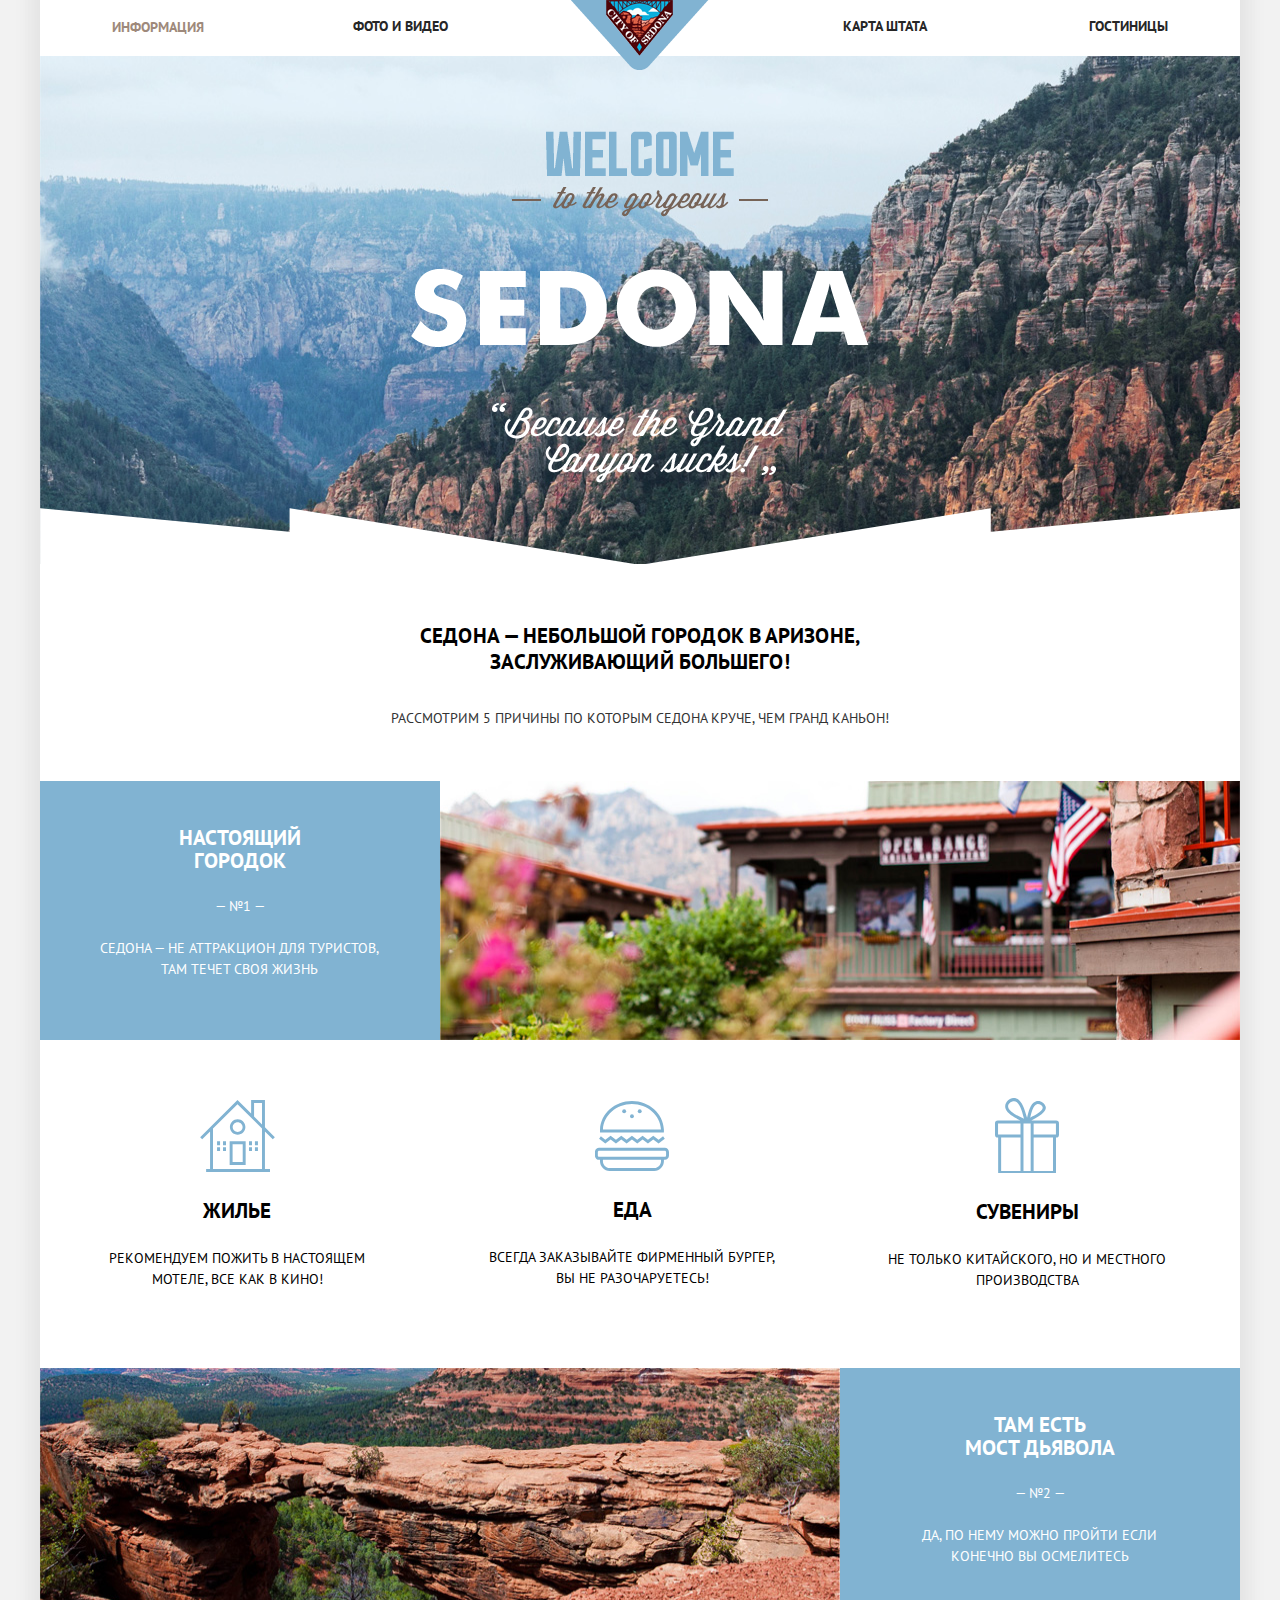
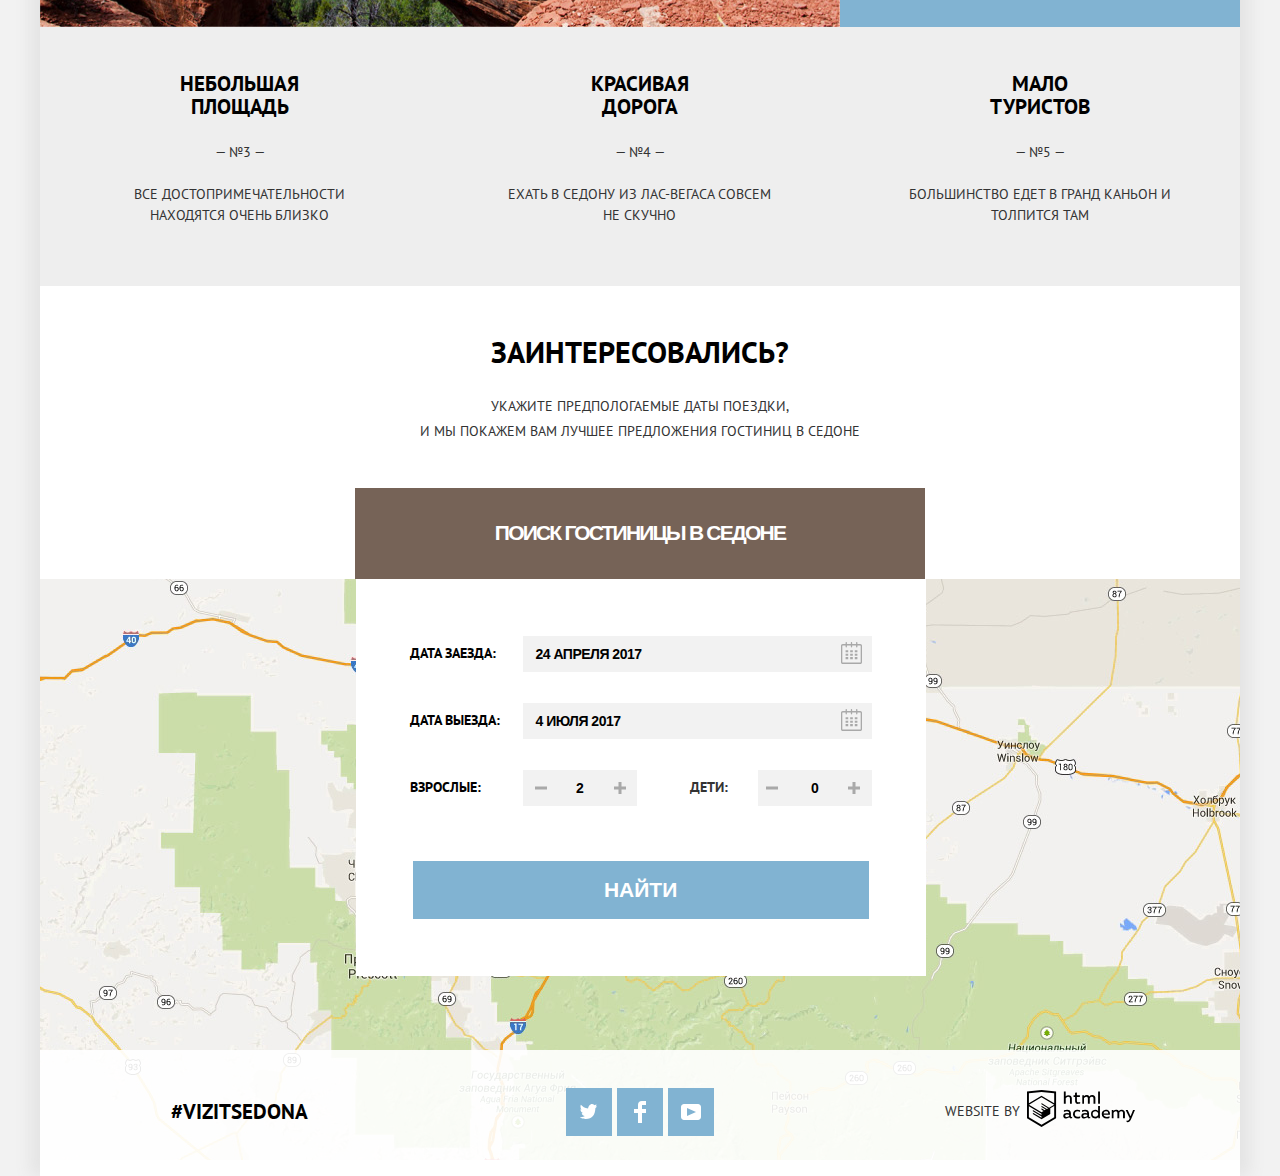
==== commit a69200dc: "24" ====
--- a/index.html
+++ b/index.html
@@ -8,7 +8,7 @@
   <title>sedona</title>
   <link href="https://fonts.googleapis.com/css?family=PT+Sans:400,700&amp;subset=cyrillic" rel="stylesheet">
   <link href="css/minnormalize.css" rel="stylesheet">
-  <link href="css/min.css" rel="stylesheet">
+  <link href="css/style.min.css" rel="stylesheet">
 </head>
 
 <body>
@@ -307,7 +307,7 @@
       </symbol>
     </svg>
   </div>
-  <script src="js/min.js"></script>
+  <script src="js/main.min.js"></script>
 </body>
 
 </html>
--- a/css/style.min.css
+++ b/css/style.min.css
@@ -0,0 +1,3 @@
+@charset "UTF-8";body{position:relative;margin:0;padding:0;font-size:14px;line-height:21px;color:#333333;text-transform:uppercase;background-color:#f2f2f2;font-family:"PT Sans","Arial",sans-serif}html{-webkit-box-sizing:border-box;box-sizing:border-box}*,*::before,*::after{-webkit-box-sizing:inherit;box-sizing:inherit}input[type=text]::-ms-clear{display:none;width:0;height:0}.visually-hidden{position:absolute;width:1px;height:1px;margin:-1px;border:0;padding:0;white-space:nowrap;-webkit-clip-path:inset(100%);clip-path:inset(100%);clip:rect(0 0 0 0);overflow:hidden}img{max-width:100%;height:auto;overflow:hidden}.container{width:1200px;margin:0 auto;background-color:#fff;box-shadow:0 -10px 15px 10px #e4e4e4}.title{font-size:21px;line-height:26px;color:#000000}.header{position:relative;width:100%;padding-top:16px;padding-bottom:18px;padding-right:6%;padding-left:6%;background-color:#fff}.logo{position:absolute;top:0;left:50%;-webkit-transform:translateX(-50%);-ms-transform:translateX(-50%);transform:translateX(-50%);margin:0;z-index:10}.nav-list,.nav-item{margin:0;padding:0;list-style:none}.nav-list{display:-webkit-box;display:-ms-flexbox;display:flex;-webkit-box-pack:justify;-ms-flex-pack:justify;justify-content:space-between;-webkit-box-pack:justify;-ms-flex-pack:justify;justify-content:space-between;width:100%}.nav-item{width:20%;text-align:right}.nav-item:first-child,.nav-item:nth-child(2){text-align:left}.nav-item:nth-child(2){margin-right:11.5%}.nav-link{padding:0;margin:0;outline:0;text-decoration:none;font-weight:bold;color:#262626;-webkit-transition-duration:.5s;-o-transition-duration:.5s;transition-duration:.5s}.nav-link:hover{color:#81b3d2}.nav-link:active{color:#b9d5e6}.nav-link:focus{color:#81b3d2}.active{display:inline-block;vertical-align:middle;padding:0;margin:0;outline:0;text-decoration:none;font-weight:bold;color:#9e897b}}.mountains{display:-webkit-box;display:-ms-flexbox;display:flex;-webkit-box-orient:vertical;-webkit-box-direction:normal;-ms-flex-direction:column;flex-direction:column;-webkit-box-pack:center;-ms-flex-pack:center;justify-content:center}.mountains-wrap{width:100%;background-image:url("../img/bg/mask.png"),url("../img/bg/mountains.jpg");background-position:50% 100%,50% 21.3%;background-repeat:no-repeat;display:-webkit-box;display:-ms-flexbox;display:flex;-webkit-box-orient:vertical;-webkit-box-direction:normal;-ms-flex-direction:column;flex-direction:column;-webkit-box-pack:end;-ms-flex-pack:end;justify-content:flex-end;-webkit-box-align:center;-ms-flex-align:center;align-items:center;padding-bottom:58px;padding-top:75px}.mountains-wrap__img{margin-bottom:18px}.mountains-tagline{width:100%;background-color:#fff;display:-webkit-box;display:-ms-flexbox;display:flex;-webkit-box-orient:vertical;-webkit-box-direction:normal;-ms-flex-direction:column;flex-direction:column;-webkit-box-pack:center;-ms-flex-pack:center;justify-content:center;-webkit-box-align:center;-ms-flex-align:center;align-items:center;padding-top:59px;padding-bottom:52px;margin-top:-1px}.mountains-title,.mountains-text{margin:0;padding:0}.mountains-title{display:block;width:38%;text-align:center;margin-bottom:33px;letter-spacing:.1px}.town{width:100%}.town-list,.town-item,.town-wrap__list,.town-real__service,.town-real__causes{margin:0;padding:0;list-style:none}.town-list{display:-webkit-box;display:-ms-flexbox;display:flex;-ms-flex-wrap:wrap;flex-wrap:wrap}.town-item{background-color:#81b3d2}.town-item:first-child{order:-2}.town-item:first-child,.town-item:nth-child(2),.town-item:first-child .town-title,.town-item:nth-child(2) .town-title{color:#fff}.town-item:last-child{order:-1;background-color:#fff}.town-wrap{display:-webkit-box;display:-ms-flexbox;display:flex}.town-wrap__list{background-color:#fff;color:#000000}.town-real__causes{background-color:#eee}.town-wrap img{width:66.66666}.town-real{display:-webkit-box;display:-ms-flexbox;display:flex;-webkit-box-orient:vertical;-webkit-box-direction:normal;-ms-flex-direction:column;flex-direction:column;-webkit-box-pack:center;-ms-flex-pack:center;justify-content:center;-webkit-box-align:center;-ms-flex-align:center;align-items:center;width:33.33333%;max-width:400px;padding-top:45px}.town-real__service{padding-top:58px;padding-bottom:17px}.town-real__service::before{content:"";display:table}.town-real__service--one::before{width:75px;height:72px;background-image:url("../img/icons/icon-1.svg")}.town-real__service--two::before{width:74px;height:70px;background-image:url("../img/icons/icon-3.svg")}.town-real__service--three::before{width:64px;height:75px;background-image:url("../img/icons/icon-2.svg")}.town-title{
+  margin:0;padding:0;display:block;width:38%;line-height:23px;text-align:center;margin-bottom:10px}.town-title__service{margin-top:26px;margin-bottom:10px}.town-title__devil{width:37.7%}.town-number{margin-bottom:7px}.town-tagline{display:block;width:75%;text-align:center;margin-bottom:60px}.town-tagline__small{width:70%}.card-wrap{position:relative;width:100%;display:-webkit-box;display:-ms-flexbox;display:flex;-webkit-box-orient:vertical;-webkit-box-direction:normal;-ms-flex-direction:column;flex-direction:column;-webkit-box-pack:justify;-ms-flex-pack:justify;justify-content:space-between;-webkit-box-align:center;-ms-flex-align:center;align-items:center;padding-top:55px}.card-title{font-size:30px;font-weight:bold;margin-bottom:18px;color:#000000}.card-text{text-align:center;line-height:1.8;margin-bottom:44px}.card-link{position:relative;z-index:1;display:block;padding:0;margin:0;text-decoration:none;width:47.4%;min-width:570px;text-align:center;padding:33px;font-size:21px;text-transform:uppercase;font-weight:bold;letter-spacing:-1.8px;color:#fff;background-color:#766357;border:0;outline:0;-webkit-transition-duration:.5s;-o-transition-duration:.5s;transition-duration:.5s}.card-link:hover,.card-link:focus{background-color:#604e43}.card-link:active{color:#8b827c;background-color:#503e33}@-webkit-keyframes bounce{0%{-webkit-transform:translateY(-570px);transform:translateY(-570px);opacity:0}25%{-webkit-transform:translateY(-427.5px);transform:translateY(-427.5px);opacity:0}50%{-webkit-transform:translateY(-285px);transform:translateY(-285px);opacity:0}70%{opacity:0;-webkit-transform:translateY(-182.5px);transform:translateY(-182.5px)}100%{-webkit-transform:translateY(0);transform:translateY(0)}}@keyframes bounce{0%{-webkit-transform:translateY(-570px);transform:translateY(-570px);opacity:0}25%{-webkit-transform:translateY(-427.5px);transform:translateY(-427.5px);opacity:0}50%{-webkit-transform:translateY(-285px);transform:translateY(-285px);opacity:0}70%{opacity:0;-webkit-transform:translateY(-182.5px);transform:translateY(-182.5px)}100%{-webkit-transform:translateY(0);transform:translateY(0)}}@-webkit-keyframes shake{0%,100%{-webkit-transform:translateX(0);transform:translateX(0)}10%,30%,50%,70%,90%{-webkit-transform:translateX(-10px);transform:translateX(-10px)}20%,40%,60%,80%{-webkit-transform:translateX(10px);transform:translateX(10px)}}@keyframes shake{0%,100%{-webkit-transform:translateX(0);transform:translateX(0)}10%,30%,50%,70%,90%{-webkit-transform:translateX(-10px);transform:translateX(-10px)}20%,40%,60%,80%{-webkit-transform:translateX(10px);transform:translateX(10px)}}.modal{display:none;position:absolute;background-color:#fff}.modal-show{display:block;animation:bounce 1s}.modal-error{animation:shake 0.6s}.modal-form{top:100%;left:26.3%;width:47.4%;min-width:570px;padding:57px}.form-wrap{display:-webkit-box;display:-ms-flexbox;display:flex;-webkit-box-orient:vertical;-webkit-box-direction:normal;-ms-flex-direction:column;flex-direction:column;-webkit-box-align:center;-ms-flex-align:center;align-items:center}.form-block__grupp{margin-bottom:24px}.form-row{min-width:460px;display:-webkit-box;display:-ms-flexbox;display:flex;margin-bottom:31px}.form-block{position:relative;display:-webkit-box;display:-ms-flexbox;display:flex;-webkit-box-align:center;-ms-flex-align:center;align-items:center;-webkit-box-flex:1;-ms-flex:1;flex:1;font-weight:bold}.form-block__date{width:33.3%;color:#000}.form-block__text{margin-right:42px;color:#000}.form-block__text--right{margin-left:53px;margin-right:30px}.form-input{min-width:345px;font-size:14px;font-weight:bold;text-transform:uppercase;letter-spacing:-.5px;padding:10px 12px;width:100%;background-color:#f2f2f2;border:0;outline:0}::-webkit-input-placeholder{color:#000}::-moz-placeholder{color:#000}:-moz-placeholder{color:#000}:-ms-input-placeholder{color:#000}.form-input__adults{min-width:114px;text-align:center}.form-input:hover{background-color:#ebebeb}.form-input:focus{outline:3px solid #e5e5e5;background-color:#fff}.form-input__link{position:absolute;left:92%;top:15%;background:transparent;border:0;outline:0}.form-input__link:hover svg,.form-input__link:focus svg{fill:#000}.form-input__link:active svg{fill:#81b3d2}.form-input__button{position:absolute;left:87%;top:28%;background:transparent;border:0;outline:0}.form-input__button--minus{left:52%}.form-input__button:hover svg line,.form-input__button:focus svg line{stroke:#000}.form-input__button:active svg line{stroke:#81b3d2}.form-submit{width:100%;padding:17px 0;font-size:21px;font-weight:bold;text-transform:uppercase;color:#fff;background-color:#81b3d2;border:0;outline:0;-webkit-transition-duration:.5s;-o-transition-duration:.5s;transition-duration:.5s}.form-submit:hover,.form-submit:focus{background-color:#669ec0}.form-submit:active{color:#94b9d2;background-color:#5496bd}.card-map{background-image:url(../img/bg/map.jpg);background-position:center center;background-size:cover;background-repeat:no-repeat;width:100%;min-height:575px}.card-map iframe{width:100%;min-height:575px;border:0}.footer{width:100%;padding-top:33px;padding-bottom:35px}.footer-absolute{position:relative;margin-top:-110px;background-color:rgba(255,255,255,0.9)}.footer-wrap{display:-webkit-box;display:-ms-flexbox;display:flex;-webkit-box-pack:justify;-ms-flex-pack:justify;justify-content:space-between;-webkit-box-align:center;-ms-flex-align:center;align-items:center}.footer-vizit{-ms-flex-preferred-size:33.3%;flex-basis:33.3%;text-align:center;font-weight:bold}.footer-list,.footer-item{margin:0;padding:0;list-style:none}.footer-list{-ms-flex-preferred-size:33.3%;flex-basis:33.3%;max-width:400px;display:-webkit-box;display:-ms-flexbox;display:flex;-ms-flex-wrap:wrap;flex-wrap:wrap;margin-top:5px;margin-left:-6px}.footer-link{display:-webkit-box;display:-ms-flexbox;display:flex;-webkit-box-pack:center;-ms-flex-pack:center;justify-content:center;-webkit-box-align:center;-ms-flex-align:center;align-items:center;background:#81b3d2;width:46px;height:48px;margin-left:5px;margin-bottom:5px;-webkit-transition-duration:.5s;-o-transition-duration:.5s;transition-duration:.5s}.footer-link:hover,.footer-link:focus{background-color:#669ec0}.footer-link:active{background-color:#5496bd}.footer-link:active svg{fill:#88b6d1}.footer-link svg{display:block}.footer-copyright{-ms-flex-preferred-size:33.3%;flex-basis:33.3%;display:-webkit-box;display:-ms-flexbox;display:flex;-webkit-box-align:center;-ms-flex-align:center;align-items:center;-webkit-box-pack:center;-ms-flex-pack:center;justify-content:center}.footer-html__link{margin-left:7px;-webkit-transition-duration:.5s;-o-transition-duration:.5s;transition-duration:.5s}.footer-html__link:hover svg{fill:#81b3d2}.footer-html__link:active svg{fill:#bdbbbc}.shape{width:100%;background-image:url("../img/bg/filter background.jpg");background-size:cover;background-repeat:no-repeat;background-color:#41b3d2;padding-top:26px;padding-bottom:8px;padding-left:6%;padding-right:6%}.shape-form{display:-webkit-box;display:-ms-flexbox;display:flex;-webkit-box-pack:justify;-ms-flex-pack:justify;justify-content:space-between;color:#fff}.shape-wrap{display:-webkit-box;display:-ms-flexbox;display:flex;width:59.6%;-webkit-box-pack:start;-ms-flex-pack:start;justify-content:flex-start}.shape-block{border:0;margin:0;padding:0}.shape-block:last-child{margin-left:26%}.shape-title{padding:0;margin:0;margin-bottom:24px;font-size:16px;font-weight:bold;text-transform:uppercase;color:#fff}.shape-form__checkbox{display:-webkit-box;display:-ms-flexbox;display:flex;-webkit-box-align:center;-ms-flex-align:center;align-items:center;margin-bottom:22px}.shape-form__input{position:absolute;left:-9999px}.shape-form__fake{position:relative;width:24px;height:24px;margin-right:16px;border-radius:3px;border:2px solid #fff}.shape-form__input:checked + .shape-form__fake::before,.shape-form__input:checked + .shape-form__fake::after{content:"";display:table;position:absolute}.shape-form__input:checked + .shape-form__fake::before{border:4px solid #fff;content:"";display:table;position:absolute;top:-1px;left:3.5px;width:21px;height:11px;border-color:#fff;border-top-style:none;border-right-style:none;-webkit-transform:rotate(-45deg);-ms-transform:rotate(-45deg);transform:rotate(-45deg);z-index:1}.shape-form__input:checked + .shape-form__fake::after{right:-4.5px;top:-1px;width:9px;height:8px;background-color:#699ecf;-webkit-transform:rotate(-45deg);-ms-transform:rotate(-45deg);transform:rotate(-45deg)}.shape-form__input:focus + .shape-form__fake{outline:3px solid #555555}.shape-form__input:disabled + .shape-form__fake{border-color:#6a6a6a}.shape-form__input:disabled + .shape-form__fake::before{border-color:#6a6a6a}.shape-form__input:disabled + .shape-form__fake::after{background-color:#5483ad}.shape-block__filter{width:40.4%}.shape-title__filter{margin-bottom:11px}.shape-price__controls{position:relative;display:-webkit-box;display:-ms-flexbox;display:flex;-ms-flex-pack:distribute;justify-content:space-around;width:100%;margin-bottom:20px;border:2px solid #ffffff;border-radius:2px}.shape-price__controls::after{content:"";position:absolute;top:50%;left:50%;width:2px;height:22px;background:#ffffff;-webkit-transform:translate(-50%,-50%);-ms-transform:translate(-50%,-50%);transform:translate(-50%,-50%)}.shape-price__label{display:-webkit-box;display:-ms-flexbox;display:flex;-webkit-box-align:center;-ms-flex-align:center;align-items:center;-webkit-box-pack:center;-ms-flex-pack:center;justify-content:center;line-height:33px;padding-left:15px;cursor:pointer}.shape-price__label:first-child{padding-left:33px}.shape-price__input{width:50px;padding-left:5px;color:inherit;background:0;outline:0;border:0}.shape-range__controls{position:relative;margin-bottom:30px}.shape-scale{height:2px;background:#938482}.shape-bar{width:80%;height:2px;background:#ffffff}.shape-toggle{position:absolute;top:-9px;width:4px;height:4px;background:#ababab;border:8px solid #ffffff;border-radius:50%;-webkit-box-sizing:content-box;box-sizing:content-box;-webkit-box-shadow:0 2px 1px 0 rgba(0,1,1,0.2);box-shadow:0 2px 1px 0 rgba(0,1,1,0.2);cursor:pointer;-webkit-transition-duration:.2s;-o-transition-duration:.2s;transition-duration:.2s}.shape-toggle__min{left:0}.shape-toggle__max{left:80%}.shape-toggle:hover{-webkit-transform:scale(1.2);-ms-transform:scale(1.2);transform:scale(1.2)}.shape-btn{display:block;margin:0 86px;padding:8px 32px;font-size:14px;letter-spacing:-.5px;color:#ffffff;text-transform:uppercase;background:transparent;border:2px solid #ffffff;border-radius:2px;cursor:pointer;-webkit-transition-duration:.5s;-o-transition-duration:.5s;transition-duration:.5s}.shape-btn:hover,.shape-btn:focus{color:#000000;background:#ffffff}.hotels{width:100%;padding-top:32px}.hotels-sorting{display:-webkit-box;display:-ms-flexbox;display:flex;-webkit-box-pack:justify;-ms-flex-pack:justify;justify-content:space-between;padding-left:6%;padding-right:6%;margin-bottom:30px}.hotels-sorting__wrap{display:-webkit-box;display:-ms-flexbox;display:flex;-webkit-box-align:center;-ms-flex-align:center;align-items:center;font-size:12px}.hotels-sorting__title{
+  display:block;min-width:118px;font-weight:bold;text-transform:uppercase;margin-right:50px}.hotels-sorting__list,.hotels-sorting__item{margin:0;padding:0;list-style:none}.hotels-sorting__list{display:-webkit-box;display:-ms-flexbox;display:flex;-ms-flex-wrap:wrap;flex-wrap:wrap;margin-left:10px}.hotels-sorting__item{margin-left:30px}.hotels-sorting__link,.sorting-active{display:block;padding:0;margin:0;line-height:18px;text-decoration:none;letter-spacing:.2px;color:#cacaca;border-bottom:1px dotted #81b3d2;-webkit-transition-duration:.5s;-o-transition-duration:.5s;transition-duration:.5s}.hotels-sorting__link:hover{color:#81b3d2}.hotels-sorting__link:active{color:#000;border:0}.sorting-active{color:#81b3d2;border:0}.hotels-sorting__button{display:-webkit-box;display:-ms-flexbox;display:flex;-webkit-box-align:center;-ms-flex-align:center;align-items:center}.submit::before{content:"";display:block;width:0;height:0;border-right:6px solid transparent;border-left:6px solid transparent;border-top:12px solid #cacaca;-webkit-transition-duration:.5s;-o-transition-duration:.5s;transition-duration:.5s}.submit-up::before{-webkit-transform:rotate(180deg);-ms-transform:rotate(180deg);transform:rotate(180deg);margin-right:8px}.submit-up:hover::before{border-top-color:#000}.submit-up:active::before{border-top-color:#81b3d2}.submit-active::before{border-top-color:#81b3d2}.hotels-list:last-child{border-bottom:1px solid #e5e5e5}.hotels-list,.hotels-item{margin:0;padding:0;list-style:none}.hotels-item{display:-webkit-box;display:-ms-flexbox;display:flex;-webkit-box-pack:justify;-ms-flex-pack:justify;justify-content:space-between;padding-top:28px;padding-bottom:28px;padding-left:6%;padding-right:6%;border-top:1px solid #e5e5e5}.hotels-description{display:-webkit-box;display:-ms-flexbox;display:flex;-webkit-box-align:center;-ms-flex-align:center;align-items:center}.hotels-photo{display:block;padding:0;margin:0;min-width:135px;text-decoration:none;display:-webkit-box;display:-ms-flexbox;display:flex;-webkit-box-pack:center;-ms-flex-pack:center;justify-content:center;-webkit-box-align:center;-ms-flex-align:center;align-items:center;margin-right:30px}.hotels-portrait{display:-webkit-box;display:-ms-flexbox;display:flex;-webkit-box-orient:vertical;-webkit-box-direction:normal;-ms-flex-direction:column;flex-direction:column}.title__hotels{padding:0;margin:0;min-width:240px;text-align:left;line-height:18px;letter-spacing:.2px}.title__hotels a{display:block;padding:0;margin:0;text-decoration:none;color:#000;-webkit-transition-duration:.5s;-o-transition-duration:.5s;transition-duration:.5s}.title__hotels a:hover{color:#81b3d2}.title__hotels a:active{color:#cacaca}.hotels-price{display:-webkit-box;display:-ms-flexbox;display:flex}.hotels-price__block{display:-webkit-box;display:-ms-flexbox;display:flex;-webkit-box-orient:vertical;-webkit-box-direction:normal;-ms-flex-direction:column;flex-direction:column;-webkit-box-pack:justify;-ms-flex-pack:justify;justify-content:space-between}.hotels-link{display:block;padding:0;margin:0;text-decoration:none;padding:3px 16px;color:#fff;font-weight:bold}.hotels-link__blue{background-color:#81b3d2;margin-right:8px;-webkit-transition-duration:.5s;-o-transition-duration:.5s;transition-duration:.5s}.hotels-link__blue:hover{background-color:#669ec0}.hotels-link__blue:active{color:#94b9d2;background-color:#5496bd}.hotels-link__red{background-color:#766357;-webkit-transition-duration:.5s;-o-transition-duration:.5s;transition-duration:.5s}.hotels-link__red:hover{background-color:#604e43}.hotels-link__red:active{color:#65564e;background-color:#503e33}.hotels-rating{display:-webkit-box;display:-ms-flexbox;display:flex;-webkit-box-orient:vertical;-webkit-box-direction:normal;-ms-flex-direction:column;flex-direction:column;-webkit-box-pack:justify;-ms-flex-pack:justify;justify-content:space-between;-webkit-box-align:end;-ms-flex-align:end;align-items:flex-end;min-width:140px}.hotels-rating__list,.hotels-rating_item{margin:0;padding:0;list-style:none}.hotels-rating__list{display:-webkit-box;display:-ms-flexbox;display:flex}.hotels-rating_item{position:relative;margin-left:5px}.hotels-rating_item::before{position:absolute;left:0;top:0;content:"";display:block;background-image:url("../img/icons/star.svg");background-repeat:no-repeat}.hotels-rating__stock{padding:3px 13px;background-color:#f2f2f2}
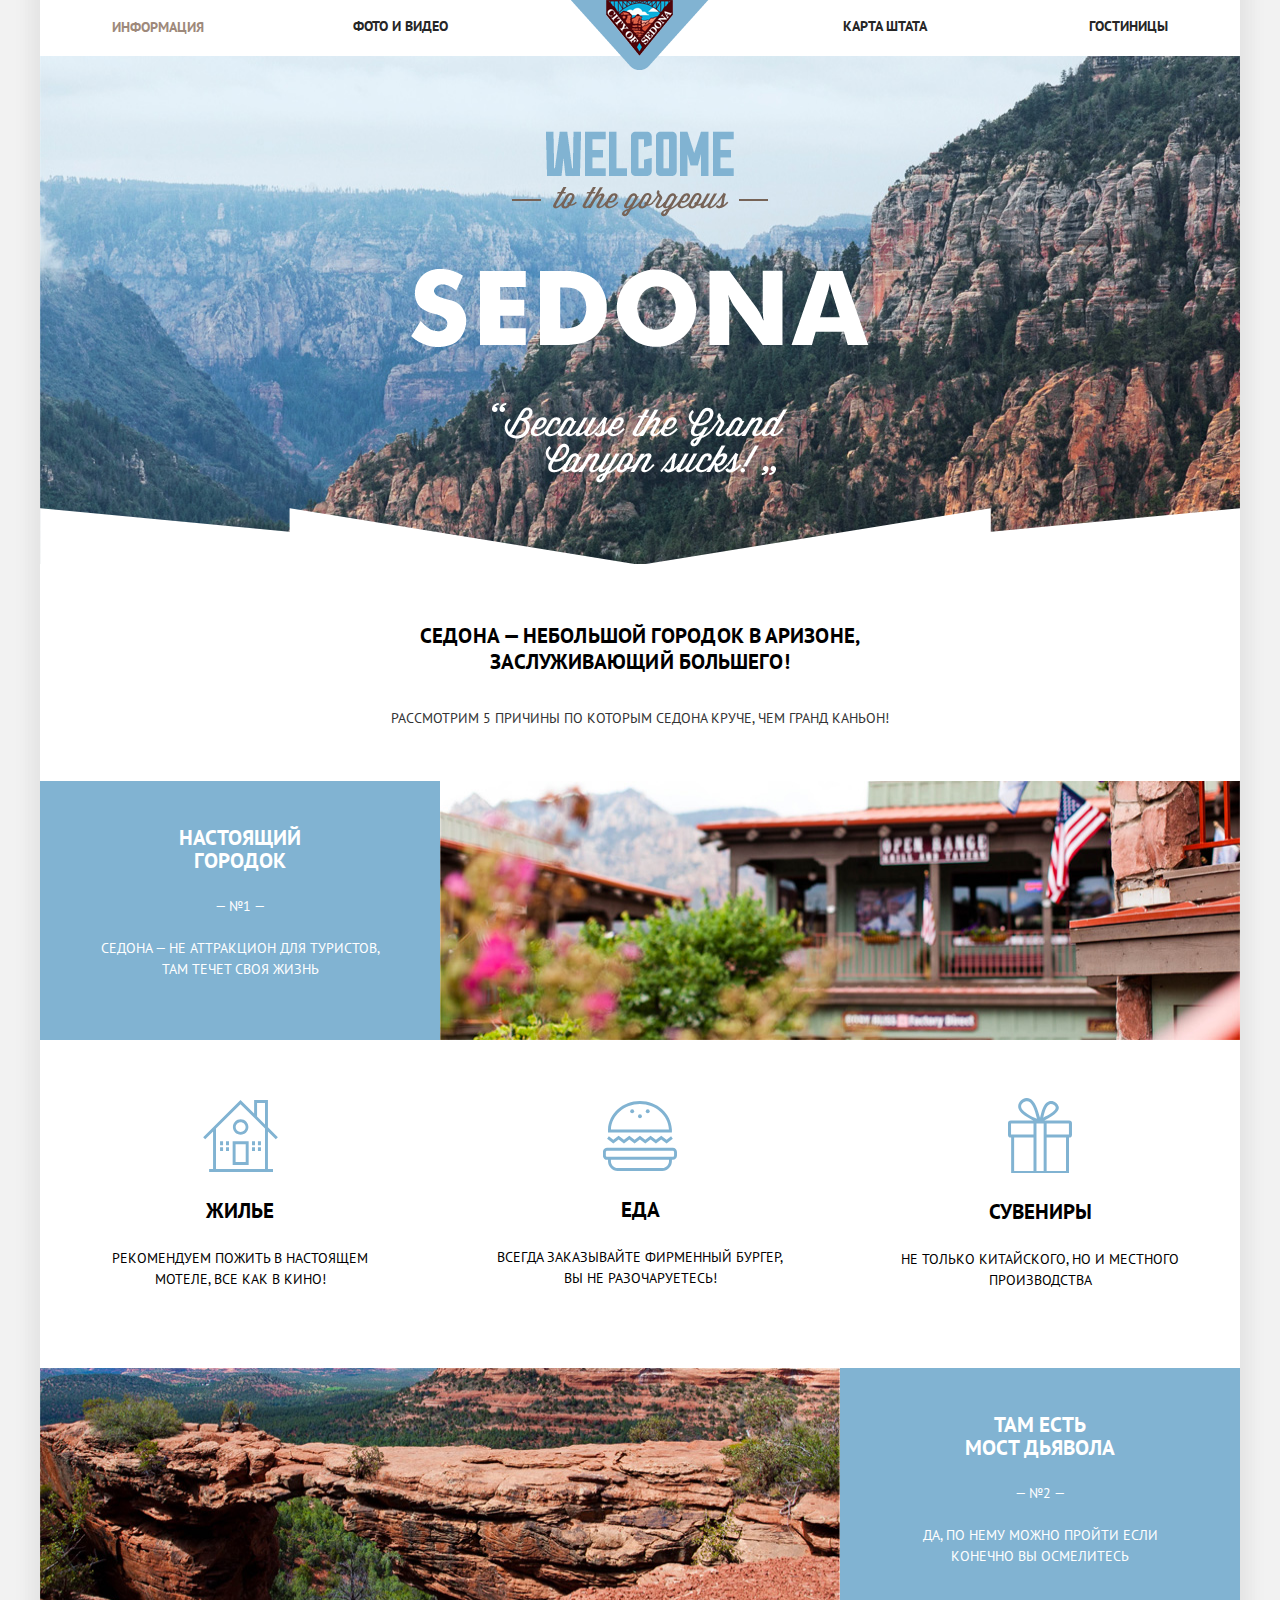
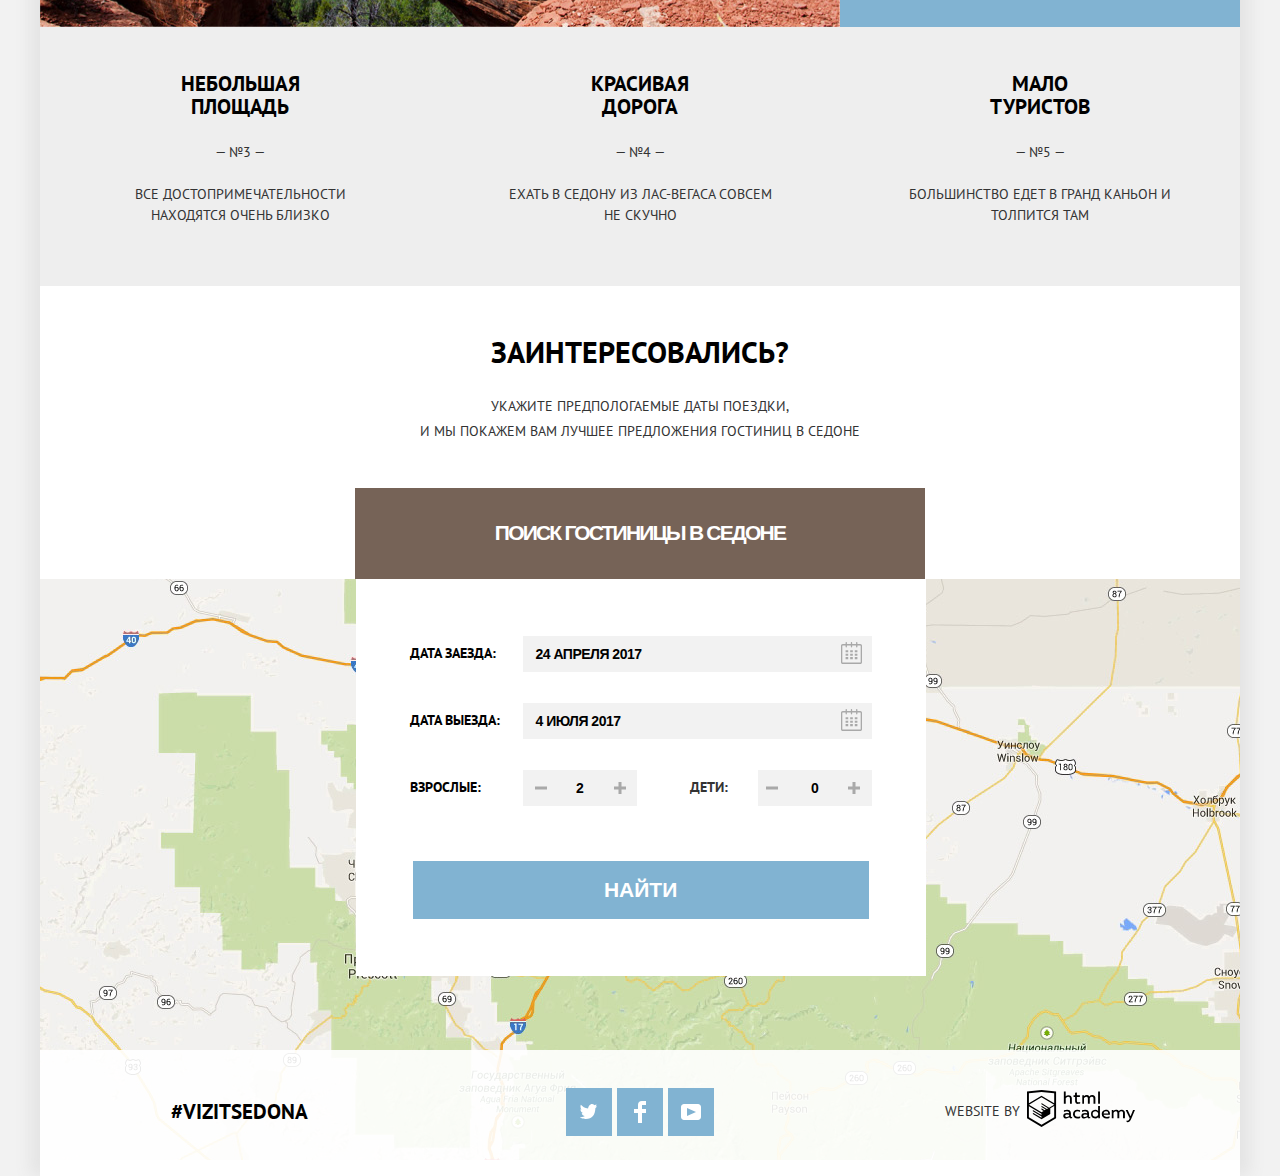
==== commit 17a07d3b: "24.2" ====
--- a/index.html
+++ b/index.html
@@ -12,8 +12,6 @@
 </head>
 
 <body>
-
-
   <div class="container">
     <header class="header">
       <div class="logo">
--- a/css/style.min.css
+++ b/css/style.min.css
@@ -1,3 +1 @@
-@charset "UTF-8";body{position:relative;margin:0;padding:0;font-size:14px;line-height:21px;color:#333333;text-transform:uppercase;background-color:#f2f2f2;font-family:"PT Sans","Arial",sans-serif}html{-webkit-box-sizing:border-box;box-sizing:border-box}*,*::before,*::after{-webkit-box-sizing:inherit;box-sizing:inherit}input[type=text]::-ms-clear{display:none;width:0;height:0}.visually-hidden{position:absolute;width:1px;height:1px;margin:-1px;border:0;padding:0;white-space:nowrap;-webkit-clip-path:inset(100%);clip-path:inset(100%);clip:rect(0 0 0 0);overflow:hidden}img{max-width:100%;height:auto;overflow:hidden}.container{width:1200px;margin:0 auto;background-color:#fff;box-shadow:0 -10px 15px 10px #e4e4e4}.title{font-size:21px;line-height:26px;color:#000000}.header{position:relative;width:100%;padding-top:16px;padding-bottom:18px;padding-right:6%;padding-left:6%;background-color:#fff}.logo{position:absolute;top:0;left:50%;-webkit-transform:translateX(-50%);-ms-transform:translateX(-50%);transform:translateX(-50%);margin:0;z-index:10}.nav-list,.nav-item{margin:0;padding:0;list-style:none}.nav-list{display:-webkit-box;display:-ms-flexbox;display:flex;-webkit-box-pack:justify;-ms-flex-pack:justify;justify-content:space-between;-webkit-box-pack:justify;-ms-flex-pack:justify;justify-content:space-between;width:100%}.nav-item{width:20%;text-align:right}.nav-item:first-child,.nav-item:nth-child(2){text-align:left}.nav-item:nth-child(2){margin-right:11.5%}.nav-link{padding:0;margin:0;outline:0;text-decoration:none;font-weight:bold;color:#262626;-webkit-transition-duration:.5s;-o-transition-duration:.5s;transition-duration:.5s}.nav-link:hover{color:#81b3d2}.nav-link:active{color:#b9d5e6}.nav-link:focus{color:#81b3d2}.active{display:inline-block;vertical-align:middle;padding:0;margin:0;outline:0;text-decoration:none;font-weight:bold;color:#9e897b}}.mountains{display:-webkit-box;display:-ms-flexbox;display:flex;-webkit-box-orient:vertical;-webkit-box-direction:normal;-ms-flex-direction:column;flex-direction:column;-webkit-box-pack:center;-ms-flex-pack:center;justify-content:center}.mountains-wrap{width:100%;background-image:url("../img/bg/mask.png"),url("../img/bg/mountains.jpg");background-position:50% 100%,50% 21.3%;background-repeat:no-repeat;display:-webkit-box;display:-ms-flexbox;display:flex;-webkit-box-orient:vertical;-webkit-box-direction:normal;-ms-flex-direction:column;flex-direction:column;-webkit-box-pack:end;-ms-flex-pack:end;justify-content:flex-end;-webkit-box-align:center;-ms-flex-align:center;align-items:center;padding-bottom:58px;padding-top:75px}.mountains-wrap__img{margin-bottom:18px}.mountains-tagline{width:100%;background-color:#fff;display:-webkit-box;display:-ms-flexbox;display:flex;-webkit-box-orient:vertical;-webkit-box-direction:normal;-ms-flex-direction:column;flex-direction:column;-webkit-box-pack:center;-ms-flex-pack:center;justify-content:center;-webkit-box-align:center;-ms-flex-align:center;align-items:center;padding-top:59px;padding-bottom:52px;margin-top:-1px}.mountains-title,.mountains-text{margin:0;padding:0}.mountains-title{display:block;width:38%;text-align:center;margin-bottom:33px;letter-spacing:.1px}.town{width:100%}.town-list,.town-item,.town-wrap__list,.town-real__service,.town-real__causes{margin:0;padding:0;list-style:none}.town-list{display:-webkit-box;display:-ms-flexbox;display:flex;-ms-flex-wrap:wrap;flex-wrap:wrap}.town-item{background-color:#81b3d2}.town-item:first-child{order:-2}.town-item:first-child,.town-item:nth-child(2),.town-item:first-child .town-title,.town-item:nth-child(2) .town-title{color:#fff}.town-item:last-child{order:-1;background-color:#fff}.town-wrap{display:-webkit-box;display:-ms-flexbox;display:flex}.town-wrap__list{background-color:#fff;color:#000000}.town-real__causes{background-color:#eee}.town-wrap img{width:66.66666}.town-real{display:-webkit-box;display:-ms-flexbox;display:flex;-webkit-box-orient:vertical;-webkit-box-direction:normal;-ms-flex-direction:column;flex-direction:column;-webkit-box-pack:center;-ms-flex-pack:center;justify-content:center;-webkit-box-align:center;-ms-flex-align:center;align-items:center;width:33.33333%;max-width:400px;padding-top:45px}.town-real__service{padding-top:58px;padding-bottom:17px}.town-real__service::before{content:"";display:table}.town-real__service--one::before{width:75px;height:72px;background-image:url("../img/icons/icon-1.svg")}.town-real__service--two::before{width:74px;height:70px;background-image:url("../img/icons/icon-3.svg")}.town-real__service--three::before{width:64px;height:75px;background-image:url("../img/icons/icon-2.svg")}.town-title{
-  margin:0;padding:0;display:block;width:38%;line-height:23px;text-align:center;margin-bottom:10px}.town-title__service{margin-top:26px;margin-bottom:10px}.town-title__devil{width:37.7%}.town-number{margin-bottom:7px}.town-tagline{display:block;width:75%;text-align:center;margin-bottom:60px}.town-tagline__small{width:70%}.card-wrap{position:relative;width:100%;display:-webkit-box;display:-ms-flexbox;display:flex;-webkit-box-orient:vertical;-webkit-box-direction:normal;-ms-flex-direction:column;flex-direction:column;-webkit-box-pack:justify;-ms-flex-pack:justify;justify-content:space-between;-webkit-box-align:center;-ms-flex-align:center;align-items:center;padding-top:55px}.card-title{font-size:30px;font-weight:bold;margin-bottom:18px;color:#000000}.card-text{text-align:center;line-height:1.8;margin-bottom:44px}.card-link{position:relative;z-index:1;display:block;padding:0;margin:0;text-decoration:none;width:47.4%;min-width:570px;text-align:center;padding:33px;font-size:21px;text-transform:uppercase;font-weight:bold;letter-spacing:-1.8px;color:#fff;background-color:#766357;border:0;outline:0;-webkit-transition-duration:.5s;-o-transition-duration:.5s;transition-duration:.5s}.card-link:hover,.card-link:focus{background-color:#604e43}.card-link:active{color:#8b827c;background-color:#503e33}@-webkit-keyframes bounce{0%{-webkit-transform:translateY(-570px);transform:translateY(-570px);opacity:0}25%{-webkit-transform:translateY(-427.5px);transform:translateY(-427.5px);opacity:0}50%{-webkit-transform:translateY(-285px);transform:translateY(-285px);opacity:0}70%{opacity:0;-webkit-transform:translateY(-182.5px);transform:translateY(-182.5px)}100%{-webkit-transform:translateY(0);transform:translateY(0)}}@keyframes bounce{0%{-webkit-transform:translateY(-570px);transform:translateY(-570px);opacity:0}25%{-webkit-transform:translateY(-427.5px);transform:translateY(-427.5px);opacity:0}50%{-webkit-transform:translateY(-285px);transform:translateY(-285px);opacity:0}70%{opacity:0;-webkit-transform:translateY(-182.5px);transform:translateY(-182.5px)}100%{-webkit-transform:translateY(0);transform:translateY(0)}}@-webkit-keyframes shake{0%,100%{-webkit-transform:translateX(0);transform:translateX(0)}10%,30%,50%,70%,90%{-webkit-transform:translateX(-10px);transform:translateX(-10px)}20%,40%,60%,80%{-webkit-transform:translateX(10px);transform:translateX(10px)}}@keyframes shake{0%,100%{-webkit-transform:translateX(0);transform:translateX(0)}10%,30%,50%,70%,90%{-webkit-transform:translateX(-10px);transform:translateX(-10px)}20%,40%,60%,80%{-webkit-transform:translateX(10px);transform:translateX(10px)}}.modal{display:none;position:absolute;background-color:#fff}.modal-show{display:block;animation:bounce 1s}.modal-error{animation:shake 0.6s}.modal-form{top:100%;left:26.3%;width:47.4%;min-width:570px;padding:57px}.form-wrap{display:-webkit-box;display:-ms-flexbox;display:flex;-webkit-box-orient:vertical;-webkit-box-direction:normal;-ms-flex-direction:column;flex-direction:column;-webkit-box-align:center;-ms-flex-align:center;align-items:center}.form-block__grupp{margin-bottom:24px}.form-row{min-width:460px;display:-webkit-box;display:-ms-flexbox;display:flex;margin-bottom:31px}.form-block{position:relative;display:-webkit-box;display:-ms-flexbox;display:flex;-webkit-box-align:center;-ms-flex-align:center;align-items:center;-webkit-box-flex:1;-ms-flex:1;flex:1;font-weight:bold}.form-block__date{width:33.3%;color:#000}.form-block__text{margin-right:42px;color:#000}.form-block__text--right{margin-left:53px;margin-right:30px}.form-input{min-width:345px;font-size:14px;font-weight:bold;text-transform:uppercase;letter-spacing:-.5px;padding:10px 12px;width:100%;background-color:#f2f2f2;border:0;outline:0}::-webkit-input-placeholder{color:#000}::-moz-placeholder{color:#000}:-moz-placeholder{color:#000}:-ms-input-placeholder{color:#000}.form-input__adults{min-width:114px;text-align:center}.form-input:hover{background-color:#ebebeb}.form-input:focus{outline:3px solid #e5e5e5;background-color:#fff}.form-input__link{position:absolute;left:92%;top:15%;background:transparent;border:0;outline:0}.form-input__link:hover svg,.form-input__link:focus svg{fill:#000}.form-input__link:active svg{fill:#81b3d2}.form-input__button{position:absolute;left:87%;top:28%;background:transparent;border:0;outline:0}.form-input__button--minus{left:52%}.form-input__button:hover svg line,.form-input__button:focus svg line{stroke:#000}.form-input__button:active svg line{stroke:#81b3d2}.form-submit{width:100%;padding:17px 0;font-size:21px;font-weight:bold;text-transform:uppercase;color:#fff;background-color:#81b3d2;border:0;outline:0;-webkit-transition-duration:.5s;-o-transition-duration:.5s;transition-duration:.5s}.form-submit:hover,.form-submit:focus{background-color:#669ec0}.form-submit:active{color:#94b9d2;background-color:#5496bd}.card-map{background-image:url(../img/bg/map.jpg);background-position:center center;background-size:cover;background-repeat:no-repeat;width:100%;min-height:575px}.card-map iframe{width:100%;min-height:575px;border:0}.footer{width:100%;padding-top:33px;padding-bottom:35px}.footer-absolute{position:relative;margin-top:-110px;background-color:rgba(255,255,255,0.9)}.footer-wrap{display:-webkit-box;display:-ms-flexbox;display:flex;-webkit-box-pack:justify;-ms-flex-pack:justify;justify-content:space-between;-webkit-box-align:center;-ms-flex-align:center;align-items:center}.footer-vizit{-ms-flex-preferred-size:33.3%;flex-basis:33.3%;text-align:center;font-weight:bold}.footer-list,.footer-item{margin:0;padding:0;list-style:none}.footer-list{-ms-flex-preferred-size:33.3%;flex-basis:33.3%;max-width:400px;display:-webkit-box;display:-ms-flexbox;display:flex;-ms-flex-wrap:wrap;flex-wrap:wrap;margin-top:5px;margin-left:-6px}.footer-link{display:-webkit-box;display:-ms-flexbox;display:flex;-webkit-box-pack:center;-ms-flex-pack:center;justify-content:center;-webkit-box-align:center;-ms-flex-align:center;align-items:center;background:#81b3d2;width:46px;height:48px;margin-left:5px;margin-bottom:5px;-webkit-transition-duration:.5s;-o-transition-duration:.5s;transition-duration:.5s}.footer-link:hover,.footer-link:focus{background-color:#669ec0}.footer-link:active{background-color:#5496bd}.footer-link:active svg{fill:#88b6d1}.footer-link svg{display:block}.footer-copyright{-ms-flex-preferred-size:33.3%;flex-basis:33.3%;display:-webkit-box;display:-ms-flexbox;display:flex;-webkit-box-align:center;-ms-flex-align:center;align-items:center;-webkit-box-pack:center;-ms-flex-pack:center;justify-content:center}.footer-html__link{margin-left:7px;-webkit-transition-duration:.5s;-o-transition-duration:.5s;transition-duration:.5s}.footer-html__link:hover svg{fill:#81b3d2}.footer-html__link:active svg{fill:#bdbbbc}.shape{width:100%;background-image:url("../img/bg/filter background.jpg");background-size:cover;background-repeat:no-repeat;background-color:#41b3d2;padding-top:26px;padding-bottom:8px;padding-left:6%;padding-right:6%}.shape-form{display:-webkit-box;display:-ms-flexbox;display:flex;-webkit-box-pack:justify;-ms-flex-pack:justify;justify-content:space-between;color:#fff}.shape-wrap{display:-webkit-box;display:-ms-flexbox;display:flex;width:59.6%;-webkit-box-pack:start;-ms-flex-pack:start;justify-content:flex-start}.shape-block{border:0;margin:0;padding:0}.shape-block:last-child{margin-left:26%}.shape-title{padding:0;margin:0;margin-bottom:24px;font-size:16px;font-weight:bold;text-transform:uppercase;color:#fff}.shape-form__checkbox{display:-webkit-box;display:-ms-flexbox;display:flex;-webkit-box-align:center;-ms-flex-align:center;align-items:center;margin-bottom:22px}.shape-form__input{position:absolute;left:-9999px}.shape-form__fake{position:relative;width:24px;height:24px;margin-right:16px;border-radius:3px;border:2px solid #fff}.shape-form__input:checked + .shape-form__fake::before,.shape-form__input:checked + .shape-form__fake::after{content:"";display:table;position:absolute}.shape-form__input:checked + .shape-form__fake::before{border:4px solid #fff;content:"";display:table;position:absolute;top:-1px;left:3.5px;width:21px;height:11px;border-color:#fff;border-top-style:none;border-right-style:none;-webkit-transform:rotate(-45deg);-ms-transform:rotate(-45deg);transform:rotate(-45deg);z-index:1}.shape-form__input:checked + .shape-form__fake::after{right:-4.5px;top:-1px;width:9px;height:8px;background-color:#699ecf;-webkit-transform:rotate(-45deg);-ms-transform:rotate(-45deg);transform:rotate(-45deg)}.shape-form__input:focus + .shape-form__fake{outline:3px solid #555555}.shape-form__input:disabled + .shape-form__fake{border-color:#6a6a6a}.shape-form__input:disabled + .shape-form__fake::before{border-color:#6a6a6a}.shape-form__input:disabled + .shape-form__fake::after{background-color:#5483ad}.shape-block__filter{width:40.4%}.shape-title__filter{margin-bottom:11px}.shape-price__controls{position:relative;display:-webkit-box;display:-ms-flexbox;display:flex;-ms-flex-pack:distribute;justify-content:space-around;width:100%;margin-bottom:20px;border:2px solid #ffffff;border-radius:2px}.shape-price__controls::after{content:"";position:absolute;top:50%;left:50%;width:2px;height:22px;background:#ffffff;-webkit-transform:translate(-50%,-50%);-ms-transform:translate(-50%,-50%);transform:translate(-50%,-50%)}.shape-price__label{display:-webkit-box;display:-ms-flexbox;display:flex;-webkit-box-align:center;-ms-flex-align:center;align-items:center;-webkit-box-pack:center;-ms-flex-pack:center;justify-content:center;line-height:33px;padding-left:15px;cursor:pointer}.shape-price__label:first-child{padding-left:33px}.shape-price__input{width:50px;padding-left:5px;color:inherit;background:0;outline:0;border:0}.shape-range__controls{position:relative;margin-bottom:30px}.shape-scale{height:2px;background:#938482}.shape-bar{width:80%;height:2px;background:#ffffff}.shape-toggle{position:absolute;top:-9px;width:4px;height:4px;background:#ababab;border:8px solid #ffffff;border-radius:50%;-webkit-box-sizing:content-box;box-sizing:content-box;-webkit-box-shadow:0 2px 1px 0 rgba(0,1,1,0.2);box-shadow:0 2px 1px 0 rgba(0,1,1,0.2);cursor:pointer;-webkit-transition-duration:.2s;-o-transition-duration:.2s;transition-duration:.2s}.shape-toggle__min{left:0}.shape-toggle__max{left:80%}.shape-toggle:hover{-webkit-transform:scale(1.2);-ms-transform:scale(1.2);transform:scale(1.2)}.shape-btn{display:block;margin:0 86px;padding:8px 32px;font-size:14px;letter-spacing:-.5px;color:#ffffff;text-transform:uppercase;background:transparent;border:2px solid #ffffff;border-radius:2px;cursor:pointer;-webkit-transition-duration:.5s;-o-transition-duration:.5s;transition-duration:.5s}.shape-btn:hover,.shape-btn:focus{color:#000000;background:#ffffff}.hotels{width:100%;padding-top:32px}.hotels-sorting{display:-webkit-box;display:-ms-flexbox;display:flex;-webkit-box-pack:justify;-ms-flex-pack:justify;justify-content:space-between;padding-left:6%;padding-right:6%;margin-bottom:30px}.hotels-sorting__wrap{display:-webkit-box;display:-ms-flexbox;display:flex;-webkit-box-align:center;-ms-flex-align:center;align-items:center;font-size:12px}.hotels-sorting__title{
-  display:block;min-width:118px;font-weight:bold;text-transform:uppercase;margin-right:50px}.hotels-sorting__list,.hotels-sorting__item{margin:0;padding:0;list-style:none}.hotels-sorting__list{display:-webkit-box;display:-ms-flexbox;display:flex;-ms-flex-wrap:wrap;flex-wrap:wrap;margin-left:10px}.hotels-sorting__item{margin-left:30px}.hotels-sorting__link,.sorting-active{display:block;padding:0;margin:0;line-height:18px;text-decoration:none;letter-spacing:.2px;color:#cacaca;border-bottom:1px dotted #81b3d2;-webkit-transition-duration:.5s;-o-transition-duration:.5s;transition-duration:.5s}.hotels-sorting__link:hover{color:#81b3d2}.hotels-sorting__link:active{color:#000;border:0}.sorting-active{color:#81b3d2;border:0}.hotels-sorting__button{display:-webkit-box;display:-ms-flexbox;display:flex;-webkit-box-align:center;-ms-flex-align:center;align-items:center}.submit::before{content:"";display:block;width:0;height:0;border-right:6px solid transparent;border-left:6px solid transparent;border-top:12px solid #cacaca;-webkit-transition-duration:.5s;-o-transition-duration:.5s;transition-duration:.5s}.submit-up::before{-webkit-transform:rotate(180deg);-ms-transform:rotate(180deg);transform:rotate(180deg);margin-right:8px}.submit-up:hover::before{border-top-color:#000}.submit-up:active::before{border-top-color:#81b3d2}.submit-active::before{border-top-color:#81b3d2}.hotels-list:last-child{border-bottom:1px solid #e5e5e5}.hotels-list,.hotels-item{margin:0;padding:0;list-style:none}.hotels-item{display:-webkit-box;display:-ms-flexbox;display:flex;-webkit-box-pack:justify;-ms-flex-pack:justify;justify-content:space-between;padding-top:28px;padding-bottom:28px;padding-left:6%;padding-right:6%;border-top:1px solid #e5e5e5}.hotels-description{display:-webkit-box;display:-ms-flexbox;display:flex;-webkit-box-align:center;-ms-flex-align:center;align-items:center}.hotels-photo{display:block;padding:0;margin:0;min-width:135px;text-decoration:none;display:-webkit-box;display:-ms-flexbox;display:flex;-webkit-box-pack:center;-ms-flex-pack:center;justify-content:center;-webkit-box-align:center;-ms-flex-align:center;align-items:center;margin-right:30px}.hotels-portrait{display:-webkit-box;display:-ms-flexbox;display:flex;-webkit-box-orient:vertical;-webkit-box-direction:normal;-ms-flex-direction:column;flex-direction:column}.title__hotels{padding:0;margin:0;min-width:240px;text-align:left;line-height:18px;letter-spacing:.2px}.title__hotels a{display:block;padding:0;margin:0;text-decoration:none;color:#000;-webkit-transition-duration:.5s;-o-transition-duration:.5s;transition-duration:.5s}.title__hotels a:hover{color:#81b3d2}.title__hotels a:active{color:#cacaca}.hotels-price{display:-webkit-box;display:-ms-flexbox;display:flex}.hotels-price__block{display:-webkit-box;display:-ms-flexbox;display:flex;-webkit-box-orient:vertical;-webkit-box-direction:normal;-ms-flex-direction:column;flex-direction:column;-webkit-box-pack:justify;-ms-flex-pack:justify;justify-content:space-between}.hotels-link{display:block;padding:0;margin:0;text-decoration:none;padding:3px 16px;color:#fff;font-weight:bold}.hotels-link__blue{background-color:#81b3d2;margin-right:8px;-webkit-transition-duration:.5s;-o-transition-duration:.5s;transition-duration:.5s}.hotels-link__blue:hover{background-color:#669ec0}.hotels-link__blue:active{color:#94b9d2;background-color:#5496bd}.hotels-link__red{background-color:#766357;-webkit-transition-duration:.5s;-o-transition-duration:.5s;transition-duration:.5s}.hotels-link__red:hover{background-color:#604e43}.hotels-link__red:active{color:#65564e;background-color:#503e33}.hotels-rating{display:-webkit-box;display:-ms-flexbox;display:flex;-webkit-box-orient:vertical;-webkit-box-direction:normal;-ms-flex-direction:column;flex-direction:column;-webkit-box-pack:justify;-ms-flex-pack:justify;justify-content:space-between;-webkit-box-align:end;-ms-flex-align:end;align-items:flex-end;min-width:140px}.hotels-rating__list,.hotels-rating_item{margin:0;padding:0;list-style:none}.hotels-rating__list{display:-webkit-box;display:-ms-flexbox;display:flex}.hotels-rating_item{position:relative;margin-left:5px}.hotels-rating_item::before{position:absolute;left:0;top:0;content:"";display:block;background-image:url("../img/icons/star.svg");background-repeat:no-repeat}.hotels-rating__stock{padding:3px 13px;background-color:#f2f2f2}
+@charset "UTF-8";body {position: relative;margin: 0;padding: 0;font-size: 14px;line-height: 21px;color: #333333;text-transform: uppercase;background-color: #f2f2f2;font-family: "PT Sans", "Arial", sans-serif;}html {-webkit-box-sizing: border-box;box-sizing: border-box;}*, *::before, *::after {-webkit-box-sizing: inherit;box-sizing: inherit;}input[type=text]::-ms-clear {display: none;width: 0;height: 0;}.visually-hidden {position: absolute;width: 1px;height: 1px;margin: -1px;border: 0;padding: 0;white-space: nowrap;-webkit-clip-path: inset(100%);clip-path: inset(100%);clip: rect(0 0 0 0);overflow: hidden;}img {max-width: 100%;height: auto;overflow: hidden;}.container {width: 1200px;margin: 0 auto;background-color: #fff;box-shadow: 0 -10px 15px 10px #e4e4e4;}.title {font-size: 21px;line-height: 26px;color: #000000;}.header {position: relative;width: 100%;padding-top: 16px;padding-bottom: 18px;padding-right: 6%;padding-left: 6%;background-color: #fff;}.logo {position: absolute;top: 0;left: 50%;-webkit-transform: translateX(-50%);-ms-transform: translateX(-50%);transform: translateX(-50%);margin: 0;z-index: 10;}.nav-list, .nav-item {margin: 0;padding: 0;list-style: none;}.nav-list {display: -webkit-box;display: -ms-flexbox;display: flex;-webkit-box-pack: justify;-ms-flex-pack: justify;justify-content: space-between;-webkit-box-pack: justify;-ms-flex-pack: justify;justify-content: space-between;width: 100%;}.nav-item {width: 20%;text-align: right;}.nav-item:first-child, .nav-item:nth-child(2) {text-align: left;}.nav-item:nth-child(2) {margin-right: 11.5%;}.nav-link {padding: 0;margin: 0;outline: 0;text-decoration: none;font-weight: bold;color: #262626;-webkit-transition-duration: .5s;-o-transition-duration: .5s;transition-duration: .5s;}.nav-link:hover {color: #81b3d2;}.nav-link:active {color: #b9d5e6;}.nav-link:focus {color: #81b3d2;}.active {display: inline-block;vertical-align: middle;padding: 0;margin: 0;outline: 0;text-decoration: none;font-weight: bold;color: #9e897b;}}.mountains {display: -webkit-box;display: -ms-flexbox;display: flex;-webkit-box-orient: vertical;-webkit-box-direction: normal;-ms-flex-direction: column;flex-direction: column;-webkit-box-pack: center;-ms-flex-pack: center;justify-content: center;}.mountains-wrap {width: 100%;background-image: url("../img/bg/mask.png"), url("../img/bg/mountains.jpg");background-position: 50% 100%, 50% 21.3%;background-repeat: no-repeat;display: -webkit-box;display: -ms-flexbox;display: flex;-webkit-box-orient: vertical;-webkit-box-direction: normal;-ms-flex-direction: column;flex-direction: column;-webkit-box-pack: end;-ms-flex-pack: end;justify-content: flex-end;-webkit-box-align: center;-ms-flex-align: center;align-items: center;padding-bottom: 58px;padding-top: 75px;}.mountains-wrap__img {margin-bottom: 18px;}.mountains-tagline {width: 100%;background-color: #fff;display: -webkit-box;display: -ms-flexbox;display: flex;-webkit-box-orient: vertical;-webkit-box-direction: normal;-ms-flex-direction: column;flex-direction: column;-webkit-box-pack: center;-ms-flex-pack: center;justify-content: center;-webkit-box-align: center;-ms-flex-align: center;align-items: center;padding-top: 59px;padding-bottom: 52px;margin-top: -1px;}.mountains-title, .mountains-text {margin: 0;padding: 0;}.mountains-title {display: block;width: 38%;text-align: center;margin-bottom: 33px;letter-spacing: .1px;}.town {width: 100%;}.town-list, .town-item, .town-wrap__list, .town-real__service, .town-real__causes {margin: 0;padding: 0;list-style: none;}.town-list {display: -webkit-box;display: -ms-flexbox;display: flex;-ms-flex-wrap: wrap;flex-wrap: wrap;}.town-item {background-color: #81b3d2;}.town-item:first-child {order: -2;}.town-item:first-child, .town-item:nth-child(2), .town-item:first-child .town-title, .town-item:nth-child(2) .town-title {color: #fff;}.town-item:last-child {order: -1;background-color: #fff;}.town-wrap {display: -webkit-box;display: -ms-flexbox;display: flex;}.town-wrap__list {background-color: #fff;color: #000000;}.town-real__causes {background-color: #eee;}.town-wrap img {width: 66.66666;}.town-real {display: -webkit-box;display: -ms-flexbox;display: flex;-webkit-box-orient: vertical;-webkit-box-direction: normal;-ms-flex-direction: column;flex-direction: column;-webkit-box-pack: center;-ms-flex-pack: center;justify-content: center;-webkit-box-align: center;-ms-flex-align: center;align-items: center;width: 33.33333%;width: 400px;padding-top: 45px;}.town-real__service {padding-top: 58px;padding-bottom: 17px;}.town-real__service::before {content: "";display: table;}.town-real__service--one::before {width: 75px;height: 72px;background-image: url("../img/icons/icon-1.svg");}.town-real__service--two::before {width: 74px;height: 70px;background-image: url("../img/icons/icon-3.svg");}.town-real__service--three::before {width: 64px;height: 75px;background-image: url("../img/icons/icon-2.svg");}.town-title {/*колор задан через второй класс title*/margin: 0;padding: 0;display: block;width: 38%;line-height: 23px;text-align: center;margin-bottom: 10px;}.town-title__service {margin-top: 26px;margin-bottom: 10px;}.town-title__devil {width: 37.7%;}.town-number {margin-bottom: 7px;}.town-tagline {display: block;width: 75%;text-align: center;margin-bottom: 60px;}.town-tagline__small {width: 70%;}.card-wrap {position: relative;width: 100%;display: -webkit-box;display: -ms-flexbox;display: flex;-webkit-box-orient: vertical;-webkit-box-direction: normal;-ms-flex-direction: column;flex-direction: column;-webkit-box-pack: justify;-ms-flex-pack: justify;justify-content: space-between;-webkit-box-align: center;-ms-flex-align: center;align-items: center;padding-top: 55px;}.card-title {font-size: 30px;font-weight: bold;margin-bottom: 18px;color: #000000;}.card-text {text-align: center;line-height: 1.8;margin-bottom: 44px;}.card-link {position: relative;z-index: 1;display: block;padding: 0;margin: 0;text-decoration: none;width: 47.4%;min-width: 570px;text-align: center;padding: 33px;font-size: 21px;text-transform: uppercase;font-weight: bold;letter-spacing: -1.8px;color: #fff;background-color: #766357;border: 0;outline: 0;-webkit-transition-duration: .5s;-o-transition-duration: .5s;transition-duration: .5s;}.card-link:hover, .card-link:focus {background-color: #604e43;}.card-link:active {color: #8b827c;background-color: #503e33;}@-webkit-keyframes bounce {0% {-webkit-transform: translateY(-570px);transform: translateY(-570px);opacity: 0;}25% {-webkit-transform: translateY(-427.5px);transform: translateY(-427.5px);opacity: 0;}50% {-webkit-transform: translateY(-285px);transform: translateY(-285px);opacity: 0;}70% {opacity: 0;-webkit-transform: translateY(-182.5px);transform: translateY(-182.5px);}100% {-webkit-transform: translateY(0);transform: translateY(0);}}@keyframes bounce {0% {-webkit-transform: translateY(-570px);transform: translateY(-570px);opacity: 0;}25% {-webkit-transform: translateY(-427.5px);transform: translateY(-427.5px);opacity: 0;}50% {-webkit-transform: translateY(-285px);transform: translateY(-285px);opacity: 0;}70% {opacity: 0;-webkit-transform: translateY(-182.5px);transform: translateY(-182.5px);}100% {-webkit-transform: translateY(0);transform: translateY(0);}}@-webkit-keyframes shake {0%, 100% {-webkit-transform: translateX(0);transform: translateX(0);}10%, 30%, 50%, 70%, 90% {-webkit-transform: translateX(-10px);transform: translateX(-10px);}20%, 40%, 60%, 80% {-webkit-transform: translateX(10px);transform: translateX(10px);}}@keyframes shake {0%, 100% {-webkit-transform: translateX(0);transform: translateX(0);}10%, 30%, 50%, 70%, 90% {-webkit-transform: translateX(-10px);transform: translateX(-10px);}20%, 40%, 60%, 80% {-webkit-transform: translateX(10px);transform: translateX(10px);}}.modal {display: none;position: absolute;background-color: #fff;}.modal-show {display: block;animation: bounce 1s;}.modal-error {animation: shake 0.6s;}.modal-form {top: 100%;left: 26.3%;width: 47.4%;min-width: 570px;padding: 57px;}.form-wrap {display: -webkit-box;display: -ms-flexbox;display: flex;-webkit-box-orient: vertical;-webkit-box-direction: normal;-ms-flex-direction: column;flex-direction: column;-webkit-box-align: center;-ms-flex-align: center;align-items: center;}.form-block__grupp {margin-bottom: 24px;}.form-row {min-width: 460px;display: -webkit-box;display: -ms-flexbox;display: flex;margin-bottom: 31px;}.form-block {position: relative;display: -webkit-box;display: -ms-flexbox;display: flex;-webkit-box-align: center;-ms-flex-align: center;align-items: center;-webkit-box-flex: 1;-ms-flex: 1;flex: 1;font-weight: bold;}.form-block__date {width: 33.3%;color: #000;}.form-block__text {margin-right: 42px;color: #000;}.form-block__text--right {margin-left: 53px;margin-right: 30px;}.form-input {min-width: 345px;font-size: 14px;font-weight: bold;text-transform: uppercase;letter-spacing: -.5px;padding: 10px 12px;width: 100%;background-color: #f2f2f2;border: 0;outline: 0;}::-webkit-input-placeholder {color: #000;}::-moz-placeholder {color: #000;}:-moz-placeholder {color: #000;}:-ms-input-placeholder {color: #000;}.form-input__adults {min-width: 114px;text-align: center;}.form-input:hover {background-color: #ebebeb;}.form-input:focus {outline: 3px solid #e5e5e5;background-color: #fff;}.form-input__link {position: absolute;left: 92%;top: 15%;background: transparent;border: 0;outline: 0;}.form-input__link:hover svg, .form-input__link:focus svg {fill: #000;}.form-input__link:active svg {fill: #81b3d2;}.form-input__button {position: absolute;left: 87%;top: 28%;background: transparent;border: 0;outline: 0;}.form-input__button--minus {left: 52%;}.form-input__button:hover svg line, .form-input__button:focus svg line {stroke: #000;}.form-input__button:active svg line {stroke: #81b3d2;}.form-submit {width: 100%;padding: 17px 0;font-size: 21px;font-weight: bold;text-transform: uppercase;color: #fff;background-color: #81b3d2;border: 0;outline: 0;-webkit-transition-duration: .5s;-o-transition-duration: .5s;transition-duration: .5s;}.form-submit:hover, .form-submit:focus {background-color: #669ec0;}.form-submit:active {color: #94b9d2;background-color: #5496bd;}.card-map {background-image: url(../img/bg/map.jpg);background-position: center center;background-size: cover;background-repeat: no-repeat;width: 100%;min-height: 575px;}.card-map iframe {width: 100%;min-height: 575px;border: 0;}.footer {width: 100%;padding-top: 33px;padding-bottom: 35px;}.footer-absolute {position: relative;margin-top: -110px;background-color: rgba(255, 255, 255, 0.9);}.footer-wrap {display: -webkit-box;display: -ms-flexbox;display: flex;-webkit-box-pack: justify;-ms-flex-pack: justify;justify-content: space-between;-webkit-box-align: center;-ms-flex-align: center;align-items: center;}.footer-vizit {-ms-flex-preferred-size: 33.3%;flex-basis: 33.3%;text-align: center;font-weight: bold;}.footer-list, .footer-item {margin: 0;padding: 0;list-style: none;}.footer-list {-ms-flex-preferred-size: 33.3%;flex-basis: 33.3%;max-width: 400px;display: -webkit-box;display: -ms-flexbox;display: flex;-ms-flex-wrap: wrap;flex-wrap: wrap;margin-top: 5px;margin-left: -6px;}.footer-link {display: -webkit-box;display: -ms-flexbox;display: flex;-webkit-box-pack: center;-ms-flex-pack: center;justify-content: center;-webkit-box-align: center;-ms-flex-align: center;align-items: center;background: #81b3d2;width: 46px;height: 48px;margin-left: 5px;margin-bottom: 5px;-webkit-transition-duration: .5s;-o-transition-duration: .5s;transition-duration: .5s;}.footer-link:hover, .footer-link:focus {background-color: #669ec0;}.footer-link:active {background-color: #5496bd;}.footer-link:active svg {fill: #88b6d1;}.footer-link svg {display: block;}.footer-copyright {-ms-flex-preferred-size: 33.3%;flex-basis: 33.3%;display: -webkit-box;display: -ms-flexbox;display: flex;-webkit-box-align: center;-ms-flex-align: center;align-items: center;-webkit-box-pack: center;-ms-flex-pack: center;justify-content: center;}.footer-html__link {margin-left: 7px;-webkit-transition-duration: .5s;-o-transition-duration: .5s;transition-duration: .5s;}.footer-html__link:hover svg {fill: #81b3d2;}.footer-html__link:active svg {fill: #bdbbbc;}.shape {width: 100%;background-image: url("../img/bg/filter background.jpg");background-size: cover;background-repeat: no-repeat;background-color: #41b3d2;padding-top: 26px;padding-bottom: 8px;padding-left: 6%;padding-right: 6%;}.shape-form {display: -webkit-box;display: -ms-flexbox;display: flex;-webkit-box-pack: justify;-ms-flex-pack: justify;justify-content: space-between;color: #fff;}.shape-wrap {display: -webkit-box;display: -ms-flexbox;display: flex;width: 59.6%;-webkit-box-pack: start;-ms-flex-pack: start;justify-content: flex-start;}.shape-block {border: 0;margin: 0;padding: 0;}.shape-block:last-child {margin-left: 26%;}.shape-title {padding: 0;margin: 0;margin-bottom: 24px;font-size: 16px;font-weight: bold;text-transform: uppercase;color: #fff;}.shape-form__checkbox {display: -webkit-box;display: -ms-flexbox;display: flex;-webkit-box-align: center;-ms-flex-align: center;align-items: center;margin-bottom: 22px;}.shape-form__input {position: absolute;left: -9999px;}.shape-form__fake {position: relative;width: 24px;height: 24px;margin-right: 16px;border-radius: 3px;border: 2px solid #fff;}.shape-form__input:checked + .shape-form__fake::before, .shape-form__input:checked + .shape-form__fake::after {content: "";display: table;position: absolute;}.shape-form__input:checked + .shape-form__fake::before {border: 4px solid #fff;content: "";display: table;position: absolute;top: -1px;left: 3.5px;width: 21px;height: 11px;border-color: #fff;border-top-style: none;border-right-style: none;-webkit-transform: rotate(-45deg);-ms-transform: rotate(-45deg);transform: rotate(-45deg);z-index: 1;}.shape-form__input:checked + .shape-form__fake::after {right: -4.5px;top: -1px;width: 9px;height: 8px;background-color: #699ecf;-webkit-transform: rotate(-45deg);-ms-transform: rotate(-45deg);transform: rotate(-45deg);}.shape-form__input:focus + .shape-form__fake {outline: 3px solid #555555;}.shape-form__input:disabled + .shape-form__fake {border-color: #6a6a6a;}.shape-form__input:disabled + .shape-form__fake::before {border-color: #6a6a6a;}.shape-form__input:disabled + .shape-form__fake::after {background-color: #5483ad;}.shape-block__filter {width: 40.4%;}.shape-title__filter {margin-bottom: 11px;}.shape-price__controls {position: relative;display: -webkit-box;display: -ms-flexbox;display: flex;-ms-flex-pack: distribute;justify-content: space-around;width: 100%;margin-bottom: 20px;border: 2px solid #ffffff;border-radius: 2px;}.shape-price__controls::after {content: "";position: absolute;top: 50%;left: 50%;width: 2px;height: 22px;background: #ffffff;-webkit-transform: translate(-50%, -50%);-ms-transform: translate(-50%, -50%);transform: translate(-50%, -50%);}.shape-price__label {display: -webkit-box;display: -ms-flexbox;display: flex;-webkit-box-align: center;-ms-flex-align: center;align-items: center;-webkit-box-pack: center;-ms-flex-pack: center;justify-content: center;line-height: 33px;padding-left: 15px;cursor: pointer;}.shape-price__label:first-child {padding-left: 33px;}.shape-price__input {width: 50px;padding-left: 5px;color: inherit;background: 0;outline: 0;border: 0;}.shape-range__controls {position: relative;margin-bottom: 30px;}.shape-scale {height: 2px;background: #938482;}.shape-bar {width: 80%;height: 2px;background: #ffffff;}.shape-toggle {position: absolute;top: -9px;width: 4px;height: 4px;background: #ababab;border: 8px solid #ffffff;border-radius: 50%;-webkit-box-sizing: content-box;box-sizing: content-box;-webkit-box-shadow: 0 2px 1px 0 rgba(0, 1, 1, 0.2);box-shadow: 0 2px 1px 0 rgba(0, 1, 1, 0.2);cursor: pointer;-webkit-transition-duration: .2s;-o-transition-duration: .2s;transition-duration: .2s;}.shape-toggle__min {left: 0;}.shape-toggle__max {left: 80%;}.shape-toggle:hover {-webkit-transform: scale(1.2);-ms-transform: scale(1.2);transform: scale(1.2);}.shape-btn {display: block;margin: 0 86px;padding: 8px 32px;font-size: 14px;letter-spacing: -.5px;color: #ffffff;text-transform: uppercase;background: transparent;border: 2px solid #ffffff;border-radius: 2px;cursor: pointer;-webkit-transition-duration: .5s;-o-transition-duration: .5s;transition-duration: .5s;}.shape-btn:hover, .shape-btn:focus {color: #000000;background: #ffffff;}.hotels {width: 100%;padding-top: 32px;}.hotels-sorting {display: -webkit-box;display: -ms-flexbox;display: flex;-webkit-box-pack: justify;-ms-flex-pack: justify;justify-content: space-between;padding-left: 6%;padding-right: 6%;margin-bottom: 30px;}.hotels-sorting__wrap {display: -webkit-box;display: -ms-flexbox;display: flex;-webkit-box-align: center;-ms-flex-align: center;align-items: center;font-size: 12px;}.hotels-sorting__title {/*цвет задан через другой класс*/display: block;min-width: 118px;font-weight: bold;text-transform: uppercase;margin-right: 50px;}.hotels-sorting__list, .hotels-sorting__item {margin: 0;padding: 0;list-style: none;}.hotels-sorting__list {display: -webkit-box;display: -ms-flexbox;display: flex;-ms-flex-wrap: wrap;flex-wrap: wrap;margin-left: 10px;}.hotels-sorting__item {margin-left: 30px;}.hotels-sorting__link, .sorting-active {display: block;padding: 0;margin: 0;line-height: 18px;text-decoration: none;letter-spacing: .2px;color: #cacaca;border-bottom: 1px dotted #81b3d2;-webkit-transition-duration: .5s;-o-transition-duration: .5s;transition-duration: .5s;}.hotels-sorting__link:hover {color: #81b3d2;}.hotels-sorting__link:active {color: #000;border: 0;}.sorting-active {color: #81b3d2;border: 0;}.hotels-sorting__button {display: -webkit-box;display: -ms-flexbox;display: flex;-webkit-box-align: center;-ms-flex-align: center;align-items: center;}.submit::before {content: "";display: block;width: 0;height: 0;border-right: 6px solid transparent;border-left: 6px solid transparent;border-top: 12px solid #cacaca;-webkit-transition-duration: .5s;-o-transition-duration: .5s;transition-duration: .5s;}.submit-up::before {-webkit-transform: rotate(180deg);-ms-transform: rotate(180deg);transform: rotate(180deg);margin-right: 8px;}.submit-up:hover::before {border-top-color: #000;}.submit-up:active::before {border-top-color: #81b3d2;}.submit-active::before {border-top-color: #81b3d2;}.hotels-list:last-child {border-bottom: 1px solid #e5e5e5;}.hotels-list, .hotels-item {margin: 0;padding: 0;list-style: none;}.hotels-item {display: -webkit-box;display: -ms-flexbox;display: flex;-webkit-box-pack: justify;-ms-flex-pack: justify;justify-content: space-between;padding-top: 28px;padding-bottom: 28px;padding-left: 6%;padding-right: 6%;border-top: 1px solid #e5e5e5;}.hotels-description {display: -webkit-box;display: -ms-flexbox;display: flex;-webkit-box-align: center;-ms-flex-align: center;align-items: center;}.hotels-photo {display: block;padding: 0;margin: 0;min-width: 135px;text-decoration: none;display: -webkit-box;display: -ms-flexbox;display: flex;-webkit-box-pack: center;-ms-flex-pack: center;justify-content: center;-webkit-box-align: center;-ms-flex-align: center;align-items: center;margin-right: 30px;}.hotels-portrait {display: -webkit-box;display: -ms-flexbox;display: flex;-webkit-box-orient: vertical;-webkit-box-direction: normal;-ms-flex-direction: column;flex-direction: column;}.title__hotels {padding: 0;margin: 0;min-width: 240px;text-align: left;line-height: 18px;letter-spacing: .2px;}.title__hotels a {display: block;padding: 0;margin: 0;text-decoration: none;color: #000;-webkit-transition-duration: .5s;-o-transition-duration: .5s;transition-duration: .5s;}.title__hotels a:hover {color: #81b3d2;}.title__hotels a:active {color: #cacaca;}.hotels-price {display: -webkit-box;display: -ms-flexbox;display: flex;}.hotels-price__block {display: -webkit-box;display: -ms-flexbox;display: flex;-webkit-box-orient: vertical;-webkit-box-direction: normal;-ms-flex-direction: column;flex-direction: column;-webkit-box-pack: justify;-ms-flex-pack: justify;justify-content: space-between;}.hotels-link {display: block;padding: 0;margin: 0;text-decoration: none;padding: 3px 16px;color: #fff;font-weight: bold;}.hotels-link__blue {background-color: #81b3d2;margin-right: 8px;-webkit-transition-duration: .5s;-o-transition-duration: .5s;transition-duration: .5s;}.hotels-link__blue:hover {background-color: #669ec0;}.hotels-link__blue:active {color: #94b9d2;background-color: #5496bd;}.hotels-link__red {background-color: #766357;-webkit-transition-duration: .5s;-o-transition-duration: .5s;transition-duration: .5s;}.hotels-link__red:hover {background-color: #604e43;}.hotels-link__red:active {color: #65564e;background-color: #503e33;}.hotels-rating {display: -webkit-box;display: -ms-flexbox;display: flex;-webkit-box-orient: vertical;-webkit-box-direction: normal;-ms-flex-direction: column;flex-direction: column;-webkit-box-pack: justify;-ms-flex-pack: justify;justify-content: space-between;-webkit-box-align: end;-ms-flex-align: end;align-items: flex-end;min-width: 140px;}.hotels-rating__list, .hotels-rating_item {margin: 0;padding: 0;list-style: none;}.hotels-rating__list {display: -webkit-box;display: -ms-flexbox;display: flex;}.hotels-rating_item {position: relative;margin-left: 5px;}.hotels-rating_item::before {position: absolute;left: 0;top: 0;content: "";display: block;background-image: url("../img/icons/star.svg");background-repeat: no-repeat;}.hotels-rating__stock {padding: 3px 13px;background-color: #f2f2f2;}
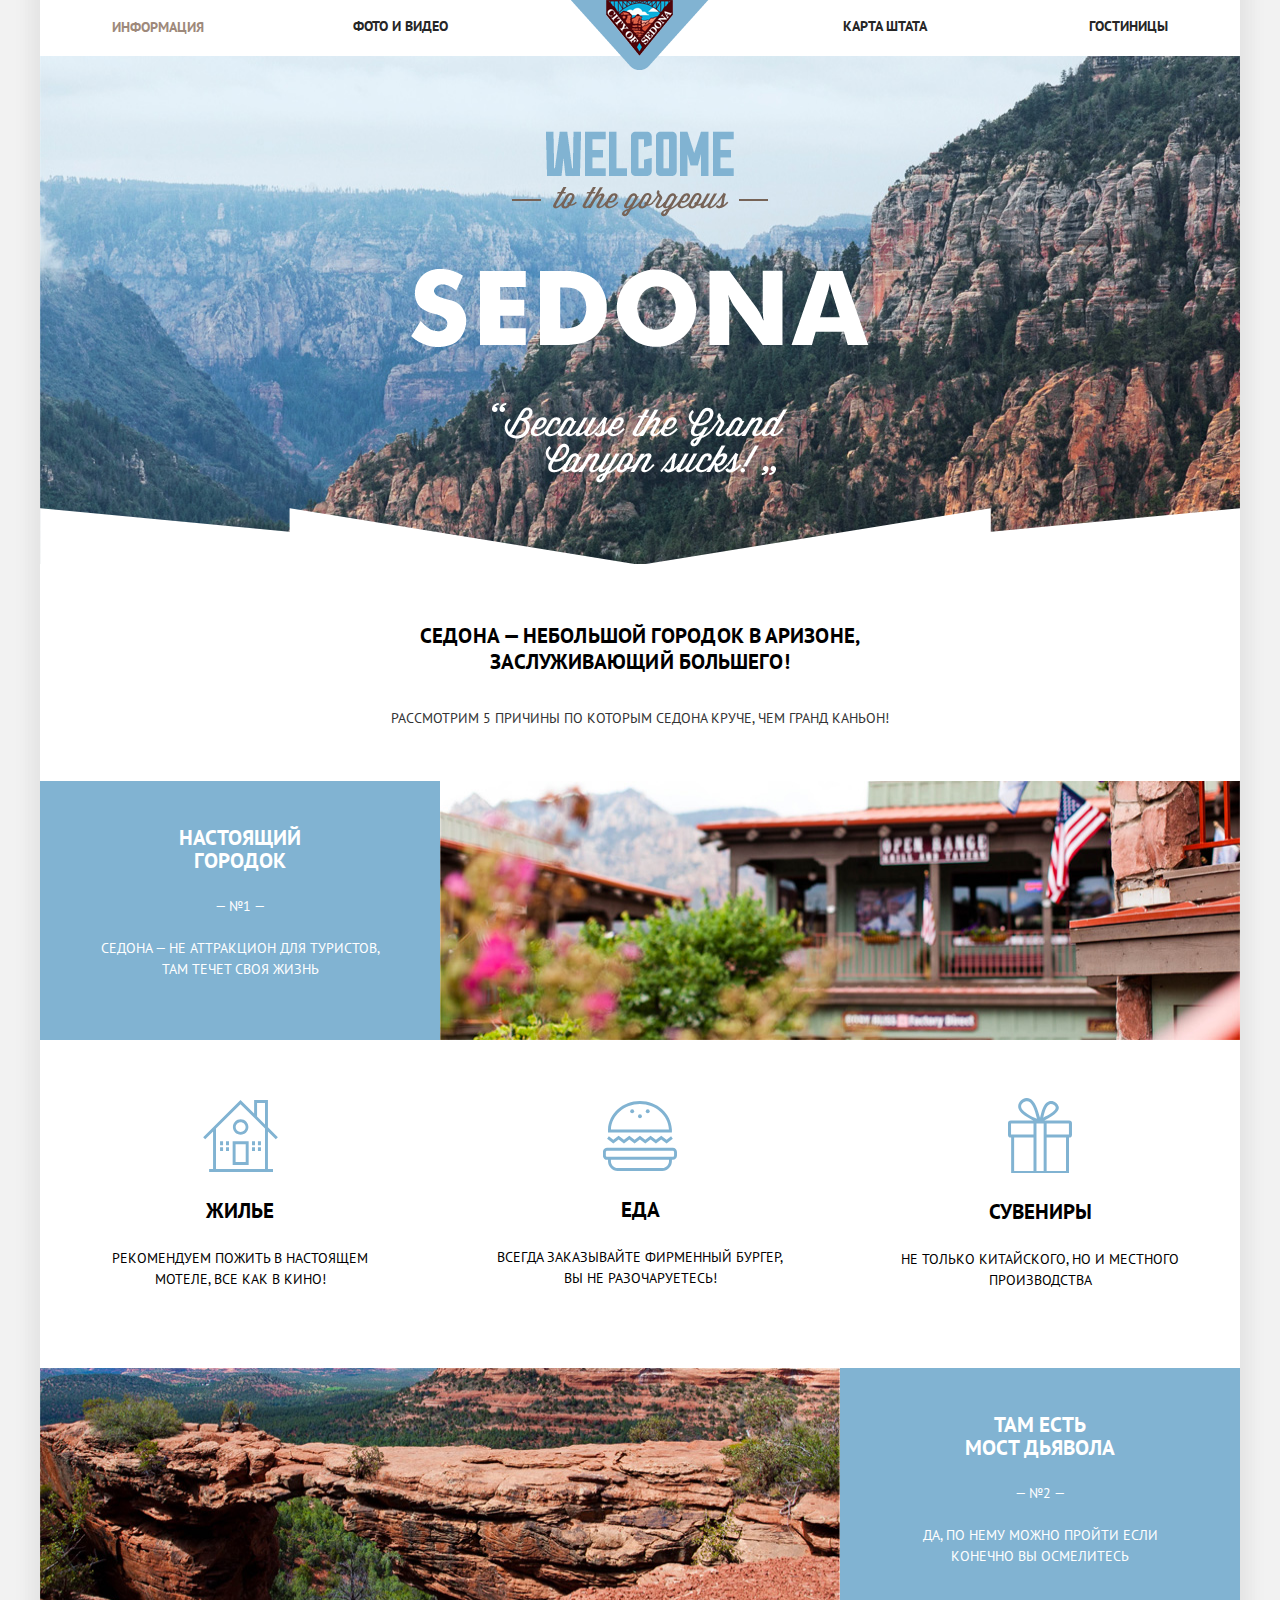
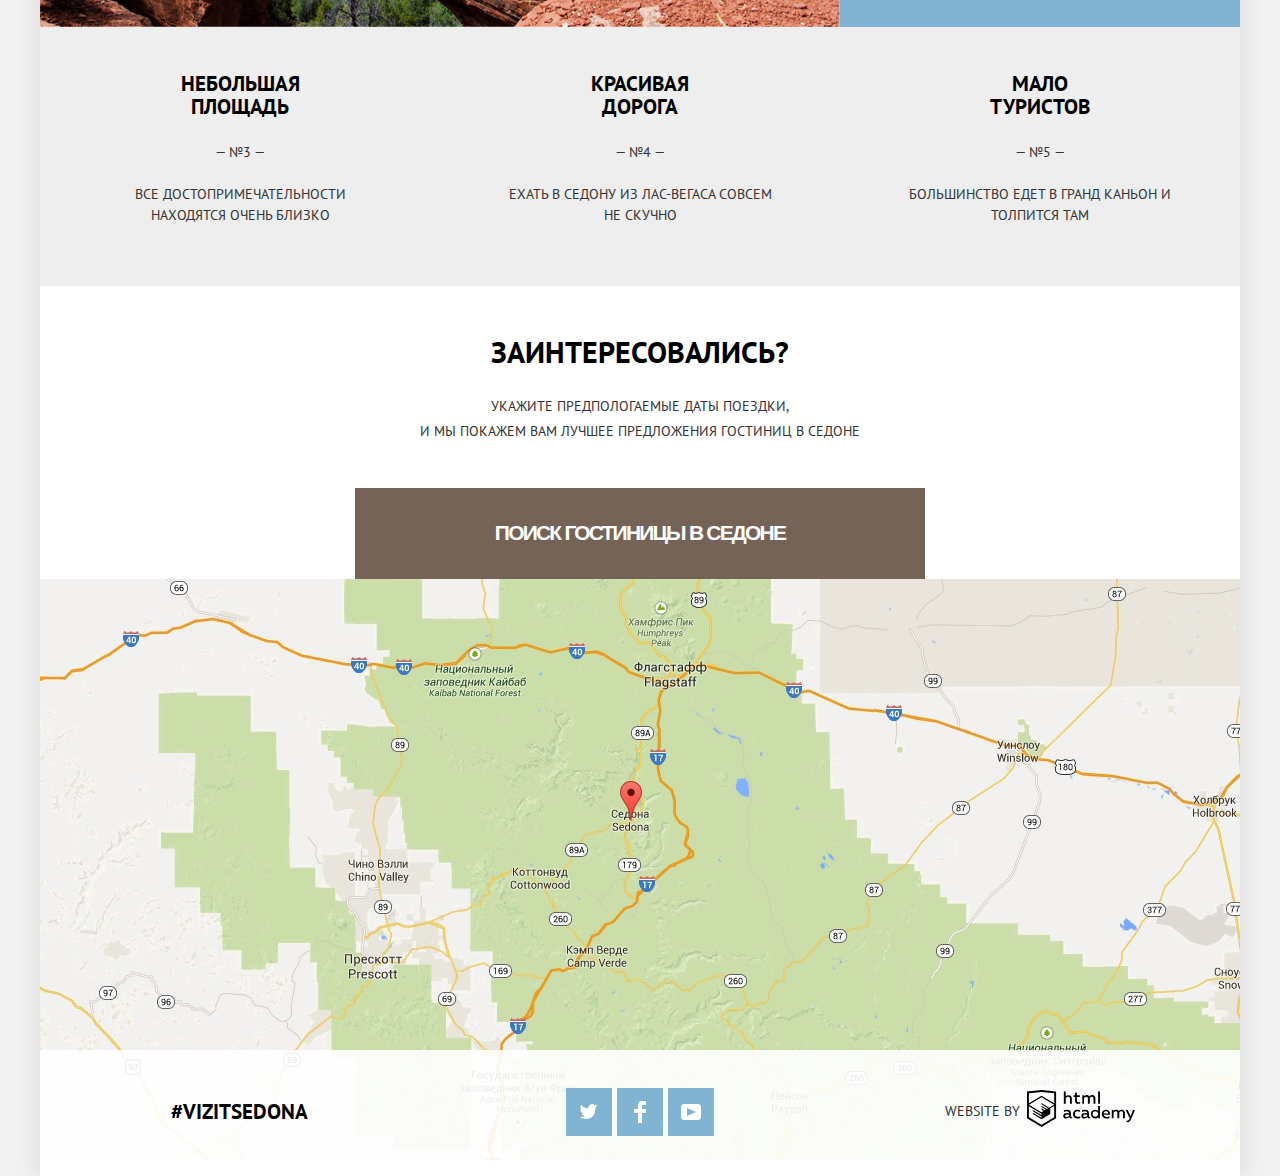
==== commit cdae63f2: "25" ====
--- a/index.html
+++ b/index.html
@@ -305,7 +305,7 @@
       </symbol>
     </svg>
   </div>
-  <script src="js/main.min.js"></script>
+  <script src="js/main.js"></script>
 </body>
 
 </html>
